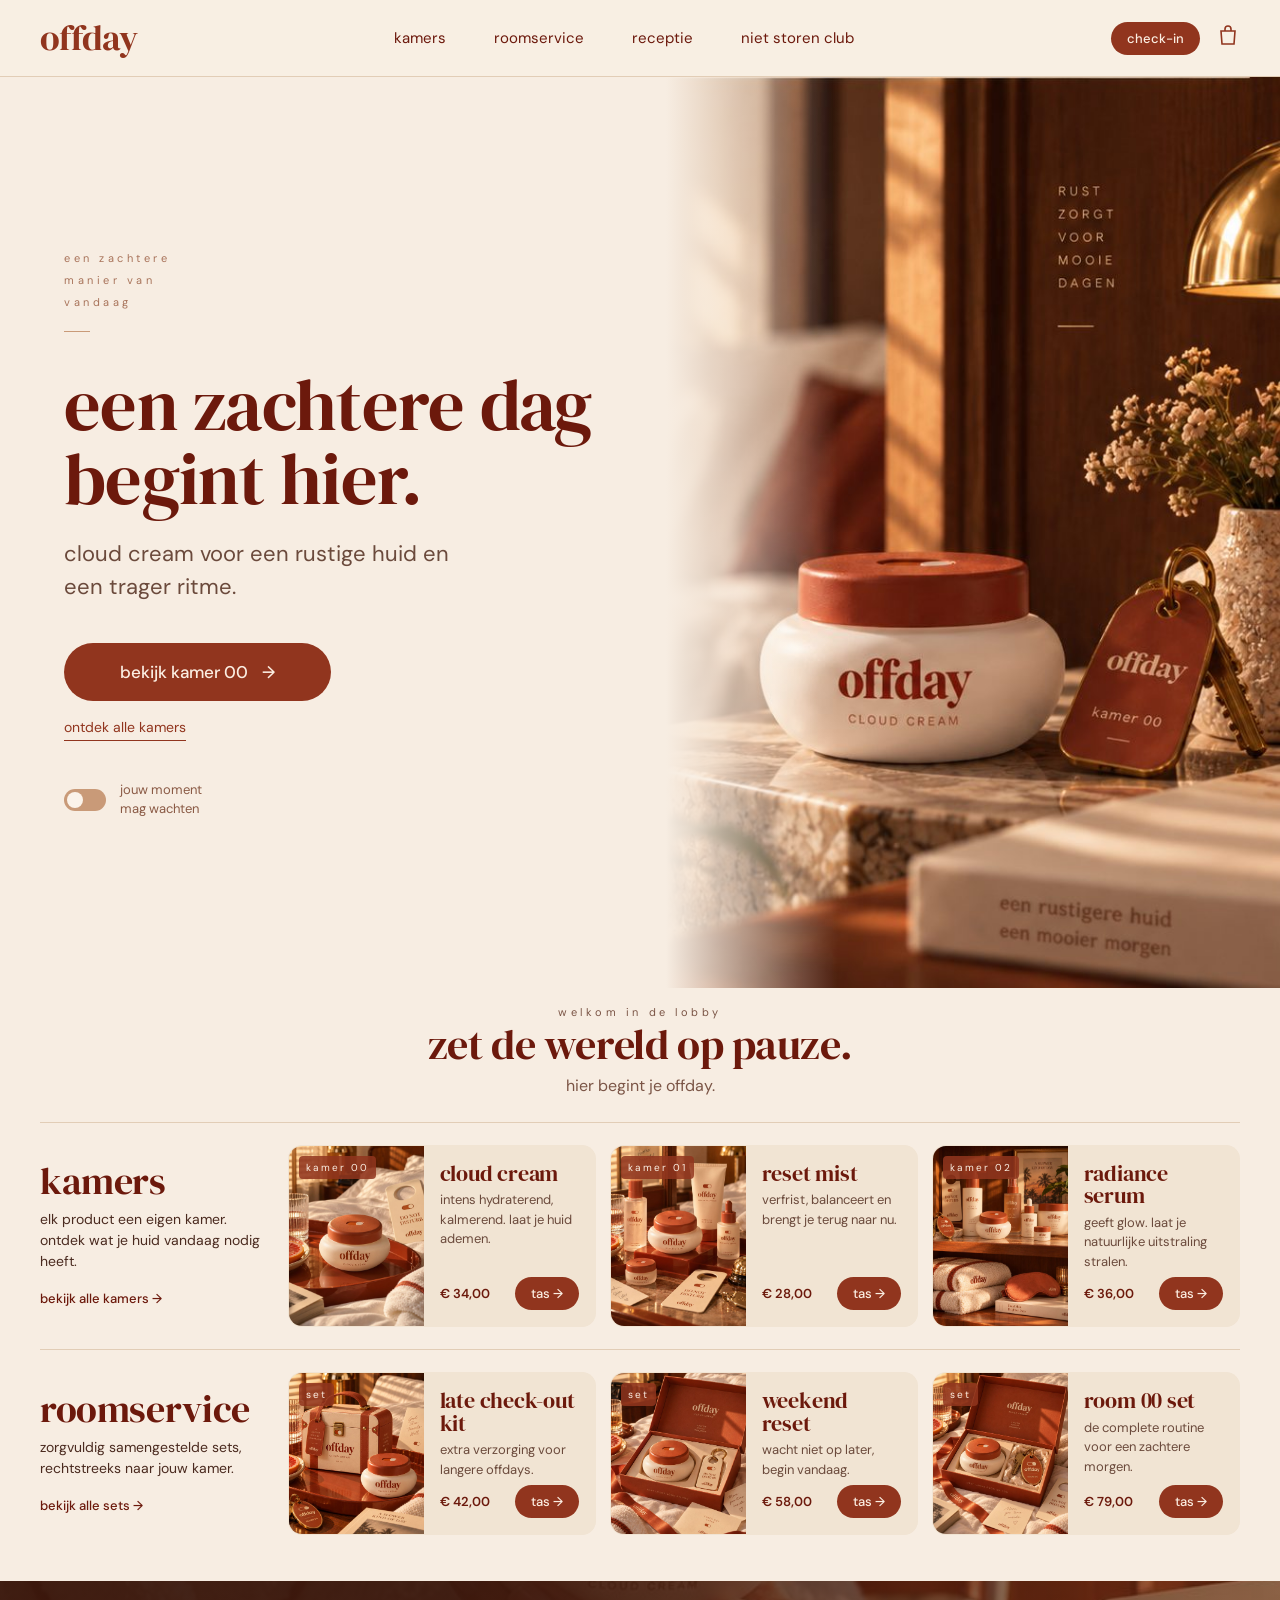
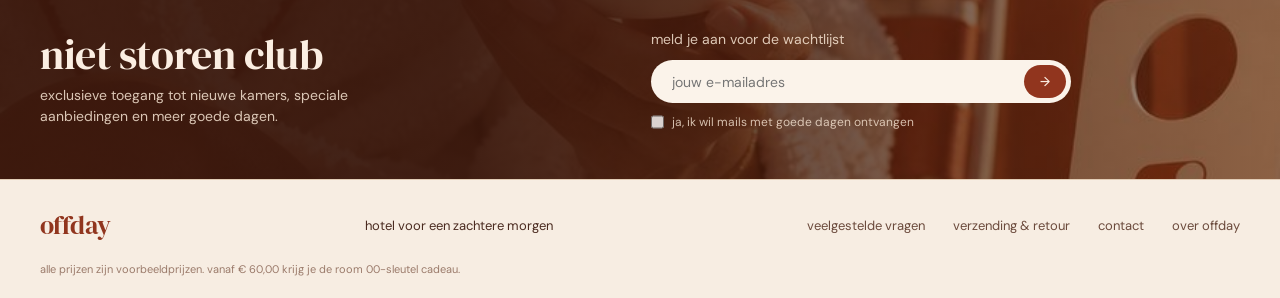
==== index.html @ 12647510 "offday site" ====
<!doctype html><html lang="nl"><head><meta charset="utf-8"><meta name="viewport" content="width=device-width,initial-scale=1"><link rel="preconnect" href="https://fonts.googleapis.com"><link href="https://fonts.googleapis.com/css2?family=DM+Sans:wght@400;500;600&family=DM+Serif+Display:ital@0;1&display=swap" rel="stylesheet"><link rel="stylesheet" href="style.css"><title>offday · zet de wereld op pauze</title><meta name="description" content="offday – verzorging voor een zachtere dag. cloud cream, kamer 00."></head><body>
<div id="hdr"></div>
<section class="hero">
 <div class="hero-txt">
  <p class="eyebrow">een zachtere manier van vandaag</p><span class="rule"></span>
  <h1>een zachtere dag begint hier.</h1>
  <p class="lead">cloud cream voor een rustige huid en een trager ritme.</p>
  <div class="cta"><a href="kamer-00.html" class="btn">bekijk kamer 00 <span>→</span></a><a href="#kamers" class="link">ontdek alle kamers</a></div>
  <div><button class="tgl" aria-pressed="false" aria-label="zet de wereld op pauze"><span class="sw"></span><span class="lbl" data-off="jouw moment<br>mag wachten" data-on="de wereld staat<br>op pauze">jouw moment<br>mag wachten</span></button></div>
 </div>
 <div class="hero-img"><picture><source media="(max-width:899px)" srcset="img/hero-mobiel.jpg"><img src="img/hero.jpg" alt="offday cloud cream met de room 00-sleutel op een marmeren nachtkastje"></picture></div>
</section>
<a href="check-in.html" class="keybar"><img src="img/sleutel.jpg" alt=""><span>vanaf <b data-drempel></b> ontvang je de room 00-sleutel</span>→</a>
<div class="lobby-intro"><p class="eyebrow">welkom in de lobby</p><h2>zet de wereld op pauze.</h2><p>hier begint je offday.</p></div>
<div class="wrap">
 <section class="row" id="kamers"><div class="row-head"><h2>kamers</h2><p>elk product een eigen kamer. ontdek wat je huid vandaag nodig heeft.</p><a href="kamer-00.html">bekijk alle kamers →</a></div>
 <div class="cards">
 <a class="card" href="kamer-00.html"><div class="ph"><img src="img/jar-dnd.jpg" alt="cloud cream"><span class="room">kamer 00</span></div><div class="bd"><h3>cloud cream</h3><p>intens hydraterend, kalmerend. laat je huid ademen.</p><div class="ft"><span class="price" data-price="cloud-cream"></span><button class="btn sm" data-add="cloud-cream">tas →</button></div></div></a>
 <a class="card" href="#"><div class="ph"><img src="img/lijn.jpg" alt="reset mist"><span class="room">kamer 01</span></div><div class="bd"><h3>reset mist</h3><p>verfrist, balanceert en brengt je terug naar nu.</p><div class="ft"><span class="price" data-price="reset-mist"></span><button class="btn sm" data-add="reset-mist">tas →</button></div></div></a>
 <a class="card" href="#"><div class="ph"><img src="img/plank.jpg" alt="radiance serum"><span class="room">kamer 02</span></div><div class="bd"><h3>radiance serum</h3><p>geeft glow. laat je natuurlijke uitstraling stralen.</p><div class="ft"><span class="price" data-price="radiance-serum"></span><button class="btn sm" data-add="radiance-serum">tas →</button></div></div></a>
 </div></section>
 <section class="row" id="roomservice"><div class="row-head"><h2>roomservice</h2><p>zorgvuldig samengestelde sets, rechtstreeks naar jouw kamer.</p><a href="#roomservice">bekijk alle sets →</a></div>
 <div class="cards">
 <a class="card" href="#"><div class="ph"><img src="img/koffer.jpg" alt="late check-out kit"><span class="room">set</span></div><div class="bd"><h3>late check-out kit</h3><p>extra verzorging voor langere offdays.</p><div class="ft"><span class="price" data-price="late-check-out"></span><button class="btn sm" data-add="late-check-out">tas →</button></div></div></a>
 <a class="card" href="#"><div class="ph"><img src="img/giftbox.jpg" alt="weekend reset"><span class="room">set</span></div><div class="bd"><h3>weekend reset</h3><p>wacht niet op later, begin vandaag.</p><div class="ft"><span class="price" data-price="weekend-reset"></span><button class="btn sm" data-add="weekend-reset">tas →</button></div></div></a>
 <a class="card" href="#"><div class="ph"><img src="img/box-sleutel.jpg" alt="room 00 set"><span class="room">set</span></div><div class="bd"><h3>room 00 set</h3><p>de complete routine voor een zachtere morgen.</p><div class="ft"><span class="price" data-price="room-00-set"></span><button class="btn sm" data-add="room-00-set">tas →</button></div></div></a>
 </div></section>
</div>
<section class="club" id="club"><div class="wrap"><div><h2>niet storen club</h2><p>exclusieve toegang tot nieuwe kamers, speciale aanbiedingen en meer goede dagen.</p></div>
<div><p style="margin:0 0 10px">meld je aan voor de wachtlijst</p><form><input type="email" required placeholder="jouw e-mailadres" aria-label="e-mailadres"><button class="btn sm">→</button></form><label><input type="checkbox"> ja, ik wil mails met goede dagen ontvangen</label></div></div></section>
<div id="ftr"></div><script src="app.js"></script></body></html>
---- style.css ----
:root{--brick:#91351e;--wine:#6c190c;--cream:#f7ede2;--card:#f1e4d3;--sand:#e8d6c0;--orange:#d9772e;--brown:#3d1c12;--text:#4a2a1f;--line:#e2cdb6}
*{box-sizing:border-box;margin:0;padding:0}
body{font-family:'DM Sans',sans-serif;background:var(--cream);color:var(--text);transition:background .8s,filter .8s;line-height:1.5}
body.is-off{background:#efdcc6;filter:sepia(.18) brightness(.94)}
a{color:inherit;text-decoration:none}img{display:block;max-width:100%}
h1,h2,h3,.serif{font-family:'DM Serif Display',serif;font-weight:400;color:var(--wine);letter-spacing:-.01em;line-height:1.02}
.wrap{max-width:1320px;margin:0 auto;padding:0 20px}
.btn{display:inline-flex;align-items:center;gap:14px;background:var(--brick);color:#fbeee2;border:0;border-radius:999px;padding:14px 28px;font:500 16px 'DM Sans';cursor:pointer;transition:background .2s}
.btn:hover{background:var(--wine)}.btn.sm{padding:8px 16px;font-size:13px}
.btn.ghost{background:transparent;color:var(--brick);border:1px solid var(--brick)}
.link{color:var(--brick);border-bottom:1px solid var(--brick);font-size:14px;padding-bottom:2px}
.eyebrow{font-size:11px;letter-spacing:.32em;text-transform:lowercase;color:#a8735a;line-height:2}
/* header */
.hdr{position:sticky;top:0;z-index:20;background:rgba(248,239,227,.96);border-bottom:1px solid var(--line);backdrop-filter:blur(6px)}
.hdr .wrap{display:flex;align-items:center;justify-content:space-between;height:64px}
.logo{font-family:'DM Serif Display';color:var(--brick);font-size:32px;letter-spacing:-.02em}
.nav{display:none;gap:48px;font-size:15px;color:var(--wine)}
.nav a:hover{color:var(--orange)}
.hdr-r{display:flex;align-items:center;gap:16px}
.ci{display:none}
.bag{position:relative;color:var(--brick)}.bag svg{width:24px;height:24px}
.badge{position:absolute;top:-8px;right:-10px;background:var(--brick);color:#fff;font-size:10px;border-radius:99px;min-width:17px;height:17px;display:grid;place-items:center}
.badge:empty{display:none}
.burger{background:none;border:0;color:var(--brick);cursor:pointer}.burger svg{width:26px}
.mnav{display:none;flex-direction:column;gap:14px;padding:16px 20px 22px;border-top:1px solid var(--line);font-size:18px;color:var(--wine)}
.mnav.open{display:flex}
/* toggle */
.tgl{display:inline-flex;align-items:center;gap:14px;background:none;border:0;cursor:pointer;font:13px/1.4 'DM Sans';color:#8a5a45;text-align:left}
.tgl .sw{width:42px;height:22px;border-radius:99px;background:#c99a78;position:relative;transition:background .4s;flex:none}
.tgl .sw:after{content:'';position:absolute;top:3px;left:3px;width:16px;height:16px;border-radius:50%;background:#fbf3ea;transition:left .4s}
.tgl[aria-pressed=true] .sw{background:var(--brick)}.tgl[aria-pressed=true] .sw:after{left:23px}
/* hero */
.hero{display:grid}
.hero-img{order:-1;margin:12px 20px 0;border-radius:18px;overflow:hidden;aspect-ratio:1/0.88}
.hero-img img{width:100%;height:100%;object-fit:cover}
.hero-txt{padding:28px 20px 32px;text-align:center}
.hero-txt .eyebrow,.hero-side,.hero-txt .rule{display:none}
.hero h1{font-size:44px;margin-bottom:14px}
.hero p.lead{font-size:18px;color:#6b4a3c;margin-bottom:24px}
.hero .cta{display:flex;flex-direction:column;align-items:center;gap:16px}
.hero .tgl{margin-top:22px}
.keybar{display:flex;align-items:center;gap:14px;margin:0 20px 28px;background:var(--card);border-radius:16px;padding:10px 18px 10px 10px;font-size:14px}
.keybar img{width:64px;height:64px;object-fit:cover;border-radius:10px}.keybar span{flex:1}
/* lobby */
.lobby-intro{text-align:center;padding:56px 20px 24px}.lobby-intro h2{font-size:42px}
.lobby-intro p{color:#7b5546;margin-top:8px}
.row{display:grid;gap:18px;padding:22px 0;border-top:1px solid var(--line)}
.row-head h2{font-size:38px}.row-head p{font-size:14px;margin:8px 0 14px;max-width:240px}
.row-head a{font-size:13px;color:var(--wine);font-weight:500}
.cards{display:grid;gap:14px}
.card{display:grid;grid-template-columns:44% 1fr;background:var(--card);border-radius:14px;overflow:hidden;border:1px solid transparent;transition:border .2s,transform .2s}
.card:hover{border-color:#e0b98f;transform:translateY(-2px)}
.card .ph{position:relative;min-height:150px}
.card .ph img{position:absolute;inset:0;width:100%;height:100%;object-fit:cover}
.card .room{position:absolute;top:10px;left:10px;color:#fbeee2;font-size:10px;letter-spacing:.2em;background:rgba(145,53,30,.85);padding:4px 7px;border-radius:4px}
.card .bd{padding:16px;display:flex;flex-direction:column;gap:6px}
.card h3{font-size:22px}.card p{font-size:13px;color:#6b4a3c;flex:1}
.card .ft{display:flex;justify-content:space-between;align-items:center;gap:8px;font-size:13px}
.price{font-weight:600;color:var(--wine)}
.club{position:relative;color:#f7e5d3;margin-top:24px;overflow:hidden}
.club:before{content:'';position:absolute;inset:0;background:linear-gradient(90deg,rgba(55,22,12,.94) 35%,rgba(55,22,12,.45)),url(img/lifestyle.jpg) right center/cover}
.club .wrap{position:relative;display:grid;gap:22px;padding-top:48px;padding-bottom:48px}
.club h2{color:#fbeee2;font-size:42px}.club p{font-size:14px;opacity:.85;margin-top:10px;max-width:340px}
.club form{display:flex;background:#fbf3ea;border-radius:99px;padding:5px;max-width:420px}
.club input[type=email]{flex:1;border:0;background:none;padding:0 16px;font:14px 'DM Sans';color:var(--text);outline:none;min-width:0}
.club label{display:flex;gap:8px;font-size:12px;margin-top:10px;opacity:.8}
.club .ok{font-size:14px;margin-top:10px;color:#ffd6a8}
/* footer */
.ftr{border-top:1px solid var(--line);padding:26px 0 20px;font-size:13px}
.ftr .wrap{display:flex;flex-wrap:wrap;gap:16px 30px;align-items:center;justify-content:space-between}
.ftr .logo{font-size:26px}.ftr nav{display:flex;flex-wrap:wrap;gap:12px 28px;color:#6b4a3c}
.note{width:100%;font-size:11px;color:#9b7b6b}
/* product */
.pdp{display:grid;gap:18px;padding-top:18px}
.gal{display:grid;gap:10px}
.gal-main{border-radius:14px;overflow:hidden;aspect-ratio:1/.9}.gal-main img{width:100%;height:100%;object-fit:cover}
.thumbs{display:grid;grid-template-columns:repeat(4,1fr);gap:8px}
.thumbs button{border:1px solid transparent;border-radius:10px;overflow:hidden;padding:0;cursor:pointer;aspect-ratio:1;background:none}
.thumbs button.on{border-color:var(--brick)}.thumbs img{width:100%;height:100%;object-fit:cover}
.buy h1{font-size:52px;margin:6px 0 10px}.buy .sub{font-size:18px;color:#5b3c30}
.stars{color:var(--brick);margin:14px 0;font-size:14px}.stars b{letter-spacing:3px;font-size:16px}
.buy .pr{display:flex;align-items:baseline;gap:30px;margin-bottom:18px}.buy .pr strong{font-size:28px;color:var(--wine);font-weight:600}
.buy .btn{width:100%;justify-content:center;margin-bottom:10px;font-size:18px;padding:16px}
.side{display:grid;gap:14px}
.keycard{background:var(--card);border-radius:14px;overflow:hidden}.keycard img{aspect-ratio:1.4;object-fit:cover;width:100%}
.keycard p{padding:10px 16px;font-size:13px}
.usps{list-style:none;background:var(--card);border-radius:14px;padding:14px 18px;display:grid;gap:10px;font-size:13px}
.usps li:before{content:'○';color:var(--brick);margin-right:10px}
.benefits{display:grid;gap:14px;padding:18px 0}
.ben{display:flex;align-items:center;gap:18px;background:var(--card);border-radius:14px;padding:18px}
.ben .ic{width:62px;height:62px;border-radius:50%;background:var(--brick);color:#fbeee2;display:grid;place-items:center;font-size:24px;flex:none}
.ben h3{font-size:22px}.ben p{font-size:13px}
.trio{display:grid;gap:14px;padding-bottom:28px}
.box{background:var(--card);border-radius:14px;padding:20px}
.box h2{font-size:28px;margin-bottom:12px}
.ingr{display:grid;grid-template-columns:repeat(3,1fr);gap:10px;text-align:center;font-size:12px}
.ingr div{background:#ead7c0;border-radius:10px;padding:12px 6px}
.ingr .dot{width:46px;height:46px;border-radius:50%;margin:0 auto 8px;background:radial-gradient(circle at 35% 30%,#fff,#e9c99f 60%,#c99063)}
.ingr b{font-family:'DM Serif Display';font-weight:400;color:var(--wine);font-size:15px;display:block}
.facts{display:grid;grid-template-columns:repeat(3,1fr);gap:8px;text-align:center;font-size:12px}
.facts b{display:block;font-family:'DM Serif Display';font-weight:400;color:var(--wine);font-size:17px}
.review{display:grid;grid-template-columns:1fr 1fr;gap:14px;padding:0;overflow:hidden}
.review blockquote{padding:20px;font-family:'DM Serif Display';font-style:italic;color:var(--wine);font-size:17px}
.review small{display:block;font:12px 'DM Sans';margin-top:12px;color:#8a6a5a}
.review img{height:100%;object-fit:cover}
/* cart */
.ci-hero{position:relative;text-align:center;color:#fbeee2;padding:60px 20px}
.ci-hero:before{content:'';position:absolute;inset:0;background:linear-gradient(rgba(61,28,18,.55),rgba(61,28,18,.55)),url(img/plank.jpg) center 40%/cover}
.ci-hero *{position:relative}.ci-hero h1{color:#fbeee2;font-size:56px}.ci-hero p{font-size:19px}
.cart{display:grid;gap:18px;padding:22px 20px 40px}
.panel{background:#fbf4ea;border:1px solid var(--line);border-radius:14px;padding:22px}
.panel h2{font-size:32px}
.line{display:grid;grid-template-columns:96px 1fr;gap:14px;background:var(--card);border-radius:12px;padding:10px;margin-top:12px;align-items:center}
.line img{width:96px;height:96px;object-fit:cover;border-radius:8px}
.line h3{font-size:20px}.line p{font-size:13px}
.line .ctl{display:flex;justify-content:space-between;align-items:center;margin-top:8px}
.qty{display:flex;align-items:center;gap:14px;border:1px solid #dcc3a8;border-radius:99px;padding:4px 8px;background:#fbf4ea}
.qty button{width:24px;height:24px;border-radius:50%;border:0;background:#ead7c0;color:var(--wine);cursor:pointer;font-size:15px}
.rm{background:none;border:0;color:var(--brick);text-decoration:underline;font-size:12px;cursor:pointer}
.gift{display:grid;grid-template-columns:1fr;background:linear-gradient(100deg,#f3e2cc,#ead2b4);border:1px solid #e0c09c;border-radius:14px;margin-top:16px;overflow:hidden}
.gift .t{padding:20px}.gift h3{font-size:24px}.gift p{font-size:14px;margin:4px 0 12px}
.bar{height:12px;background:#e3cdb2;border-radius:99px;overflow:hidden}.bar i{display:block;height:100%;background:var(--brick);width:0;transition:width .6s}
.bar-l{display:flex;justify-content:space-between;font-size:12px;margin-top:6px}
.gift img{display:none}
.ups{display:grid;gap:10px;margin-top:10px}
.up{display:grid;grid-template-columns:80px 1fr;gap:12px;align-items:center;background:var(--card);border-radius:10px;padding:8px}
.up img{width:80px;height:80px;object-fit:cover;border-radius:8px}.up h4{font-family:'DM Serif Display';font-weight:400;color:var(--wine);font-size:17px}
.sum div{display:flex;justify-content:space-between;font-size:15px;padding:3px 0}
.sum .tot{border-top:1px solid var(--line);margin-top:14px;padding-top:16px;font-family:'DM Serif Display';color:var(--wine);font-size:30px}
.code{display:flex;gap:8px;margin:16px 0}.code input{flex:1;border:1px solid var(--line);border-radius:8px;padding:12px;background:#fff;font:14px 'DM Sans';min-width:0}
.code button{border:0;background:#ead7c0;border-radius:8px;padding:0 18px;cursor:pointer;color:var(--wine);font:14px 'DM Sans'}
.ship{display:grid;gap:10px;margin:8px 0 18px}
.ship label{display:flex;gap:12px;align-items:center;border:1px solid var(--line);border-radius:10px;padding:12px;font-size:13px;background:var(--card);cursor:pointer}
.ship label span{flex:1}.ship b{color:var(--wine)}
.empty{padding:26px 0;text-align:center}
.small{font-size:13px;color:#7b5a4b;text-align:center;margin-top:10px}
@media(min-width:900px){
 .wrap{padding:0 40px}.nav,.ci{display:flex}.burger{display:none}
 .hdr .wrap{height:76px}.logo{font-size:36px}
 .hero{grid-template-columns:52% 48%;min-height:calc(100vh - 76px);max-height:860px;position:relative}
 .hero-img{order:0;margin:0;border-radius:0;aspect-ratio:auto;position:relative}
 .hero-img:before{content:'';position:absolute;inset:0 auto 0 0;width:28%;background:linear-gradient(90deg,var(--cream),transparent);z-index:1}
 body.is-off .hero-img:before{background:linear-gradient(90deg,#efdcc6,transparent)}
 .hero-txt{text-align:left;padding:80px 0 60px 64px;display:flex;flex-direction:column;justify-content:center}
 .hero-txt .eyebrow{display:block;max-width:150px}.hero-txt .rule{display:block;width:26px;height:1px;background:#c99a78;margin:22px 0 60px}
 .hero h1{font-size:76px;margin-bottom:22px}.hero p.lead{font-size:22px;max-width:420px;margin-bottom:40px}
 .hero .cta{align-items:flex-start}.hero .btn{padding:18px 56px;font-size:17px}
 .hero .tgl{margin-top:56px}
 .hero-side{display:block;position:absolute;right:120px;top:90px;color:#f5dcc4;z-index:2;max-width:70px}
 .hero-side .rule{display:block;width:26px;height:1px;background:#f5dcc4;margin-top:14px}
 .keybar{display:none}
 .row{grid-template-columns:230px 1fr;align-items:center}
 .cards{grid-template-columns:repeat(3,1fr)}
 .club .wrap{grid-template-columns:1fr 1fr;align-items:center}
 .pdp{grid-template-columns:1.25fr 92px 1.05fr .7fr;align-items:start}
 .gal{display:contents}.thumbs{grid-template-columns:1fr;grid-column:2;grid-row:1}.gal-main{grid-column:1;grid-row:1;aspect-ratio:1/.82}
 .benefits{grid-template-columns:repeat(3,1fr)}
 .trio{grid-template-columns:1.1fr 1fr 1.3fr}
 .cart{grid-template-columns:1.8fr 1fr;max-width:1320px;margin:0 auto;padding:28px 40px 50px;align-items:start}
 .line{grid-template-columns:130px 1fr 130px 90px}.line img{width:130px;height:90px}
 .line .ctl{display:contents}.line .lp{text-align:right;font-size:17px}
 .gift{grid-template-columns:1.6fr 1fr}.gift img{display:block;height:100%;object-fit:cover}
 .ups{grid-template-columns:repeat(3,1fr)}
 .side-sum{position:sticky;top:96px}
}
.trio{align-items:start}.gift{max-height:220px}.gift img{max-height:220px;width:100%}
.ingr .dot{width:40px;height:40px}
.hero-img picture{display:contents}
.line .ctl{grid-column:1/-1}
@media(min-width:900px){.hero-txt{padding:40px 0 40px 64px}.hero-txt .rule{margin:18px 0 36px}.hero h1{font-size:72px}.hero .tgl{margin-top:40px}.hero{min-height:calc(100vh - 76px)}}
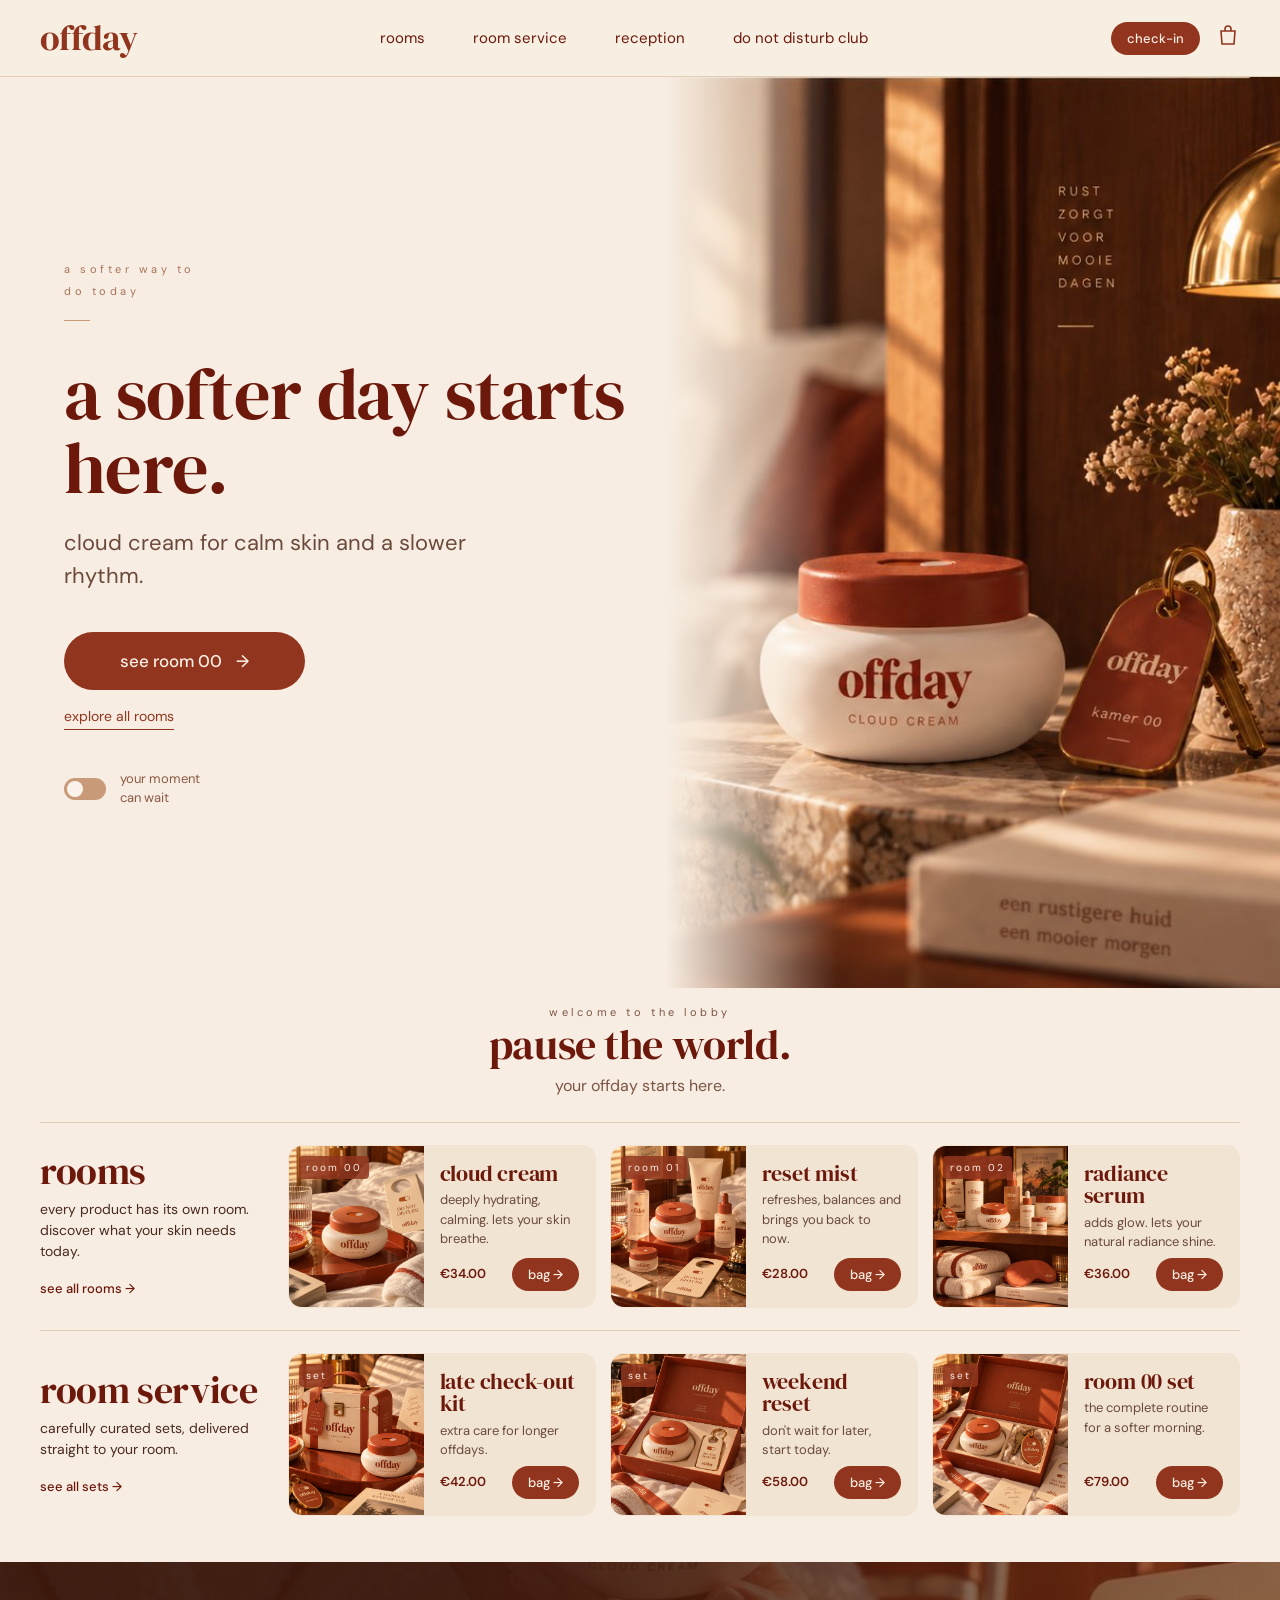
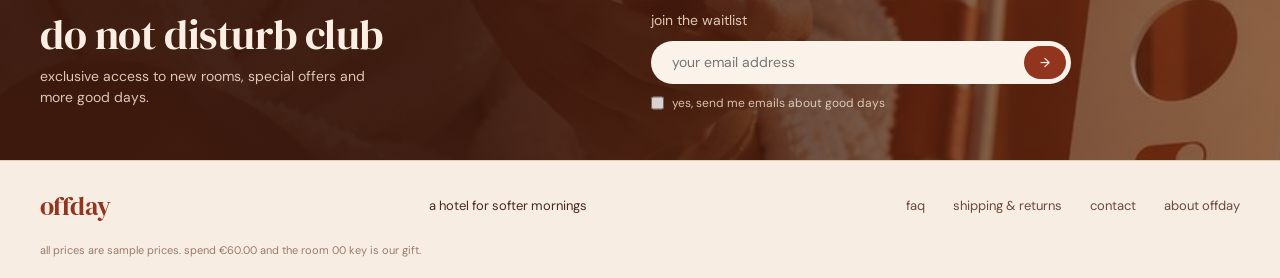
==== commit 19b211f2: "translate site to english; rename kamer-00 to room-00 with redirect" ====
--- a/index.html
+++ b/index.html
@@ -1,31 +1,31 @@
-<!doctype html><html lang="nl"><head><meta charset="utf-8"><meta name="viewport" content="width=device-width,initial-scale=1"><link rel="preconnect" href="https://fonts.googleapis.com"><link href="https://fonts.googleapis.com/css2?family=DM+Sans:wght@400;500;600&family=DM+Serif+Display:ital@0;1&display=swap" rel="stylesheet"><link rel="stylesheet" href="style.css"><title>offday · zet de wereld op pauze</title><meta name="description" content="offday – verzorging voor een zachtere dag. cloud cream, kamer 00."></head><body>
+<!doctype html><html lang="en"><head><meta charset="utf-8"><meta name="viewport" content="width=device-width,initial-scale=1"><link rel="preconnect" href="https://fonts.googleapis.com"><link href="https://fonts.googleapis.com/css2?family=DM+Sans:wght@400;500;600&family=DM+Serif+Display:ital@0;1&display=swap" rel="stylesheet"><link rel="stylesheet" href="style.css"><title>offday · pause the world</title><meta name="description" content="offday – skincare for a softer day. cloud cream, room 00."></head><body>
 <div id="hdr"></div>
 <section class="hero">
  <div class="hero-txt">
-  <p class="eyebrow">een zachtere manier van vandaag</p><span class="rule"></span>
-  <h1>een zachtere dag begint hier.</h1>
-  <p class="lead">cloud cream voor een rustige huid en een trager ritme.</p>
-  <div class="cta"><a href="kamer-00.html" class="btn">bekijk kamer 00 <span>→</span></a><a href="#kamers" class="link">ontdek alle kamers</a></div>
-  <div><button class="tgl" aria-pressed="false" aria-label="zet de wereld op pauze"><span class="sw"></span><span class="lbl" data-off="jouw moment<br>mag wachten" data-on="de wereld staat<br>op pauze">jouw moment<br>mag wachten</span></button></div>
+  <p class="eyebrow">a softer way to do today</p><span class="rule"></span>
+  <h1>a softer day starts here.</h1>
+  <p class="lead">cloud cream for calm skin and a slower rhythm.</p>
+  <div class="cta"><a href="room-00.html" class="btn">see room 00 <span>→</span></a><a href="#rooms" class="link">explore all rooms</a></div>
+  <div><button class="tgl" aria-pressed="false" aria-label="pause the world"><span class="sw"></span><span class="lbl" data-off="your moment<br>can wait" data-on="the world is<br>on pause">your moment<br>can wait</span></button></div>
  </div>
- <div class="hero-img"><picture><source media="(max-width:899px)" srcset="img/hero-mobiel.jpg"><img src="img/hero.jpg" alt="offday cloud cream met de room 00-sleutel op een marmeren nachtkastje"></picture></div>
+ <div class="hero-img"><picture><source media="(max-width:899px)" srcset="img/hero-mobiel.jpg"><img src="img/hero.jpg" alt="offday cloud cream with the room 00 key on a marble nightstand"></picture></div>
 </section>
-<a href="check-in.html" class="keybar"><img src="img/sleutel.jpg" alt=""><span>vanaf <b data-drempel></b> ontvang je de room 00-sleutel</span>→</a>
-<div class="lobby-intro"><p class="eyebrow">welkom in de lobby</p><h2>zet de wereld op pauze.</h2><p>hier begint je offday.</p></div>
+<a href="check-in.html" class="keybar"><img src="img/sleutel.jpg" alt=""><span>spend <b data-threshold></b> and receive the room 00 key</span>→</a>
+<div class="lobby-intro"><p class="eyebrow">welcome to the lobby</p><h2>pause the world.</h2><p>your offday starts here.</p></div>
 <div class="wrap">
- <section class="row" id="kamers"><div class="row-head"><h2>kamers</h2><p>elk product een eigen kamer. ontdek wat je huid vandaag nodig heeft.</p><a href="kamer-00.html">bekijk alle kamers →</a></div>
+ <section class="row" id="rooms"><div class="row-head"><h2>rooms</h2><p>every product has its own room. discover what your skin needs today.</p><a href="room-00.html">see all rooms →</a></div>
  <div class="cards">
- <a class="card" href="kamer-00.html"><div class="ph"><img src="img/jar-dnd.jpg" alt="cloud cream"><span class="room">kamer 00</span></div><div class="bd"><h3>cloud cream</h3><p>intens hydraterend, kalmerend. laat je huid ademen.</p><div class="ft"><span class="price" data-price="cloud-cream"></span><button class="btn sm" data-add="cloud-cream">tas →</button></div></div></a>
- <a class="card" href="#"><div class="ph"><img src="img/lijn.jpg" alt="reset mist"><span class="room">kamer 01</span></div><div class="bd"><h3>reset mist</h3><p>verfrist, balanceert en brengt je terug naar nu.</p><div class="ft"><span class="price" data-price="reset-mist"></span><button class="btn sm" data-add="reset-mist">tas →</button></div></div></a>
- <a class="card" href="#"><div class="ph"><img src="img/plank.jpg" alt="radiance serum"><span class="room">kamer 02</span></div><div class="bd"><h3>radiance serum</h3><p>geeft glow. laat je natuurlijke uitstraling stralen.</p><div class="ft"><span class="price" data-price="radiance-serum"></span><button class="btn sm" data-add="radiance-serum">tas →</button></div></div></a>
+ <a class="card" href="room-00.html"><div class="ph"><img src="img/jar-dnd.jpg" alt="cloud cream"><span class="room">room 00</span></div><div class="bd"><h3>cloud cream</h3><p>deeply hydrating, calming. lets your skin breathe.</p><div class="ft"><span class="price" data-price="cloud-cream"></span><button class="btn sm" data-add="cloud-cream">bag →</button></div></div></a>
+ <a class="card" href="#"><div class="ph"><img src="img/lijn.jpg" alt="reset mist"><span class="room">room 01</span></div><div class="bd"><h3>reset mist</h3><p>refreshes, balances and brings you back to now.</p><div class="ft"><span class="price" data-price="reset-mist"></span><button class="btn sm" data-add="reset-mist">bag →</button></div></div></a>
+ <a class="card" href="#"><div class="ph"><img src="img/plank.jpg" alt="radiance serum"><span class="room">room 02</span></div><div class="bd"><h3>radiance serum</h3><p>adds glow. lets your natural radiance shine.</p><div class="ft"><span class="price" data-price="radiance-serum"></span><button class="btn sm" data-add="radiance-serum">bag →</button></div></div></a>
  </div></section>
- <section class="row" id="roomservice"><div class="row-head"><h2>roomservice</h2><p>zorgvuldig samengestelde sets, rechtstreeks naar jouw kamer.</p><a href="#roomservice">bekijk alle sets →</a></div>
+ <section class="row" id="roomservice"><div class="row-head"><h2>room service</h2><p>carefully curated sets, delivered straight to your room.</p><a href="#roomservice">see all sets →</a></div>
  <div class="cards">
- <a class="card" href="#"><div class="ph"><img src="img/koffer.jpg" alt="late check-out kit"><span class="room">set</span></div><div class="bd"><h3>late check-out kit</h3><p>extra verzorging voor langere offdays.</p><div class="ft"><span class="price" data-price="late-check-out"></span><button class="btn sm" data-add="late-check-out">tas →</button></div></div></a>
- <a class="card" href="#"><div class="ph"><img src="img/giftbox.jpg" alt="weekend reset"><span class="room">set</span></div><div class="bd"><h3>weekend reset</h3><p>wacht niet op later, begin vandaag.</p><div class="ft"><span class="price" data-price="weekend-reset"></span><button class="btn sm" data-add="weekend-reset">tas →</button></div></div></a>
- <a class="card" href="#"><div class="ph"><img src="img/box-sleutel.jpg" alt="room 00 set"><span class="room">set</span></div><div class="bd"><h3>room 00 set</h3><p>de complete routine voor een zachtere morgen.</p><div class="ft"><span class="price" data-price="room-00-set"></span><button class="btn sm" data-add="room-00-set">tas →</button></div></div></a>
+ <a class="card" href="#"><div class="ph"><img src="img/koffer.jpg" alt="late check-out kit"><span class="room">set</span></div><div class="bd"><h3>late check-out kit</h3><p>extra care for longer offdays.</p><div class="ft"><span class="price" data-price="late-check-out"></span><button class="btn sm" data-add="late-check-out">bag →</button></div></div></a>
+ <a class="card" href="#"><div class="ph"><img src="img/giftbox.jpg" alt="weekend reset"><span class="room">set</span></div><div class="bd"><h3>weekend reset</h3><p>don't wait for later, start today.</p><div class="ft"><span class="price" data-price="weekend-reset"></span><button class="btn sm" data-add="weekend-reset">bag →</button></div></div></a>
+ <a class="card" href="#"><div class="ph"><img src="img/box-sleutel.jpg" alt="room 00 set"><span class="room">set</span></div><div class="bd"><h3>room 00 set</h3><p>the complete routine for a softer morning.</p><div class="ft"><span class="price" data-price="room-00-set"></span><button class="btn sm" data-add="room-00-set">bag →</button></div></div></a>
  </div></section>
 </div>
-<section class="club" id="club"><div class="wrap"><div><h2>niet storen club</h2><p>exclusieve toegang tot nieuwe kamers, speciale aanbiedingen en meer goede dagen.</p></div>
-<div><p style="margin:0 0 10px">meld je aan voor de wachtlijst</p><form><input type="email" required placeholder="jouw e-mailadres" aria-label="e-mailadres"><button class="btn sm">→</button></form><label><input type="checkbox"> ja, ik wil mails met goede dagen ontvangen</label></div></div></section>
+<section class="club" id="club"><div class="wrap"><div><h2>do not disturb club</h2><p>exclusive access to new rooms, special offers and more good days.</p></div>
+<div><p style="margin:0 0 10px">join the waitlist</p><form><input type="email" required placeholder="your email address" aria-label="email address"><button class="btn sm">→</button></form><label><input type="checkbox"> yes, send me emails about good days</label></div></div></section>
 <div id="ftr"></div><script src="app.js"></script></body></html>
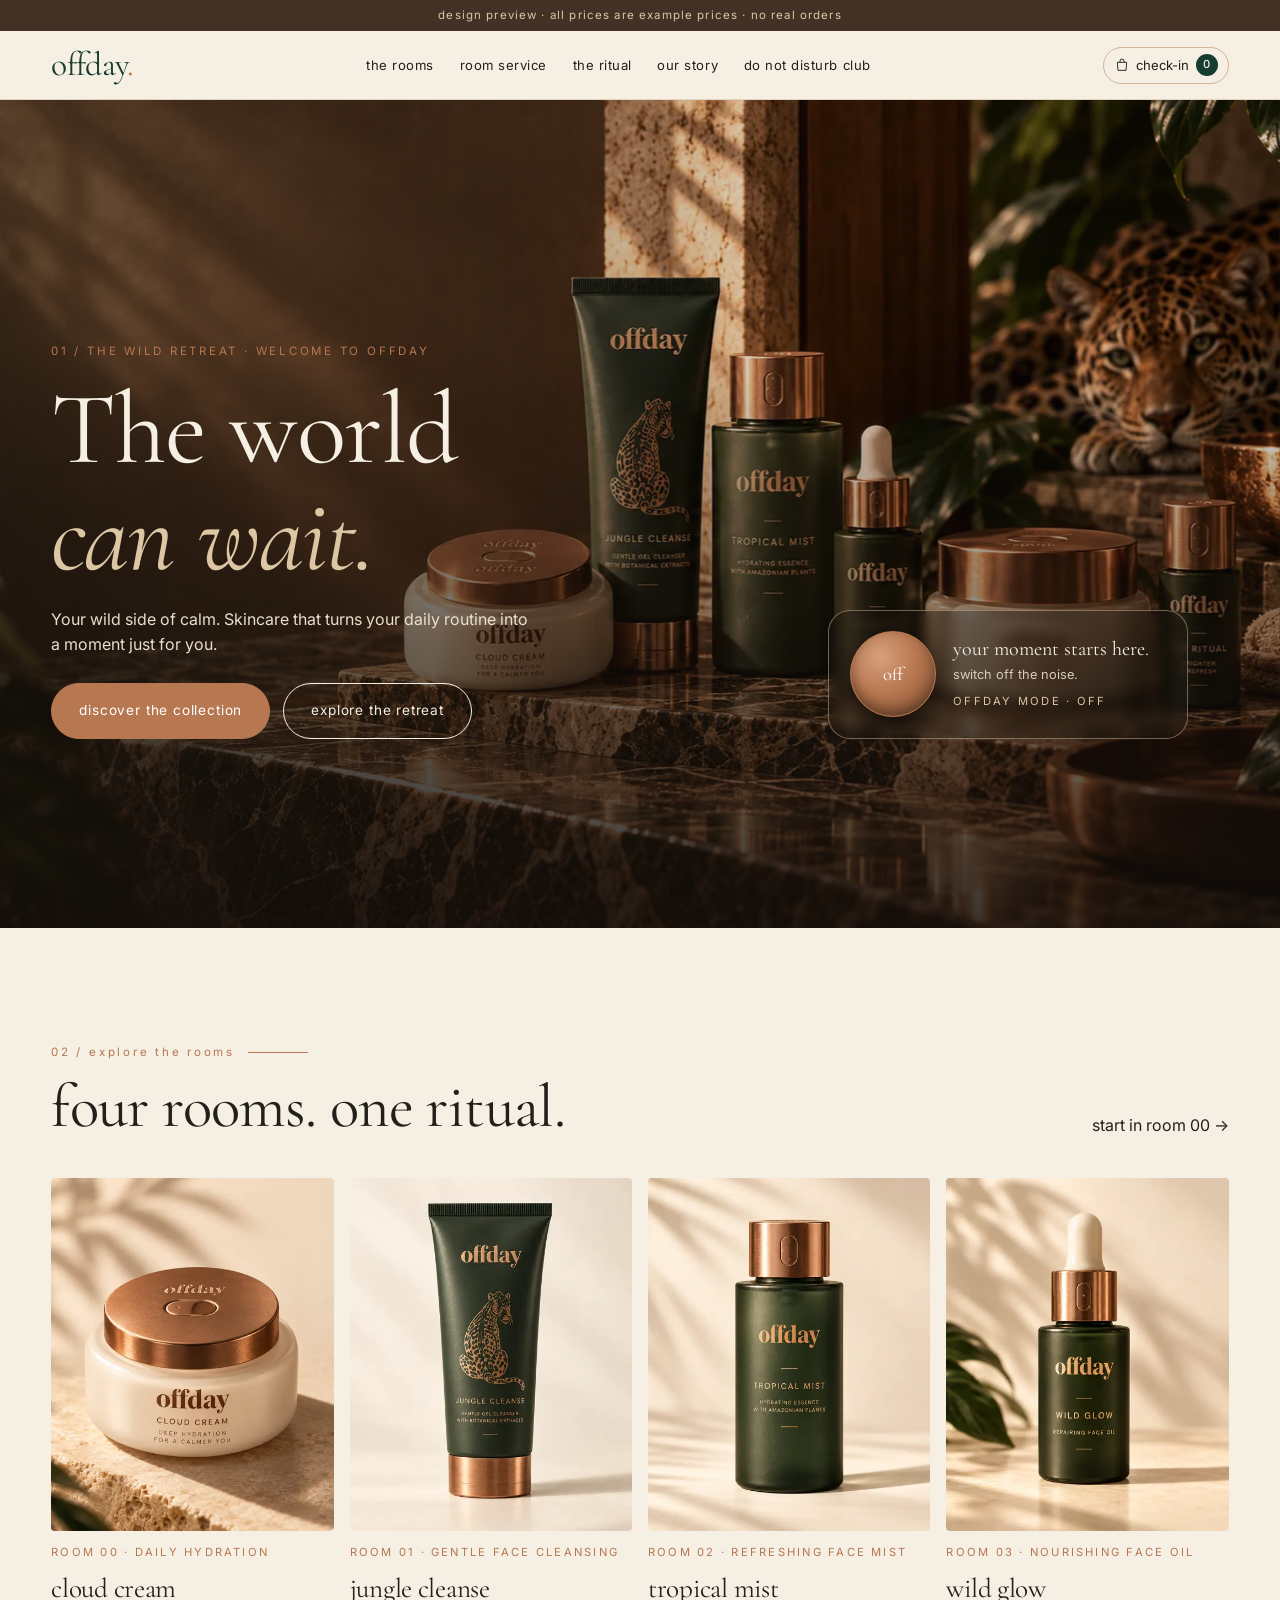
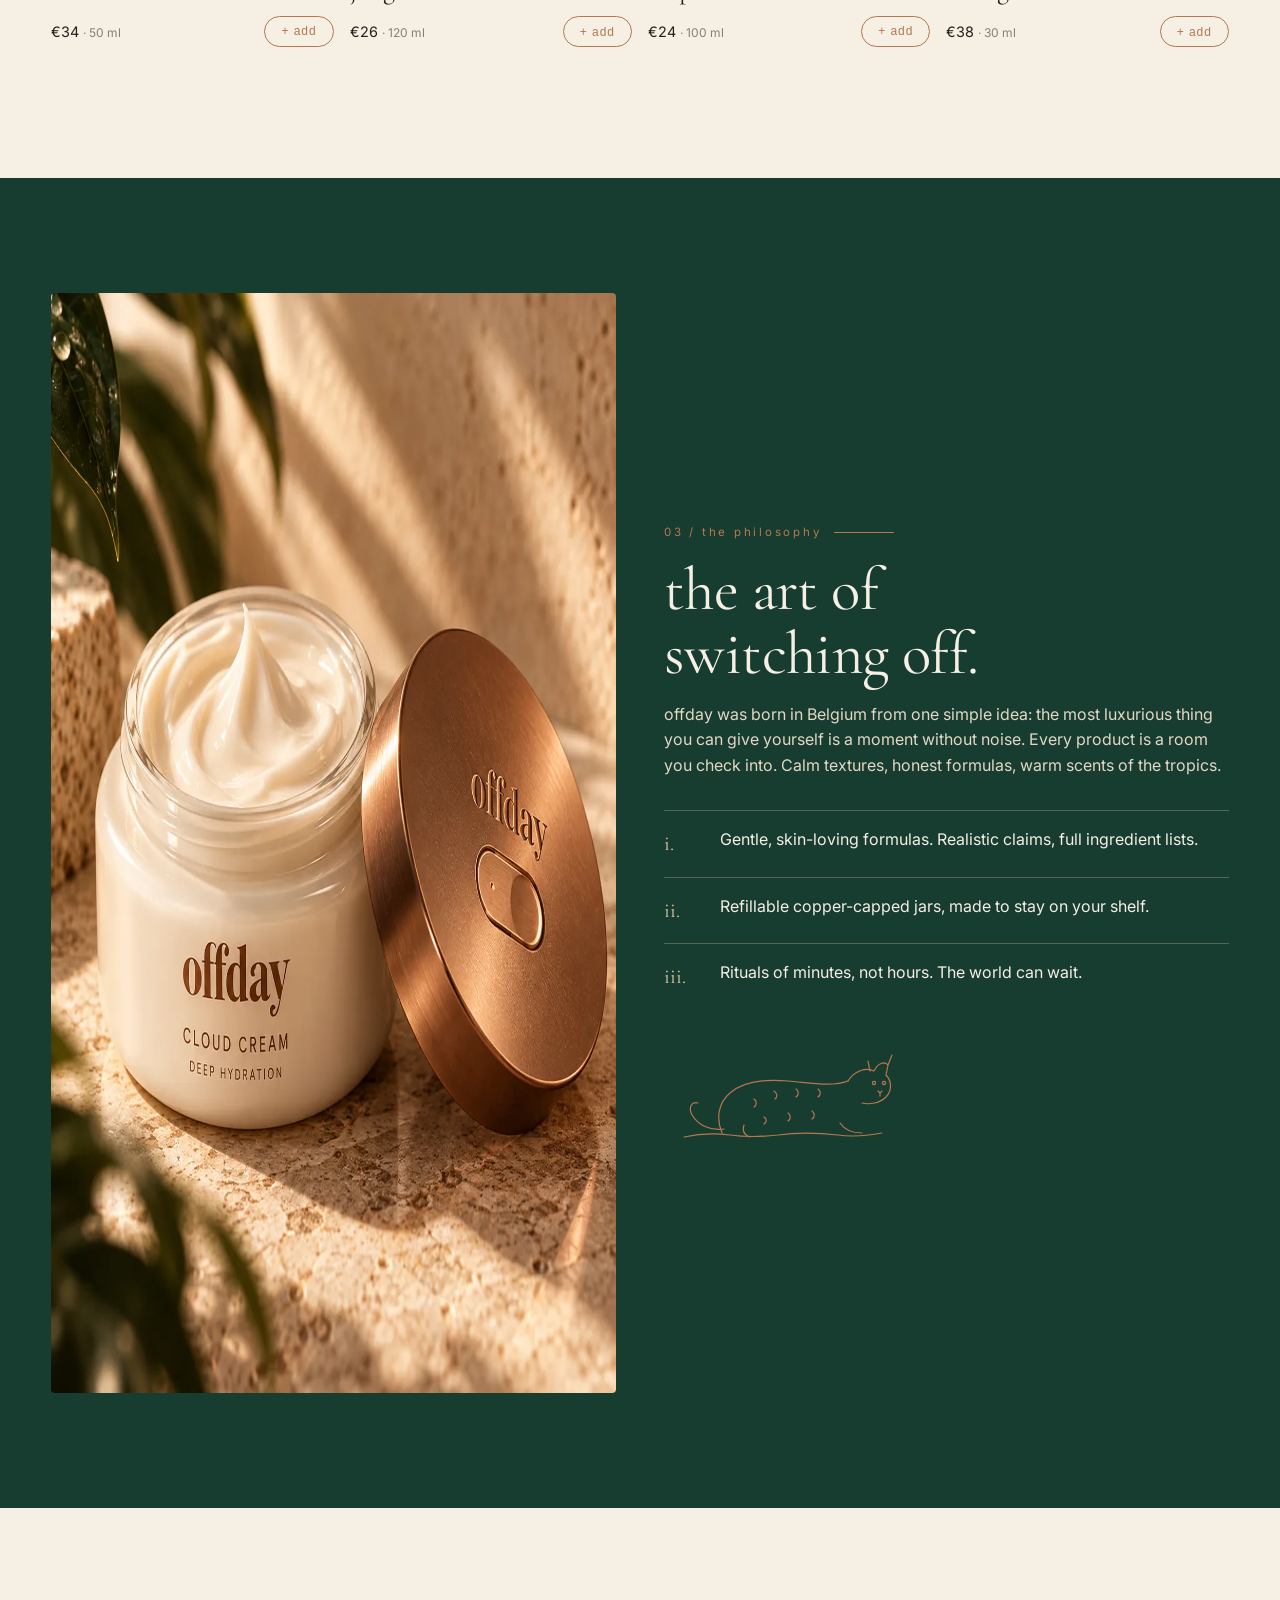
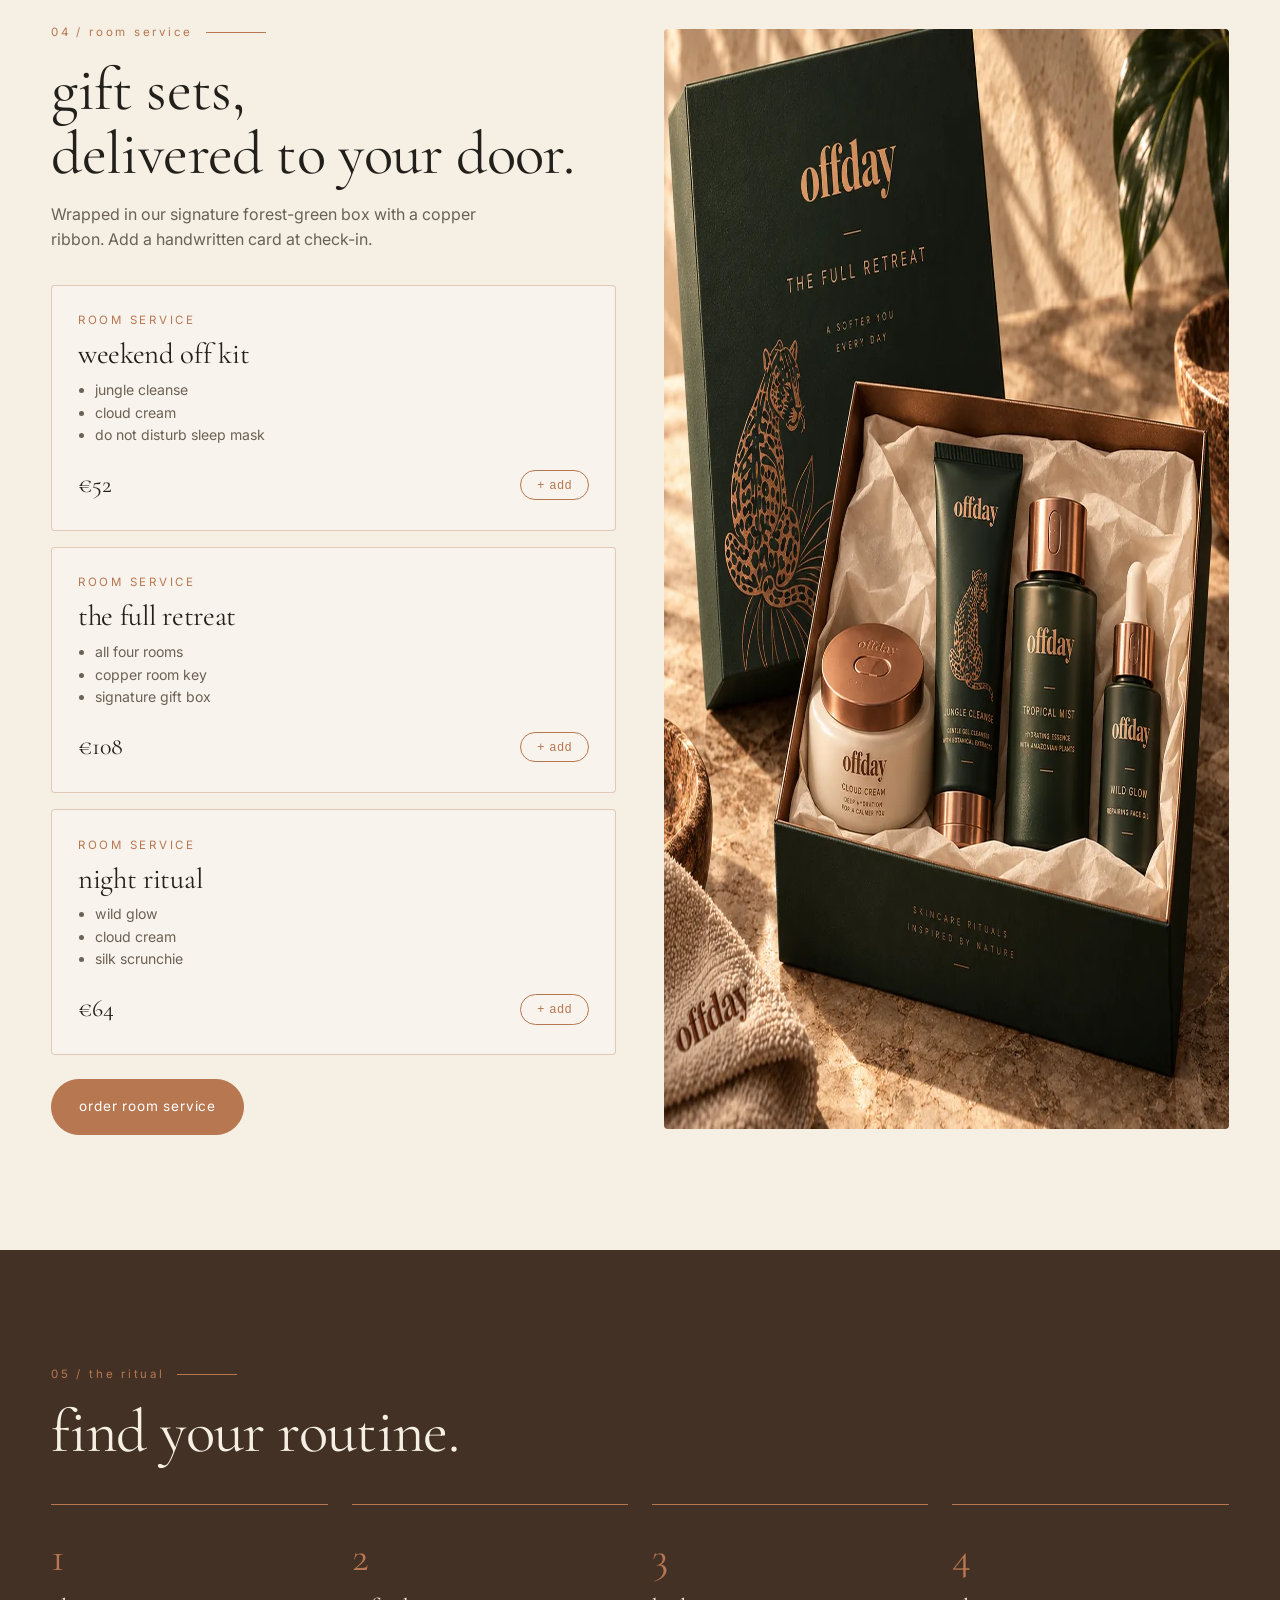
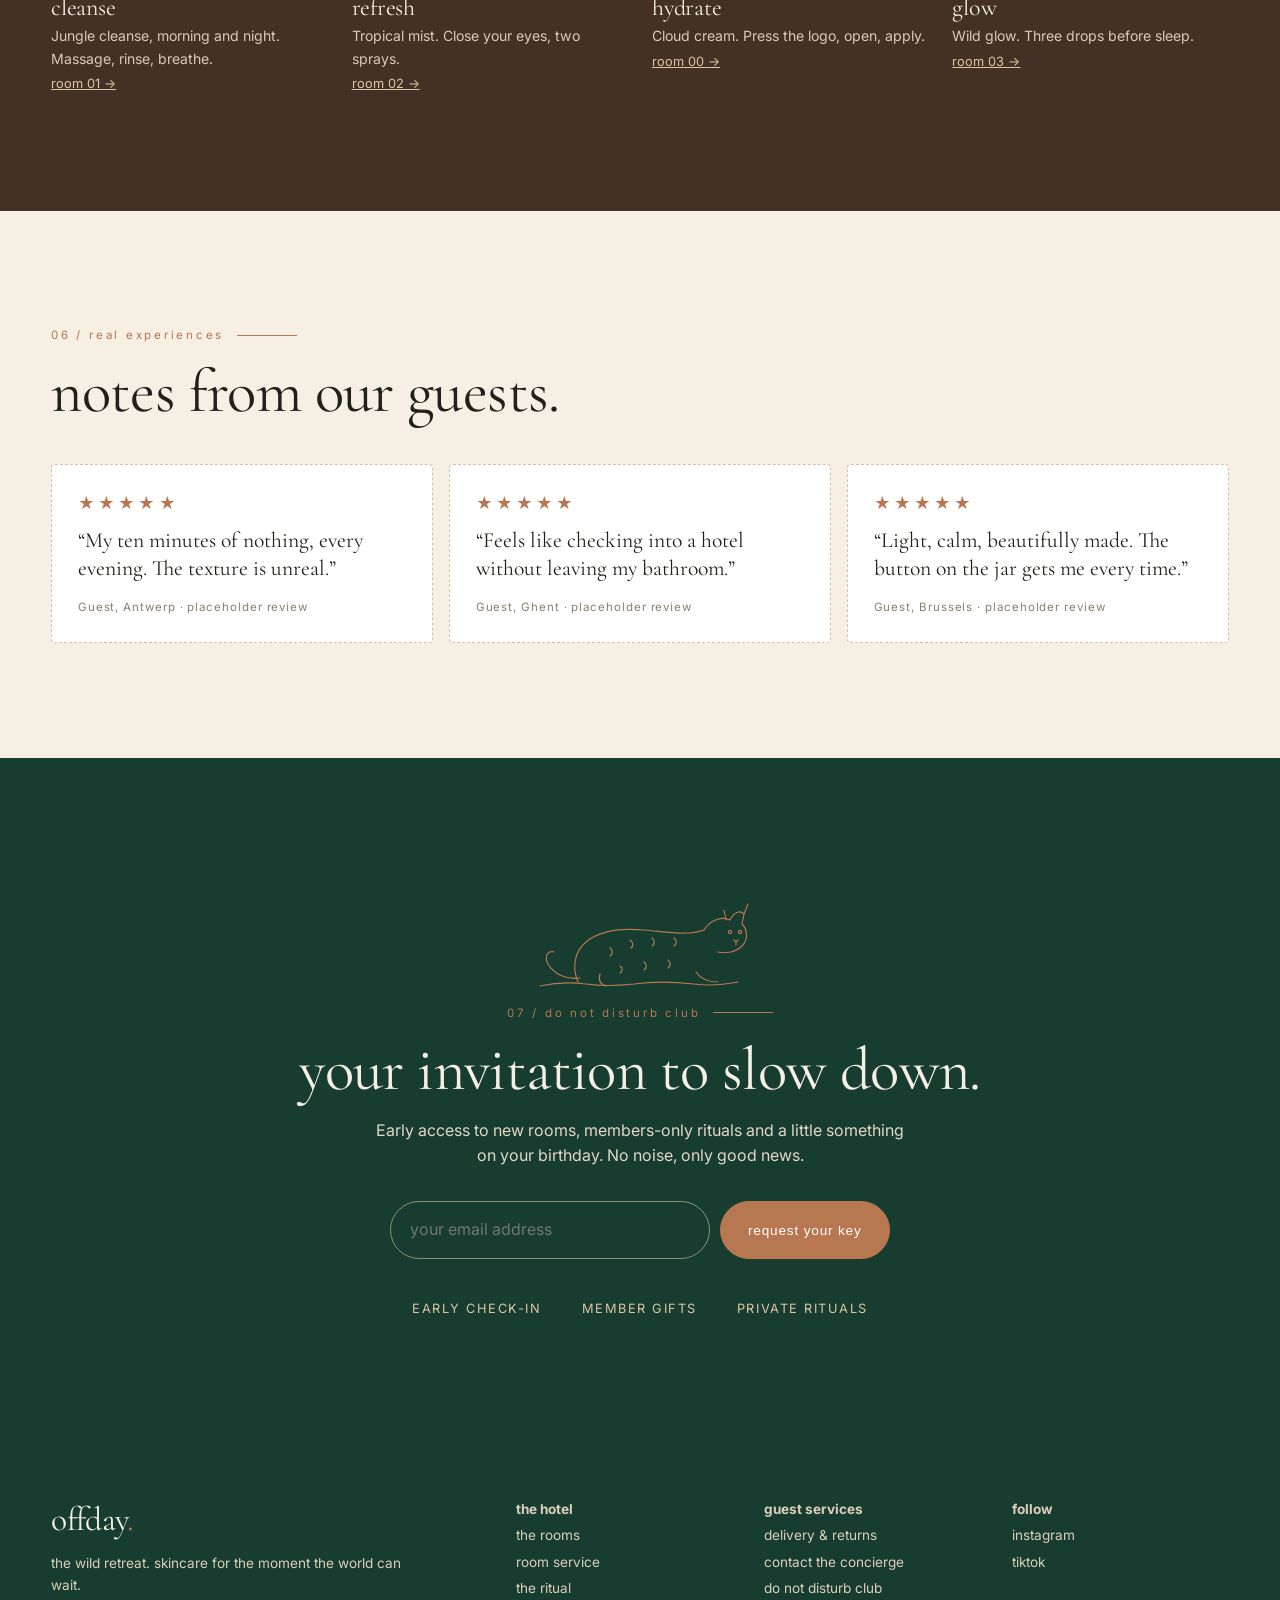
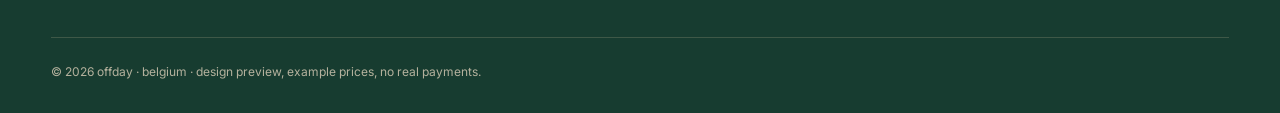
==== commit 3e353bb4: "OFFDAY The Wild Retreat site; previous site moved to /v1/" ====
--- a/index.html
+++ b/index.html
@@ -1,31 +1,39 @@
-<!doctype html><html lang="en"><head><meta charset="utf-8"><meta name="viewport" content="width=device-width,initial-scale=1"><link rel="preconnect" href="https://fonts.googleapis.com"><link href="https://fonts.googleapis.com/css2?family=DM+Sans:wght@400;500;600&family=DM+Serif+Display:ital@0;1&display=swap" rel="stylesheet"><link rel="stylesheet" href="style.css"><title>offday · pause the world</title><meta name="description" content="offday – skincare for a softer day. cloud cream, room 00."></head><body>
-<div id="hdr"></div>
-<section class="hero">
- <div class="hero-txt">
-  <p class="eyebrow">a softer way to do today</p><span class="rule"></span>
-  <h1>a softer day starts here.</h1>
-  <p class="lead">cloud cream for calm skin and a slower rhythm.</p>
-  <div class="cta"><a href="room-00.html" class="btn">see room 00 <span>→</span></a><a href="#rooms" class="link">explore all rooms</a></div>
-  <div><button class="tgl" aria-pressed="false" aria-label="pause the world"><span class="sw"></span><span class="lbl" data-off="your moment<br>can wait" data-on="the world is<br>on pause">your moment<br>can wait</span></button></div>
- </div>
- <div class="hero-img"><picture><source media="(max-width:899px)" srcset="img/hero-mobiel.jpg"><img src="img/hero.jpg" alt="offday cloud cream with the room 00 key on a marble nightstand"></picture></div>
-</section>
-<a href="check-in.html" class="keybar"><img src="img/sleutel.jpg" alt=""><span>spend <b data-threshold></b> and receive the room 00 key</span>→</a>
-<div class="lobby-intro"><p class="eyebrow">welcome to the lobby</p><h2>pause the world.</h2><p>your offday starts here.</p></div>
-<div class="wrap">
- <section class="row" id="rooms"><div class="row-head"><h2>rooms</h2><p>every product has its own room. discover what your skin needs today.</p><a href="room-00.html">see all rooms →</a></div>
- <div class="cards">
- <a class="card" href="room-00.html"><div class="ph"><img src="img/jar-dnd.jpg" alt="cloud cream"><span class="room">room 00</span></div><div class="bd"><h3>cloud cream</h3><p>deeply hydrating, calming. lets your skin breathe.</p><div class="ft"><span class="price" data-price="cloud-cream"></span><button class="btn sm" data-add="cloud-cream">bag →</button></div></div></a>
- <a class="card" href="#"><div class="ph"><img src="img/lijn.jpg" alt="reset mist"><span class="room">room 01</span></div><div class="bd"><h3>reset mist</h3><p>refreshes, balances and brings you back to now.</p><div class="ft"><span class="price" data-price="reset-mist"></span><button class="btn sm" data-add="reset-mist">bag →</button></div></div></a>
- <a class="card" href="#"><div class="ph"><img src="img/plank.jpg" alt="radiance serum"><span class="room">room 02</span></div><div class="bd"><h3>radiance serum</h3><p>adds glow. lets your natural radiance shine.</p><div class="ft"><span class="price" data-price="radiance-serum"></span><button class="btn sm" data-add="radiance-serum">bag →</button></div></div></a>
- </div></section>
- <section class="row" id="roomservice"><div class="row-head"><h2>room service</h2><p>carefully curated sets, delivered straight to your room.</p><a href="#roomservice">see all sets →</a></div>
- <div class="cards">
- <a class="card" href="#"><div class="ph"><img src="img/koffer.jpg" alt="late check-out kit"><span class="room">set</span></div><div class="bd"><h3>late check-out kit</h3><p>extra care for longer offdays.</p><div class="ft"><span class="price" data-price="late-check-out"></span><button class="btn sm" data-add="late-check-out">bag →</button></div></div></a>
- <a class="card" href="#"><div class="ph"><img src="img/giftbox.jpg" alt="weekend reset"><span class="room">set</span></div><div class="bd"><h3>weekend reset</h3><p>don't wait for later, start today.</p><div class="ft"><span class="price" data-price="weekend-reset"></span><button class="btn sm" data-add="weekend-reset">bag →</button></div></div></a>
- <a class="card" href="#"><div class="ph"><img src="img/box-sleutel.jpg" alt="room 00 set"><span class="room">set</span></div><div class="bd"><h3>room 00 set</h3><p>the complete routine for a softer morning.</p><div class="ft"><span class="price" data-price="room-00-set"></span><button class="btn sm" data-add="room-00-set">bag →</button></div></div></a>
- </div></section>
-</div>
-<section class="club" id="club"><div class="wrap"><div><h2>do not disturb club</h2><p>exclusive access to new rooms, special offers and more good days.</p></div>
-<div><p style="margin:0 0 10px">join the waitlist</p><form><input type="email" required placeholder="your email address" aria-label="email address"><button class="btn sm">→</button></form><label><input type="checkbox"> yes, send me emails about good days</label></div></div></section>
-<div id="ftr"></div><script src="app.js"></script></body></html>
+<!doctype html><html lang="en"><head><meta charset="utf-8"><meta name="viewport" content="width=device-width,initial-scale=1">
+<title>offday · the wild retreat</title><meta name="description" content="offday skincare. The world can wait."><meta name="theme-color" content="#173C30">
+<link rel="preconnect" href="https://fonts.googleapis.com"><link rel="preconnect" href="https://fonts.gstatic.com" crossorigin>
+<link href="https://fonts.googleapis.com/css2?family=Cormorant+Garamond:ital,wght@0,400;0,500;1,400&family=Inter:wght@300;400;500&display=swap" rel="stylesheet">
+<link rel="stylesheet" href="style.css"><script src="app.js" defer></script></head><body class="">
+<a class="skip" href="#main">skip to content</a>
+<div class="demo">design preview · all prices are example prices · no real orders</div>
+<header class="hdr"><div class="wrap"><a class="logo" href="index.html" aria-label="offday home">offday<i>.</i></a>
+<nav class="nav" aria-label="main"><a href="index.html#rooms">the rooms</a><a href="room-service.html">room service</a><a href="index.html#ritual">the ritual</a><a href="index.html#story">our story</a><a href="index.html#club">do not disturb club</a></nav>
+<div class="hdr-r"><a class="bag" href="check-in.html" aria-label="check-in, your bag"><svg width="16" height="16" viewBox="0 0 24 24" fill="none" stroke="currentColor" stroke-width="1.4" aria-hidden="true"><path d="M5 8h14l-1 12H6L5 8z"/><path d="M9 8V6a3 3 0 016 0v2"/></svg><span>check-in</span><b data-count>0</b></a>
+<button class="burger" aria-label="menu" aria-expanded="false"><span></span><span></span></button></div></div>
+<nav class="mnav" aria-label="mobile"><a href="index.html#rooms">the rooms</a><a href="room-service.html">room service</a><a href="index.html#ritual">the ritual</a><a href="index.html#story">our story</a><a href="index.html#club">do not disturb club</a><a href="check-in.html">check-in</a></nav></header>
+<main id="main"><section class="hero"><img src="img/hero.webp" alt="offday products on a marble ledge in a warm tropical retreat, a jaguar resting among the plants" fetchpriority="high" width="1920" height="1080">
+<div class="wrap"><div><span class="eyebrow">01 / the wild retreat · welcome to offday</span><h1 style="margin:.8rem 0 1rem">The world<br><em>can wait.</em></h1>
+<p class="lead">Your wild side of calm. Skincare that turns your daily routine into a moment just for you.</p>
+<div class="ctas" style="margin-top:1.6rem"><a class="btn" href="#rooms">discover the collection</a><a class="btn ghost" href="#story">explore the retreat</a></div></div>
+<div class="offbox"><button class="offbtn" data-offbtn aria-pressed="false" aria-label="toggle offday mode">off</button><div><p>your moment starts here.</p><span class="sub">switch off the noise.</span><small data-offlabel>OFFDAY MODE · OFF</small></div></div></div></section>
+<section class="s" id="rooms"><div class="wrap"><div class="shead"><div><span class="num">02 / explore the rooms</span><h2 style="margin-top:.8rem">four rooms. one ritual.</h2></div><a class="link" style="position:relative;text-decoration:none" href="room-00.html">start in room 00 →</a></div><div class="rooms"><article class="card rv"><a class="ph" href="room-00.html"><img src="img/cloud-cream-sm.webp" alt="offday cloud cream, 50 ml" loading="lazy" width="640" height="640"></a>
+<span class="rn">room 00 · daily hydration</span><h3><a href="room-00.html">cloud cream</a></h3><div class="meta"><span>€34 <small style="color:#8b7f70">· 50 ml</small></span><button class="add" data-add="cloud-cream" aria-label="add cloud cream to bag">+ add</button></div></article><article class="card rv"><a class="ph" href="room-01.html"><img src="img/jungle-cleanse-sm.webp" alt="offday jungle cleanse, 120 ml" loading="lazy" width="640" height="640"></a>
+<span class="rn">room 01 · gentle face cleansing</span><h3><a href="room-01.html">jungle cleanse</a></h3><div class="meta"><span>€26 <small style="color:#8b7f70">· 120 ml</small></span><button class="add" data-add="jungle-cleanse" aria-label="add jungle cleanse to bag">+ add</button></div></article><article class="card rv"><a class="ph" href="room-02.html"><img src="img/tropical-mist-sm.webp" alt="offday tropical mist, 100 ml" loading="lazy" width="640" height="640"></a>
+<span class="rn">room 02 · refreshing face mist</span><h3><a href="room-02.html">tropical mist</a></h3><div class="meta"><span>€24 <small style="color:#8b7f70">· 100 ml</small></span><button class="add" data-add="tropical-mist" aria-label="add tropical mist to bag">+ add</button></div></article><article class="card rv"><a class="ph" href="room-03.html"><img src="img/wild-glow-sm.webp" alt="offday wild glow, 30 ml" loading="lazy" width="640" height="640"></a>
+<span class="rn">room 03 · nourishing face oil</span><h3><a href="room-03.html">wild glow</a></h3><div class="meta"><span>€38 <small style="color:#8b7f70">· 30 ml</small></span><button class="add" data-add="wild-glow" aria-label="add wild glow to bag">+ add</button></div></article></div></div></section>
+<section class="s dark" id="story"><div class="wrap split"><img class="rv" src="img/texture.webp" alt="close-up of whipped cloud cream texture" loading="lazy" width="1100" height="1100">
+<div class="rv"><span class="num">03 / the philosophy</span><h2 style="margin:1rem 0">the art of<br>switching off.</h2><p>offday was born in Belgium from one simple idea: the most luxurious thing you can give yourself is a moment without noise. Every product is a room you check into. Calm textures, honest formulas, warm scents of the tropics.</p>
+<div class="pill-list"><div><b>i.</b><span>Gentle, skin-loving formulas. Realistic claims, full ingredient lists.</span></div><div><b>ii.</b><span>Refillable copper-capped jars, made to stay on your shelf.</span></div><div><b>iii.</b><span>Rituals of minutes, not hours. The world can wait.</span></div></div>
+<div style="margin-top:2rem"><svg class="cat" viewBox="0 0 240 130" aria-hidden="true"><path d="M20 112c18-4 30-4 46-2 14 2 30 2 48 0 22-3 42-2 60 0 14 2 28 1 44-2"/><path d="M58 108c-6-14-4-30 8-40 14-12 36-14 58-12 24 2 44 6 60 0"/><path d="M184 56c6-10 18-14 26-10 4-8 10-10 14-6l-2 10c6 6 6 16 0 22-6 6-16 8-24 6"/><path d="M224 40l4-10M206 46l-2-10"/><circle cx="210" cy="58" r="1.6"/><circle cx="220" cy="58" r="1.6"/><path d="M214 66l2 2 2-2M216 68v3"/><path d="M60 104c-14 2-26-4-32-14-4-8 0-14 6-12"/><path d="M90 74c3 2 3 6 0 8M110 66c3 2 4 6 1 8M132 64c3 2 3 6 0 8M154 64c3 2 3 6 0 8M100 92c3 2 3 5 0 7M124 88c3 2 3 6 0 8M148 86c3 2 3 6 0 8"/><path d="M176 98c4 6 12 10 22 10M80 100c-2 6 0 10 6 12"/></svg></div></div></div></section>
+<section class="s"><div class="wrap split"><div class="rv"><span class="num">04 / room service</span><h2 style="margin:1rem 0">gift sets,<br>delivered to your door.</h2><p style="color:#6b6155;max-width:30rem">Wrapped in our signature forest-green box with a copper ribbon. Add a handwritten card at check-in.</p><div class="bundles" style="margin-top:2rem;grid-template-columns:1fr"><article class="bundle rv"><span class="eyebrow">room service</span><h3>weekend off kit</h3><ul><li>jungle cleanse</li><li>cloud cream</li><li>do not disturb sleep mask</li></ul><div style="flex:1"></div><div class="meta" style="display:flex;justify-content:space-between;align-items:center"><span class="price">€52</span><button class="add" data-add="weekend-off">+ add</button></div></article><article class="bundle rv"><span class="eyebrow">room service</span><h3>the full retreat</h3><ul><li>all four rooms</li><li>copper room key</li><li>signature gift box</li></ul><div style="flex:1"></div><div class="meta" style="display:flex;justify-content:space-between;align-items:center"><span class="price">€108</span><button class="add" data-add="full-retreat">+ add</button></div></article><article class="bundle rv"><span class="eyebrow">room service</span><h3>night ritual</h3><ul><li>wild glow</li><li>cloud cream</li><li>silk scrunchie</li></ul><div style="flex:1"></div><div class="meta" style="display:flex;justify-content:space-between;align-items:center"><span class="price">€64</span><button class="add" data-add="night-ritual">+ add</button></div></article></div><a class="btn" style="margin-top:1.5rem" href="room-service.html">order room service</a></div>
+<img class="rv" src="img/giftbox.webp" alt="offday gift box in forest green with copper details" loading="lazy" width="1100" height="1100"></div></section>
+<section class="s walnut" id="ritual"><div class="wrap"><span class="num">05 / the ritual</span><h2 style="margin:1rem 0 2.5rem">find your routine.</h2>
+<div class="steps"><div class="step rv"><span>1</span><h3>cleanse</h3><p style="color:#d8cbb6">Jungle cleanse, morning and night. Massage, rinse, breathe.</p><a href="room-01.html" style="font-size:.8rem;color:var(--champ)">room 01 →</a></div><div class="step rv"><span>2</span><h3>refresh</h3><p style="color:#d8cbb6">Tropical mist. Close your eyes, two sprays.</p><a href="room-02.html" style="font-size:.8rem;color:var(--champ)">room 02 →</a></div><div class="step rv"><span>3</span><h3>hydrate</h3><p style="color:#d8cbb6">Cloud cream. Press the logo, open, apply.</p><a href="room-00.html" style="font-size:.8rem;color:var(--champ)">room 00 →</a></div><div class="step rv"><span>4</span><h3>glow</h3><p style="color:#d8cbb6">Wild glow. Three drops before sleep.</p><a href="room-03.html" style="font-size:.8rem;color:var(--champ)">room 03 →</a></div></div></div></section>
+<section class="s"><div class="wrap"><span class="num">06 / real experiences</span><h2 style="margin:1rem 0 2.5rem">notes from our guests.</h2><div class="reviews"><figure class="review rv"><div class="stars" aria-label="5 out of 5">★★★★★</div><q>My ten minutes of nothing, every evening. The texture is unreal.</q><figcaption class="ph-note">Guest, Antwerp · placeholder review</figcaption></figure><figure class="review rv"><div class="stars" aria-label="5 out of 5">★★★★★</div><q>Feels like checking into a hotel without leaving my bathroom.</q><figcaption class="ph-note">Guest, Ghent · placeholder review</figcaption></figure><figure class="review rv"><div class="stars" aria-label="5 out of 5">★★★★★</div><q>Light, calm, beautifully made. The button on the jar gets me every time.</q><figcaption class="ph-note">Guest, Brussels · placeholder review</figcaption></figure></div></div></section><section class="s dark club" id="club"><div class="wrap"><div style="display:flex;justify-content:center"><svg class="cat" viewBox="0 0 240 130" aria-hidden="true"><path d="M20 112c18-4 30-4 46-2 14 2 30 2 48 0 22-3 42-2 60 0 14 2 28 1 44-2"/><path d="M58 108c-6-14-4-30 8-40 14-12 36-14 58-12 24 2 44 6 60 0"/><path d="M184 56c6-10 18-14 26-10 4-8 10-10 14-6l-2 10c6 6 6 16 0 22-6 6-16 8-24 6"/><path d="M224 40l4-10M206 46l-2-10"/><circle cx="210" cy="58" r="1.6"/><circle cx="220" cy="58" r="1.6"/><path d="M214 66l2 2 2-2M216 68v3"/><path d="M60 104c-14 2-26-4-32-14-4-8 0-14 6-12"/><path d="M90 74c3 2 3 6 0 8M110 66c3 2 4 6 1 8M132 64c3 2 3 6 0 8M154 64c3 2 3 6 0 8M100 92c3 2 3 5 0 7M124 88c3 2 3 6 0 8M148 86c3 2 3 6 0 8"/><path d="M176 98c4 6 12 10 22 10M80 100c-2 6 0 10 6 12"/></svg></div><span class="num" style="justify-content:center">07 / do not disturb club</span><h2>your invitation to slow down.</h2><p style="max-width:34rem;margin:auto">Early access to new rooms, members-only rituals and a little something on your birthday. No noise, only good news.</p>
+<form data-club><label for="em" class="skip">email</label><input id="em" type="email" required placeholder="your email address"><button class="btn">request your key</button></form>
+<div class="perks"><span>early check-in</span><span>member gifts</span><span>private rituals</span></div></div></section></main>
+<footer><div class="wrap"><div><a class="logo" href="index.html">offday<i>.</i></a><p style="margin-top:1rem;max-width:22rem">the wild retreat. skincare for the moment the world can wait.</p></div>
+<div><b>the hotel</b><a href="index.html#rooms">the rooms</a><a href="room-service.html">room service</a><a href="index.html#ritual">the ritual</a></div>
+<div><b>guest services</b><a href="#">delivery & returns</a><a href="#">contact the concierge</a><a href="index.html#club">do not disturb club</a></div>
+<div><b>follow</b><a href="#">instagram</a><a href="#">tiktok</a></div>
+<div class="legal">© 2026 offday · belgium · design preview, example prices, no real payments.</div></div></footer>
+</body></html>
--- a/style.css
+++ b/style.css
@@ -1,170 +1,184 @@
-:root{--brick:#91351e;--wine:#6c190c;--cream:#f7ede2;--card:#f1e4d3;--sand:#e8d6c0;--orange:#d9772e;--brown:#3d1c12;--text:#4a2a1f;--line:#e2cdb6}
-*{box-sizing:border-box;margin:0;padding:0}
-body{font-family:'DM Sans',sans-serif;background:var(--cream);color:var(--text);transition:background .8s,filter .8s;line-height:1.5}
-body.is-off{background:#efdcc6;filter:sepia(.18) brightness(.94)}
-a{color:inherit;text-decoration:none}img{display:block;max-width:100%}
-h1,h2,h3,.serif{font-family:'DM Serif Display',serif;font-weight:400;color:var(--wine);letter-spacing:-.01em;line-height:1.02}
-.wrap{max-width:1320px;margin:0 auto;padding:0 20px}
-.btn{display:inline-flex;align-items:center;gap:14px;background:var(--brick);color:#fbeee2;border:0;border-radius:999px;padding:14px 28px;font:500 16px 'DM Sans';cursor:pointer;transition:background .2s}
-.btn:hover{background:var(--wine)}.btn.sm{padding:8px 16px;font-size:13px}
-.btn.ghost{background:transparent;color:var(--brick);border:1px solid var(--brick)}
-.link{color:var(--brick);border-bottom:1px solid var(--brick);font-size:14px;padding-bottom:2px}
-.eyebrow{font-size:11px;letter-spacing:.32em;text-transform:lowercase;color:#a8735a;line-height:2}
+:root{--green:#173C30;--copper:#B77750;--ivory:#F5EFE4;--walnut:#443126;--champ:#DCC6A3;--ink:#22201b;--bg:var(--ivory);--t:.5s;--serif:"Cormorant Garamond",Georgia,serif;--sans:"Inter",system-ui,-apple-system,Segoe UI,sans-serif}
+*{box-sizing:border-box;margin:0}
+html{scroll-behavior:smooth}
+body{font-family:var(--sans);background:var(--bg);color:var(--ink);font-size:16px;line-height:1.6;transition:background 1.2s,color 1.2s;-webkit-font-smoothing:antialiased}
+body.is-off{--bg:#e9dcc7;--t:1.2s;background:#e9dcc7}
+body.is-off .dark-on-off{background:#2a1d15}
+img{max-width:100%;display:block}
+a{color:inherit}
+:focus-visible{outline:2px solid var(--copper);outline-offset:3px}
+.wrap{width:min(1240px,92vw);margin:auto}
+.serif{font-family:var(--serif);font-weight:400}
+.eyebrow{font-size:.72rem;letter-spacing:.24em;text-transform:uppercase;color:var(--copper)}
+h1,h2,h3{font-family:var(--serif);font-weight:400;line-height:1.05;letter-spacing:-.01em}
+h2{font-size:clamp(2.2rem,5vw,3.8rem)}
+.skip{position:absolute;left:-999px}.skip:focus{left:1rem;top:1rem;background:#fff;padding:.5rem;z-index:99}
 /* header */
-.hdr{position:sticky;top:0;z-index:20;background:rgba(248,239,227,.96);border-bottom:1px solid var(--line);backdrop-filter:blur(6px)}
-.hdr .wrap{display:flex;align-items:center;justify-content:space-between;height:64px}
-.logo{font-family:'DM Serif Display';color:var(--brick);font-size:32px;letter-spacing:-.02em}
-.nav{display:none;gap:48px;font-size:15px;color:var(--wine)}
-.nav a:hover{color:var(--orange)}
-.hdr-r{display:flex;align-items:center;gap:16px}
-.ci{display:none}
-.bag{position:relative;color:var(--brick)}.bag svg{width:24px;height:24px}
-.badge{position:absolute;top:-8px;right:-10px;background:var(--brick);color:#fff;font-size:10px;border-radius:99px;min-width:17px;height:17px;display:grid;place-items:center}
-.badge:empty{display:none}
-.burger{background:none;border:0;color:var(--brick);cursor:pointer}.burger svg{width:26px}
-.mnav{display:none;flex-direction:column;gap:14px;padding:16px 20px 22px;border-top:1px solid var(--line);font-size:18px;color:var(--wine)}
+.hdr{position:sticky;top:0;z-index:50;background:color-mix(in srgb,var(--bg) 88%,transparent);backdrop-filter:blur(10px);border-bottom:1px solid rgba(183,119,80,.25);transition:background 1.2s}
+.hdr .wrap{display:flex;align-items:center;justify-content:space-between;height:68px;gap:1rem}
+.logo{font-family:var(--serif);font-size:2.1rem;text-decoration:none;color:var(--green);letter-spacing:-.02em;line-height:1}
+.logo i{color:var(--copper);font-style:normal}
+.nav{display:none;gap:1.6rem;font-size:.82rem;letter-spacing:.04em}
+.nav a{text-decoration:none;position:relative;padding:.3rem 0}
+.nav a::after,.link::after{content:"";position:absolute;left:0;bottom:0;height:1px;width:100%;background:var(--copper);transform:scaleX(0);transform-origin:left;transition:transform var(--t)}
+.nav a:hover::after,.link:hover::after{transform:scaleX(1)}
+.hdr-r{display:flex;align-items:center;gap:.6rem}
+.bag{display:flex;align-items:center;gap:.4rem;text-decoration:none;font-size:.82rem;padding:.4rem .6rem;border:1px solid rgba(183,119,80,.5);border-radius:99px}
+.bag b{background:var(--green);color:var(--ivory);border-radius:99px;min-width:1.4rem;height:1.4rem;display:grid;place-items:center;font-size:.7rem;font-weight:500}
+.burger{background:none;border:0;width:40px;height:40px;cursor:pointer;display:grid;place-content:center;gap:6px}
+.burger span{display:block;width:22px;height:1px;background:var(--ink)}
+.mnav{display:none;flex-direction:column;padding:1rem 4vw 1.6rem;gap:.9rem;font-family:var(--serif);font-size:1.6rem;border-top:1px solid rgba(183,119,80,.25)}
+.mnav a{text-decoration:none}
 .mnav.open{display:flex}
-/* toggle */
-.tgl{display:inline-flex;align-items:center;gap:14px;background:none;border:0;cursor:pointer;font:13px/1.4 'DM Sans';color:#8a5a45;text-align:left}
-.tgl .sw{width:42px;height:22px;border-radius:99px;background:#c99a78;position:relative;transition:background .4s;flex:none}
-.tgl .sw:after{content:'';position:absolute;top:3px;left:3px;width:16px;height:16px;border-radius:50%;background:#fbf3ea;transition:left .4s}
-.tgl[aria-pressed=true] .sw{background:var(--brick)}.tgl[aria-pressed=true] .sw:after{left:23px}
+@media(min-width:1000px){.nav{display:flex}.burger,.mnav{display:none!important}}
+/* buttons */
+.btn{display:inline-flex;align-items:center;justify-content:center;gap:.6rem;padding:1rem 1.7rem;border-radius:99px;background:var(--copper);color:#fff;text-decoration:none;font-size:.85rem;letter-spacing:.06em;border:1px solid var(--copper);cursor:pointer;transition:background var(--t),color var(--t),transform var(--t)}
+.btn:hover{background:var(--walnut);border-color:var(--walnut)}
+.btn.ghost{background:transparent;color:inherit;border-color:currentColor}
+.btn.ghost:hover{background:rgba(255,255,255,.12)}
+.add{background:none;border:1px solid var(--copper);color:var(--copper);border-radius:99px;padding:.45rem 1rem;font-size:.75rem;letter-spacing:.08em;cursor:pointer;transition:all var(--t)}
+.add:hover,.add.done{background:var(--copper);color:#fff}
 /* hero */
-.hero{display:grid}
-.hero-img{order:-1;margin:12px 20px 0;border-radius:18px;overflow:hidden;aspect-ratio:1/0.88}
-.hero-img img{width:100%;height:100%;object-fit:cover}
-.hero-txt{padding:28px 20px 32px;text-align:center}
-.hero-txt .eyebrow,.hero-side,.hero-txt .rule{display:none}
-.hero h1{font-size:44px;margin-bottom:14px}
-.hero p.lead{font-size:18px;color:#6b4a3c;margin-bottom:24px}
-.hero .cta{display:flex;flex-direction:column;align-items:center;gap:16px}
-.hero .tgl{margin-top:22px}
-.keybar{display:flex;align-items:center;gap:14px;margin:0 20px 28px;background:var(--card);border-radius:16px;padding:10px 18px 10px 10px;font-size:14px}
-.keybar img{width:64px;height:64px;object-fit:cover;border-radius:10px}.keybar span{flex:1}
-/* lobby */
-.lobby-intro{text-align:center;padding:56px 20px 24px}.lobby-intro h2{font-size:42px}
-.lobby-intro p{color:#7b5546;margin-top:8px}
-.row{display:grid;gap:18px;padding:22px 0;border-top:1px solid var(--line)}
-.row-head h2{font-size:38px}.row-head p{font-size:14px;margin:8px 0 14px;max-width:240px}
-.row-head a{font-size:13px;color:var(--wine);font-weight:500}
-.cards{display:grid;gap:14px}
-.card{display:grid;grid-template-columns:44% 1fr;background:var(--card);border-radius:14px;overflow:hidden;border:1px solid transparent;transition:border .2s,transform .2s}
-.card:hover{border-color:#e0b98f;transform:translateY(-2px)}
-.card .ph{position:relative;min-height:150px}
-.card .ph img{position:absolute;inset:0;width:100%;height:100%;object-fit:cover}
-.card .room{position:absolute;top:10px;left:10px;color:#fbeee2;font-size:10px;letter-spacing:.2em;background:rgba(145,53,30,.85);padding:4px 7px;border-radius:4px}
-.card .bd{padding:16px;display:flex;flex-direction:column;gap:6px}
-.card h3{font-size:22px}.card p{font-size:13px;color:#6b4a3c;flex:1}
-.card .ft{display:flex;justify-content:space-between;align-items:center;gap:8px;font-size:13px}
-.price{font-weight:600;color:var(--wine)}
-.club{position:relative;color:#f7e5d3;margin-top:24px;overflow:hidden}
-.club:before{content:'';position:absolute;inset:0;background:linear-gradient(90deg,rgba(55,22,12,.94) 35%,rgba(55,22,12,.45)),url(img/lifestyle.jpg) right center/cover}
-.club .wrap{position:relative;display:grid;gap:22px;padding-top:48px;padding-bottom:48px}
-.club h2{color:#fbeee2;font-size:42px}.club p{font-size:14px;opacity:.85;margin-top:10px;max-width:340px}
-.club form{display:flex;background:#fbf3ea;border-radius:99px;padding:5px;max-width:420px}
-.club input[type=email]{flex:1;border:0;background:none;padding:0 16px;font:14px 'DM Sans';color:var(--text);outline:none;min-width:0}
-.club label{display:flex;gap:8px;font-size:12px;margin-top:10px;opacity:.8}
-.club .ok{font-size:14px;margin-top:10px;color:#ffd6a8}
+.hero{position:relative;min-height:min(92vh,860px);display:flex;align-items:flex-end;color:var(--ivory);overflow:hidden;background:var(--walnut)}
+.hero>img{position:absolute;inset:0;width:100%;height:100%;object-fit:cover;object-position:62% 50%;animation:zoom 22s ease-out both}
+.hero::before{content:"";position:absolute;inset:0;background:linear-gradient(180deg,rgba(20,14,10,.15) 30%,rgba(20,14,10,.85)),linear-gradient(90deg,rgba(23,22,15,.55),transparent 60%);z-index:1}
+@keyframes zoom{from{transform:scale(1.08)}to{transform:scale(1)}}
+.hero .wrap{position:relative;z-index:2;padding:6rem 0 3rem;display:grid;gap:2rem}
+.hero h1{font-size:clamp(3rem,9vw,6.4rem)}
+.hero h1 em{color:var(--champ)}
+.hero p.lead{max-width:30rem;color:#eadfcd}
+.ctas{display:flex;flex-wrap:wrap;gap:.8rem}
+@media(min-width:900px){.hero{align-items:center}.hero .wrap{grid-template-columns:1.3fr .7fr;align-items:end}}
+/* OFFDAY button */
+.offbox{border:1px solid rgba(220,198,163,.45);border-radius:22px;padding:1.3rem;display:flex;gap:1.1rem;align-items:center;background:rgba(23,22,15,.35);backdrop-filter:blur(6px);max-width:360px}
+.offbtn{flex:none;width:86px;height:86px;border-radius:50%;border:1px solid var(--copper);background:radial-gradient(circle at 35% 30%,#d6a07c,var(--copper) 45%,#7d4c30);box-shadow:inset 0 -6px 12px rgba(0,0,0,.35),0 6px 18px rgba(0,0,0,.35);cursor:pointer;display:grid;place-items:center;transition:transform .3s,box-shadow .3s;color:#fff;font-family:var(--serif);font-size:1.15rem}
+.offbtn:active,.offbtn[aria-pressed=true]{transform:translateY(2px) scale(.97);box-shadow:inset 0 6px 14px rgba(0,0,0,.45),0 2px 6px rgba(0,0,0,.3)}
+.offbtn[aria-pressed=true]{background:radial-gradient(circle at 35% 30%,#5e7d6d,var(--green) 55%,#0c2219)}
+.offbox small{display:block;font-size:.7rem;letter-spacing:.2em;color:var(--champ);margin-top:.4rem}
+.offbox p{font-family:var(--serif);font-size:1.25rem;line-height:1.2}
+.offbox .sub{font-family:var(--sans);font-size:.8rem;color:#d9ccb6}
+/* sections */
+section.s{padding:clamp(4rem,9vw,7.5rem) 0}
+.shead{display:flex;flex-wrap:wrap;justify-content:space-between;align-items:end;gap:1rem;margin-bottom:2.5rem}
+.num{font-size:.72rem;letter-spacing:.24em;color:var(--copper);display:flex;align-items:center;gap:.8rem}
+.num::after{content:"";width:60px;height:1px;background:var(--copper);transform-origin:left;transform:scaleX(0);transition:transform 1.4s ease}
+.in .num::after{transform:scaleX(1)}
+.rooms{display:grid;grid-auto-flow:column;grid-auto-columns:78%;gap:1rem;overflow-x:auto;scroll-snap-type:x mandatory;padding-bottom:1rem;scrollbar-width:thin}
+.card{scroll-snap-align:start;display:flex;flex-direction:column;gap:.8rem}
+.card .ph{background:#ece3d4;border-radius:4px;overflow:hidden;aspect-ratio:4/5}
+.card .ph img{width:100%;height:100%;object-fit:cover;transition:transform 1.2s ease}
+.card:hover .ph img{transform:scale(1.04)}
+.card .rn{font-size:.7rem;letter-spacing:.2em;color:var(--copper);text-transform:uppercase}
+.card h3{font-size:1.7rem}
+.card h3 a{text-decoration:none}
+.card .meta{display:flex;justify-content:space-between;align-items:center;font-size:.9rem}
+.card .desc{font-size:.85rem;color:#6b6155}
+@media(min-width:800px){.rooms{grid-auto-flow:row;grid-template-columns:repeat(4,1fr);overflow:visible}}
+.dark{background:var(--green);color:var(--ivory);transition:background 1.2s}
+.walnut{background:var(--walnut);color:var(--ivory)}
+body.is-off .dark{background:#10291f}
+.split{display:grid;gap:3rem;align-items:center}
+@media(min-width:900px){.split{grid-template-columns:1fr 1fr}}
+.split img{border-radius:4px}
+.dark p,.walnut p{color:#e3d8c6}
+.pill-list{display:grid;gap:1rem;margin-top:2rem}
+.pill-list div{border-top:1px solid rgba(220,198,163,.3);padding-top:1rem;display:grid;grid-template-columns:3rem 1fr;gap:.5rem}
+.pill-list b{font-family:var(--serif);font-weight:400;color:var(--champ);font-size:1.3rem}
+.bundles{display:grid;gap:1rem}
+@media(min-width:800px){.bundles{grid-template-columns:repeat(3,1fr)}}
+.bundle{border:1px solid rgba(183,119,80,.35);padding:1.6rem;border-radius:4px;display:flex;flex-direction:column;gap:.6rem;background:rgba(255,255,255,.35);transition:transform var(--t),box-shadow var(--t)}
+.bundle:hover{transform:translateY(-3px);box-shadow:0 18px 40px -24px rgba(68,49,38,.5)}
+.bundle h3{font-size:1.8rem}
+.bundle .price{font-family:var(--serif);font-size:1.5rem}
+.bundle ul{padding-left:1.1rem;font-size:.88rem;color:#6b6155}
+.walnut .bundle{background:rgba(255,255,255,.04)}.walnut .bundle ul{color:#d8cbb6}
+.steps{display:grid;gap:1.5rem;counter-reset:s}
+@media(min-width:800px){.steps{grid-template-columns:repeat(4,1fr)}}
+.step{border-top:1px solid var(--copper);padding-top:1.2rem}
+.step span{font-family:var(--serif);font-size:2.6rem;color:var(--copper)}
+.step h3{font-size:1.5rem;margin:.3rem 0}
+.step p{font-size:.88rem;color:#6b6155}
+.reviews{display:grid;gap:1rem}
+@media(min-width:800px){.reviews{grid-template-columns:repeat(3,1fr)}}
+.review{background:#fff;border-radius:4px;padding:1.6rem;border:1px dashed rgba(183,119,80,.5)}
+.review q{font-family:var(--serif);font-size:1.35rem;line-height:1.3;display:block;margin:.6rem 0 1rem}
+.stars{color:var(--copper);letter-spacing:.2em}
+.ph-note{font-size:.72rem;color:#8b7f70;letter-spacing:.08em}
+.club{text-align:center}
+.club h2{margin:1rem 0}
+.club form{display:flex;flex-wrap:wrap;gap:.6rem;justify-content:center;margin-top:2rem}
+.club input,.field input,.field select,.field textarea{font:inherit;padding:.95rem 1.2rem;border-radius:99px;border:1px solid rgba(220,198,163,.6);background:transparent;color:inherit;min-width:min(320px,100%)}
+.field input,.field select,.field textarea{border-color:rgba(68,49,38,.3);border-radius:8px;width:100%;background:#fff}
+.perks{display:flex;flex-wrap:wrap;justify-content:center;gap:1.5rem 2.5rem;margin-top:2.5rem;font-size:.8rem;letter-spacing:.12em;color:var(--champ);text-transform:uppercase}
+/* cat svg */
+.cat{width:100%;max-width:240px;color:var(--copper)}
+.cat path,.cat circle{fill:none;stroke:currentColor;stroke-width:1.2;stroke-linecap:round;stroke-linejoin:round;stroke-dasharray:900;stroke-dashoffset:900;transition:stroke-dashoffset 3.5s ease}
+.in .cat path,.in .cat circle,.cat.drawn path,.cat.drawn circle{stroke-dashoffset:0}
 /* footer */
-.ftr{border-top:1px solid var(--line);padding:26px 0 20px;font-size:13px}
-.ftr .wrap{display:flex;flex-wrap:wrap;gap:16px 30px;align-items:center;justify-content:space-between}
-.ftr .logo{font-size:26px}.ftr nav{display:flex;flex-wrap:wrap;gap:12px 28px;color:#6b4a3c}
-.note{width:100%;font-size:11px;color:#9b7b6b}
-/* product */
-.pdp{display:grid;gap:18px;padding-top:18px}
-.gal{display:grid;gap:10px}
-.gal-main{border-radius:14px;overflow:hidden;aspect-ratio:1/.9}.gal-main img{width:100%;height:100%;object-fit:cover}
-.thumbs{display:grid;grid-template-columns:repeat(4,1fr);gap:8px}
-.thumbs button{border:1px solid transparent;border-radius:10px;overflow:hidden;padding:0;cursor:pointer;aspect-ratio:1;background:none}
-.thumbs button.on{border-color:var(--brick)}.thumbs img{width:100%;height:100%;object-fit:cover}
-.buy h1{font-size:52px;margin:6px 0 10px}.buy .sub{font-size:18px;color:#5b3c30}
-.stars{color:var(--brick);margin:14px 0;font-size:14px}.stars b{letter-spacing:3px;font-size:16px}
-.buy .pr{display:flex;align-items:baseline;gap:30px;margin-bottom:18px}.buy .pr strong{font-size:28px;color:var(--wine);font-weight:600}
-.buy .btn{width:100%;justify-content:center;margin-bottom:10px;font-size:18px;padding:16px}
-.side{display:grid;gap:14px}
-.keycard{background:var(--card);border-radius:14px;overflow:hidden}.keycard img{aspect-ratio:1.4;object-fit:cover;width:100%}
-.keycard p{padding:10px 16px;font-size:13px}
-.usps{list-style:none;background:var(--card);border-radius:14px;padding:14px 18px;display:grid;gap:10px;font-size:13px}
-.usps li:before{content:'○';color:var(--brick);margin-right:10px}
-.benefits{display:grid;gap:14px;padding:18px 0}
-.ben{display:flex;align-items:center;gap:18px;background:var(--card);border-radius:14px;padding:18px}
-.ben .ic{width:62px;height:62px;border-radius:50%;background:var(--brick);color:#fbeee2;display:grid;place-items:center;font-size:24px;flex:none}
-.ben h3{font-size:22px}.ben p{font-size:13px}
-.trio{display:grid;gap:14px;padding-bottom:28px}
-.box{background:var(--card);border-radius:14px;padding:20px}
-.box h2{font-size:28px;margin-bottom:12px}
-.ingr{display:grid;grid-template-columns:repeat(3,1fr);gap:10px;text-align:center;font-size:12px}
-.ingr div{background:#ead7c0;border-radius:10px;padding:12px 6px}
-.ingr .dot{width:46px;height:46px;border-radius:50%;margin:0 auto 8px;background:radial-gradient(circle at 35% 30%,#fff,#e9c99f 60%,#c99063)}
-.ingr b{font-family:'DM Serif Display';font-weight:400;color:var(--wine);font-size:15px;display:block}
-.facts{display:grid;grid-template-columns:repeat(3,1fr);gap:8px;text-align:center;font-size:12px}
-.facts b{display:block;font-family:'DM Serif Display';font-weight:400;color:var(--wine);font-size:17px}
-.review{display:grid;grid-template-columns:1fr 1fr;gap:14px;padding:0;overflow:hidden}
-.review blockquote{padding:20px;font-family:'DM Serif Display';font-style:italic;color:var(--wine);font-size:17px}
-.review small{display:block;font:12px 'DM Sans';margin-top:12px;color:#8a6a5a}
-.review img{height:100%;object-fit:cover}
-/* cart */
-.ci-hero{position:relative;text-align:center;color:#fbeee2;padding:60px 20px}
-.ci-hero:before{content:'';position:absolute;inset:0;background:linear-gradient(rgba(61,28,18,.55),rgba(61,28,18,.55)),url(img/plank.jpg) center 40%/cover}
-.ci-hero *{position:relative}.ci-hero h1{color:#fbeee2;font-size:56px}.ci-hero p{font-size:19px}
-.cart{display:grid;gap:18px;padding:22px 20px 40px}
-.panel{background:#fbf4ea;border:1px solid var(--line);border-radius:14px;padding:22px}
-.panel h2{font-size:32px}
-.line{display:grid;grid-template-columns:96px 1fr;gap:14px;background:var(--card);border-radius:12px;padding:10px;margin-top:12px;align-items:center}
-.line img{width:96px;height:96px;object-fit:cover;border-radius:8px}
-.line h3{font-size:20px}.line p{font-size:13px}
-.line .ctl{display:flex;justify-content:space-between;align-items:center;margin-top:8px}
-.qty{display:flex;align-items:center;gap:14px;border:1px solid #dcc3a8;border-radius:99px;padding:4px 8px;background:#fbf4ea}
-.qty button{width:24px;height:24px;border-radius:50%;border:0;background:#ead7c0;color:var(--wine);cursor:pointer;font-size:15px}
-.rm{background:none;border:0;color:var(--brick);text-decoration:underline;font-size:12px;cursor:pointer}
-.gift{display:grid;grid-template-columns:1fr;background:linear-gradient(100deg,#f3e2cc,#ead2b4);border:1px solid #e0c09c;border-radius:14px;margin-top:16px;overflow:hidden}
-.gift .t{padding:20px}.gift h3{font-size:24px}.gift p{font-size:14px;margin:4px 0 12px}
-.bar{height:12px;background:#e3cdb2;border-radius:99px;overflow:hidden}.bar i{display:block;height:100%;background:var(--brick);width:0;transition:width .6s}
-.bar-l{display:flex;justify-content:space-between;font-size:12px;margin-top:6px}
-.gift img{display:none}
-.ups{display:grid;gap:10px;margin-top:10px}
-.up{display:grid;grid-template-columns:80px 1fr;gap:12px;align-items:center;background:var(--card);border-radius:10px;padding:8px}
-.up img{width:80px;height:80px;object-fit:cover;border-radius:8px}.up h4{font-family:'DM Serif Display';font-weight:400;color:var(--wine);font-size:17px}
-.sum div{display:flex;justify-content:space-between;font-size:15px;padding:3px 0}
-.sum .tot{border-top:1px solid var(--line);margin-top:14px;padding-top:16px;font-family:'DM Serif Display';color:var(--wine);font-size:30px}
-.code{display:flex;gap:8px;margin:16px 0}.code input{flex:1;border:1px solid var(--line);border-radius:8px;padding:12px;background:#fff;font:14px 'DM Sans';min-width:0}
-.code button{border:0;background:#ead7c0;border-radius:8px;padding:0 18px;cursor:pointer;color:var(--wine);font:14px 'DM Sans'}
-.ship{display:grid;gap:10px;margin:8px 0 18px}
-.ship label{display:flex;gap:12px;align-items:center;border:1px solid var(--line);border-radius:10px;padding:12px;font-size:13px;background:var(--card);cursor:pointer}
-.ship label span{flex:1}.ship b{color:var(--wine)}
-.empty{padding:26px 0;text-align:center}
-.small{font-size:13px;color:#7b5a4b;text-align:center;margin-top:10px}
-@media(min-width:900px){
- .wrap{padding:0 40px}.nav,.ci{display:flex}.burger{display:none}
- .hdr .wrap{height:76px}.logo{font-size:36px}
- .hero{grid-template-columns:52% 48%;min-height:calc(100vh - 76px);max-height:860px;position:relative}
- .hero-img{order:0;margin:0;border-radius:0;aspect-ratio:auto;position:relative}
- .hero-img:before{content:'';position:absolute;inset:0 auto 0 0;width:28%;background:linear-gradient(90deg,var(--cream),transparent);z-index:1}
- body.is-off .hero-img:before{background:linear-gradient(90deg,#efdcc6,transparent)}
- .hero-txt{text-align:left;padding:80px 0 60px 64px;display:flex;flex-direction:column;justify-content:center}
- .hero-txt .eyebrow{display:block;max-width:150px}.hero-txt .rule{display:block;width:26px;height:1px;background:#c99a78;margin:22px 0 60px}
- .hero h1{font-size:76px;margin-bottom:22px}.hero p.lead{font-size:22px;max-width:420px;margin-bottom:40px}
- .hero .cta{align-items:flex-start}.hero .btn{padding:18px 56px;font-size:17px}
- .hero .tgl{margin-top:56px}
- .hero-side{display:block;position:absolute;right:120px;top:90px;color:#f5dcc4;z-index:2;max-width:70px}
- .hero-side .rule{display:block;width:26px;height:1px;background:#f5dcc4;margin-top:14px}
- .keybar{display:none}
- .row{grid-template-columns:230px 1fr;align-items:center}
- .cards{grid-template-columns:repeat(3,1fr)}
- .club .wrap{grid-template-columns:1fr 1fr;align-items:center}
- .pdp{grid-template-columns:1.25fr 92px 1.05fr .7fr;align-items:start}
- .gal{display:contents}.thumbs{grid-template-columns:1fr;grid-column:2;grid-row:1}.gal-main{grid-column:1;grid-row:1;aspect-ratio:1/.82}
- .benefits{grid-template-columns:repeat(3,1fr)}
- .trio{grid-template-columns:1.1fr 1fr 1.3fr}
- .cart{grid-template-columns:1.8fr 1fr;max-width:1320px;margin:0 auto;padding:28px 40px 50px;align-items:start}
- .line{grid-template-columns:130px 1fr 130px 90px}.line img{width:130px;height:90px}
- .line .ctl{display:contents}.line .lp{text-align:right;font-size:17px}
- .gift{grid-template-columns:1.6fr 1fr}.gift img{display:block;height:100%;object-fit:cover}
- .ups{grid-template-columns:repeat(3,1fr)}
- .side-sum{position:sticky;top:96px}
-}
-.trio{align-items:start}.gift{max-height:220px}.gift img{max-height:220px;width:100%}
-.ingr .dot{width:40px;height:40px}
-.hero-img picture{display:contents}
-.line .ctl{grid-column:1/-1}
-@media(min-width:900px){.hero-txt{padding:40px 0 40px 64px}.hero-txt .rule{margin:18px 0 36px}.hero h1{font-size:72px}.hero .tgl{margin-top:40px}.hero{min-height:calc(100vh - 76px)}}
+footer{background:var(--green);color:#dccfb9;padding:4rem 0 2rem;font-size:.85rem}
+footer .wrap{display:grid;gap:2rem}
+@media(min-width:800px){footer .wrap{grid-template-columns:2fr 1fr 1fr 1fr}}
+footer .logo{color:var(--ivory)}
+footer a{text-decoration:none;display:block;margin:.3rem 0}
+footer .legal{grid-column:1/-1;border-top:1px solid rgba(220,198,163,.25);padding-top:1.5rem;font-size:.75rem;opacity:.8}
+/* reveal */
+.rv{opacity:0;transform:translateY(18px);transition:opacity var(--t) ease,transform var(--t) ease;transition-duration:calc(var(--t)*2)}
+.rv.in{opacity:1;transform:none}
+@media(prefers-reduced-motion:reduce){*{animation:none!important;transition:none!important}.rv{opacity:1;transform:none}.cat path,.cat circle{stroke-dashoffset:0}}
+/* product page */
+.pdp{display:grid;gap:2.5rem;padding:2rem 0 4rem}
+@media(min-width:960px){.pdp{grid-template-columns:1.15fr .85fr;gap:4rem}.buy{position:sticky;top:90px;align-self:start}}
+.gal-main{background:#ece3d4;border-radius:4px;overflow:hidden;aspect-ratio:1}
+.gal-main img{width:100%;height:100%;object-fit:cover}
+.thumbs{display:flex;gap:.6rem;margin-top:.6rem}
+.thumbs button{border:1px solid transparent;padding:0;width:80px;aspect-ratio:1;border-radius:4px;overflow:hidden;cursor:pointer;background:#ece3d4}
+.thumbs button[aria-current=true]{border-color:var(--copper)}
+.thumbs img{width:100%;height:100%;object-fit:cover}
+.buy h1{font-size:clamp(2.6rem,6vw,4rem);margin:.4rem 0}
+.buy .price{font-family:var(--serif);font-size:2rem;display:flex;align-items:baseline;gap:.8rem}
+.buy .price small{font-family:var(--sans);font-size:.75rem;color:#8b7f70}
+.benefits{list-style:none;padding:0;margin:1.4rem 0;display:grid;gap:.5rem;font-size:.92rem}
+.benefits li::before{content:"";display:inline-block;width:18px;height:1px;background:var(--copper);vertical-align:middle;margin-right:.7rem}
+.qty{display:flex;align-items:center;border:1px solid rgba(68,49,38,.3);border-radius:99px}
+.qty button{background:none;border:0;width:40px;height:48px;font-size:1.1rem;cursor:pointer}
+.qty span{min-width:1.5rem;text-align:center}
+.buyrow{display:flex;gap:.7rem;margin:1rem 0}
+.buyrow .btn{flex:1}
+.mini{font-size:.8rem;color:#6b6155;display:grid;gap:.3rem;margin-top:1rem}
+details{border-top:1px solid rgba(68,49,38,.18);padding:1.1rem 0}
+details summary{cursor:pointer;font-family:var(--serif);font-size:1.4rem;list-style:none;display:flex;justify-content:space-between}
+details summary::after{content:"+";color:var(--copper)}
+details[open] summary::after{content:"–"}
+details p,details ul{margin-top:.7rem;font-size:.92rem;color:#5a5046}
+.sticky-add{position:fixed;left:0;right:0;bottom:0;z-index:40;background:var(--bg);border-top:1px solid rgba(183,119,80,.35);padding:.7rem 4vw;display:flex;align-items:center;justify-content:space-between;gap:1rem;transform:translateY(110%);transition:transform .4s}
+.sticky-add.show{transform:none}
+@media(min-width:960px){.sticky-add{display:none}}
+/* jar */
+.jarstage{background:radial-gradient(circle at 50% 60%,#efe5d3,#e0d2bb);border-radius:4px;padding:2rem 1rem;text-align:center;margin-top:1rem}
+.jar{width:min(260px,70%);cursor:pointer;overflow:visible}
+.jar .lid{transition:transform 1.1s cubic-bezier(.6,.05,.2,1);transform-origin:50% 100%;transform-box:fill-box}
+.jar.open .lid{transform:translate(70px,-70px) rotate(18deg)}
+.jar .cream{opacity:0;transform:translateY(8px);transition:all .9s .5s;transform-box:fill-box}
+.jar.open .cream{opacity:1;transform:none}
+.jar .press{transition:transform .2s;transform-box:fill-box;transform-origin:center}
+.jar:active .press{transform:scale(.92)}
+/* cart page */
+.co{display:grid;gap:2rem;padding:2rem 0 5rem}
+@media(min-width:960px){.co{grid-template-columns:1.2fr .8fr}}
+.line{display:grid;grid-template-columns:72px 1fr auto;gap:1rem;align-items:center;padding:1rem 0;border-bottom:1px solid rgba(68,49,38,.15)}
+.line img{border-radius:4px;aspect-ratio:1;object-fit:cover}
+.line h4{font-family:var(--serif);font-weight:400;font-size:1.3rem}
+.summary{background:#fff;border-radius:8px;padding:1.6rem;border:1px solid rgba(183,119,80,.3);align-self:start}
+.row{display:flex;justify-content:space-between;margin:.4rem 0;font-size:.92rem}
+.row.total{font-family:var(--serif);font-size:1.6rem;border-top:1px solid rgba(68,49,38,.15);padding-top:.8rem;margin-top:.8rem}
+.gift{margin:1rem 0;font-size:.85rem}
+.bar{height:3px;background:#eadfcd;border-radius:3px;overflow:hidden;margin-top:.5rem}
+.bar i{display:block;height:100%;background:var(--copper);transition:width .8s}
+.field{display:grid;gap:.3rem;font-size:.8rem;margin-bottom:.8rem}
+.grid2{display:grid;grid-template-columns:1fr 1fr;gap:.8rem}
+.pay{display:flex;gap:.5rem;flex-wrap:wrap;margin:.6rem 0 1rem}
+.pay label{border:1px solid rgba(68,49,38,.3);border-radius:8px;padding:.6rem .9rem;font-size:.85rem;cursor:pointer}
+.pay input{accent-color:var(--copper)}
+.toast{position:fixed;left:50%;bottom:90px;transform:translate(-50%,30px);opacity:0;background:var(--green);color:var(--ivory);padding:.8rem 1.4rem;border-radius:99px;font-size:.85rem;transition:all .4s;z-index:60;pointer-events:none}
+.toast.show{opacity:1;transform:translate(-50%,0)}
+.demo{background:var(--walnut);color:var(--champ);font-size:.72rem;text-align:center;padding:.4rem;letter-spacing:.1em}
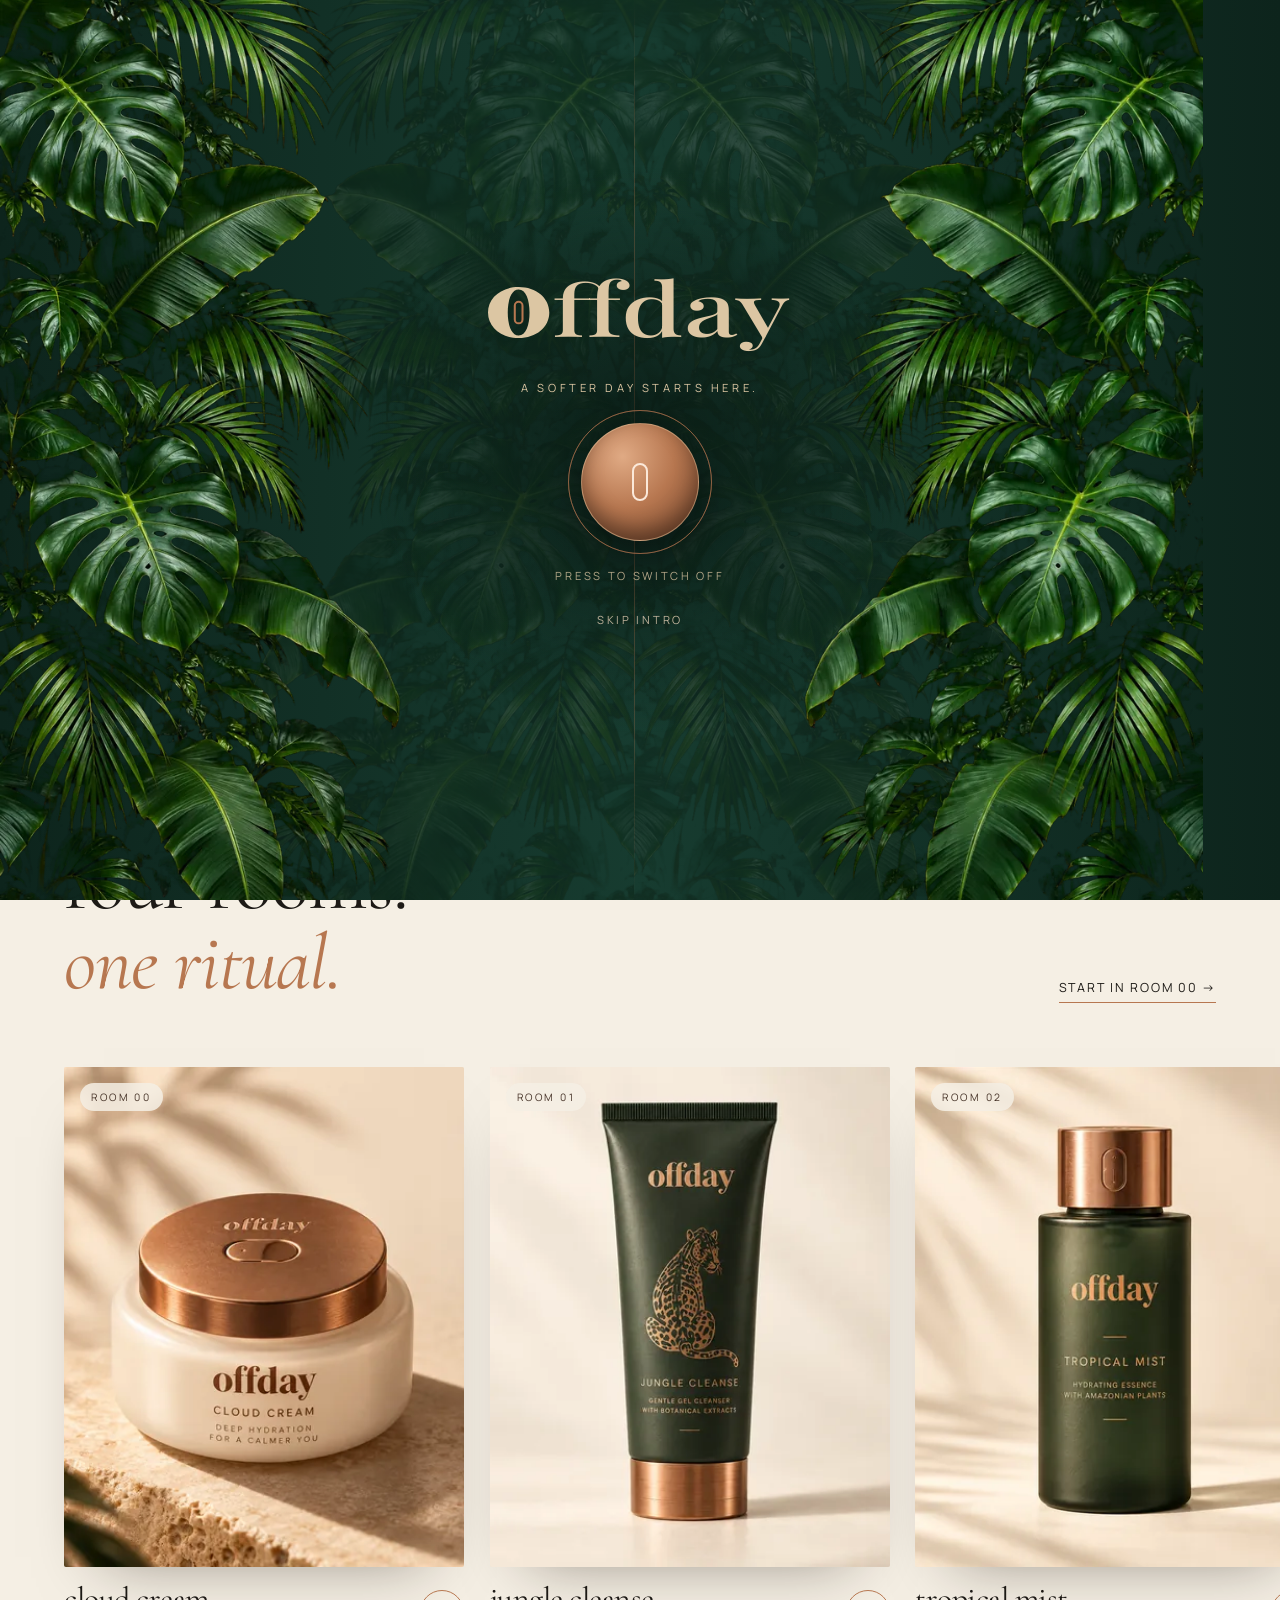
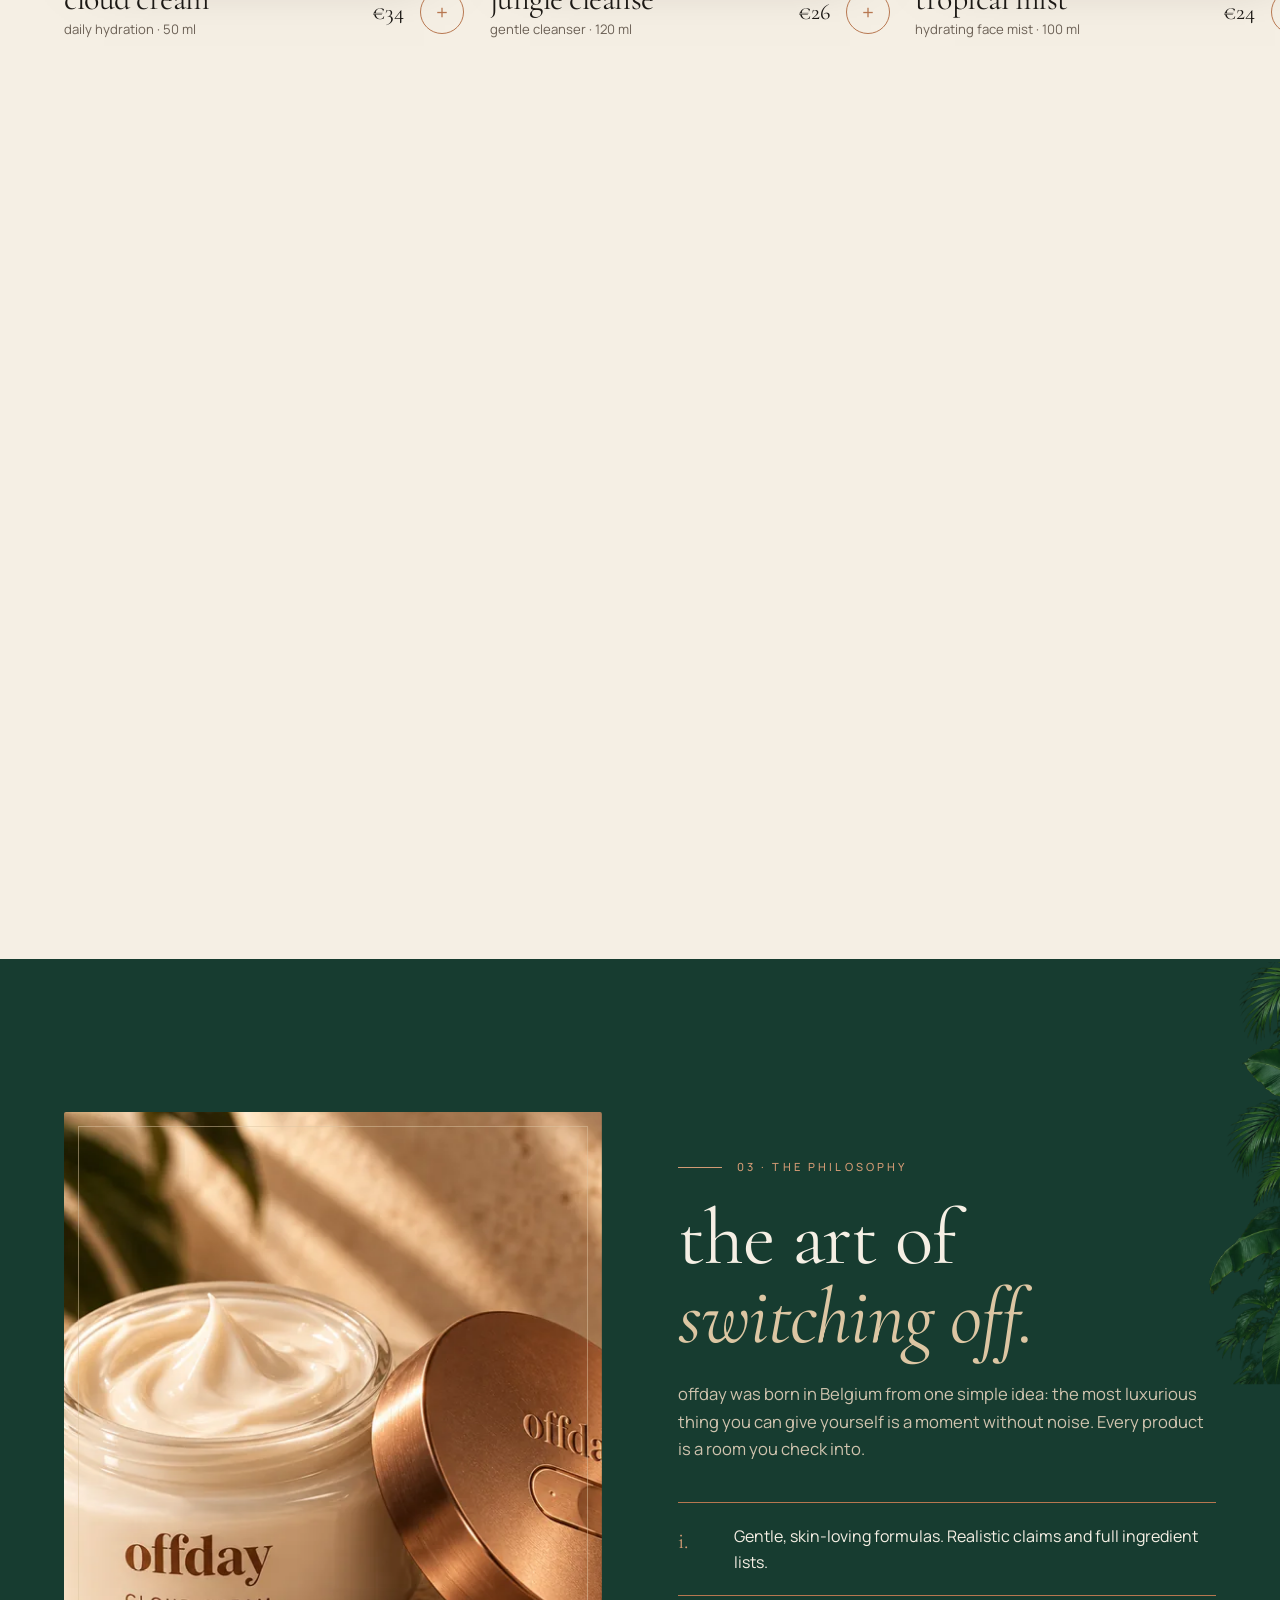
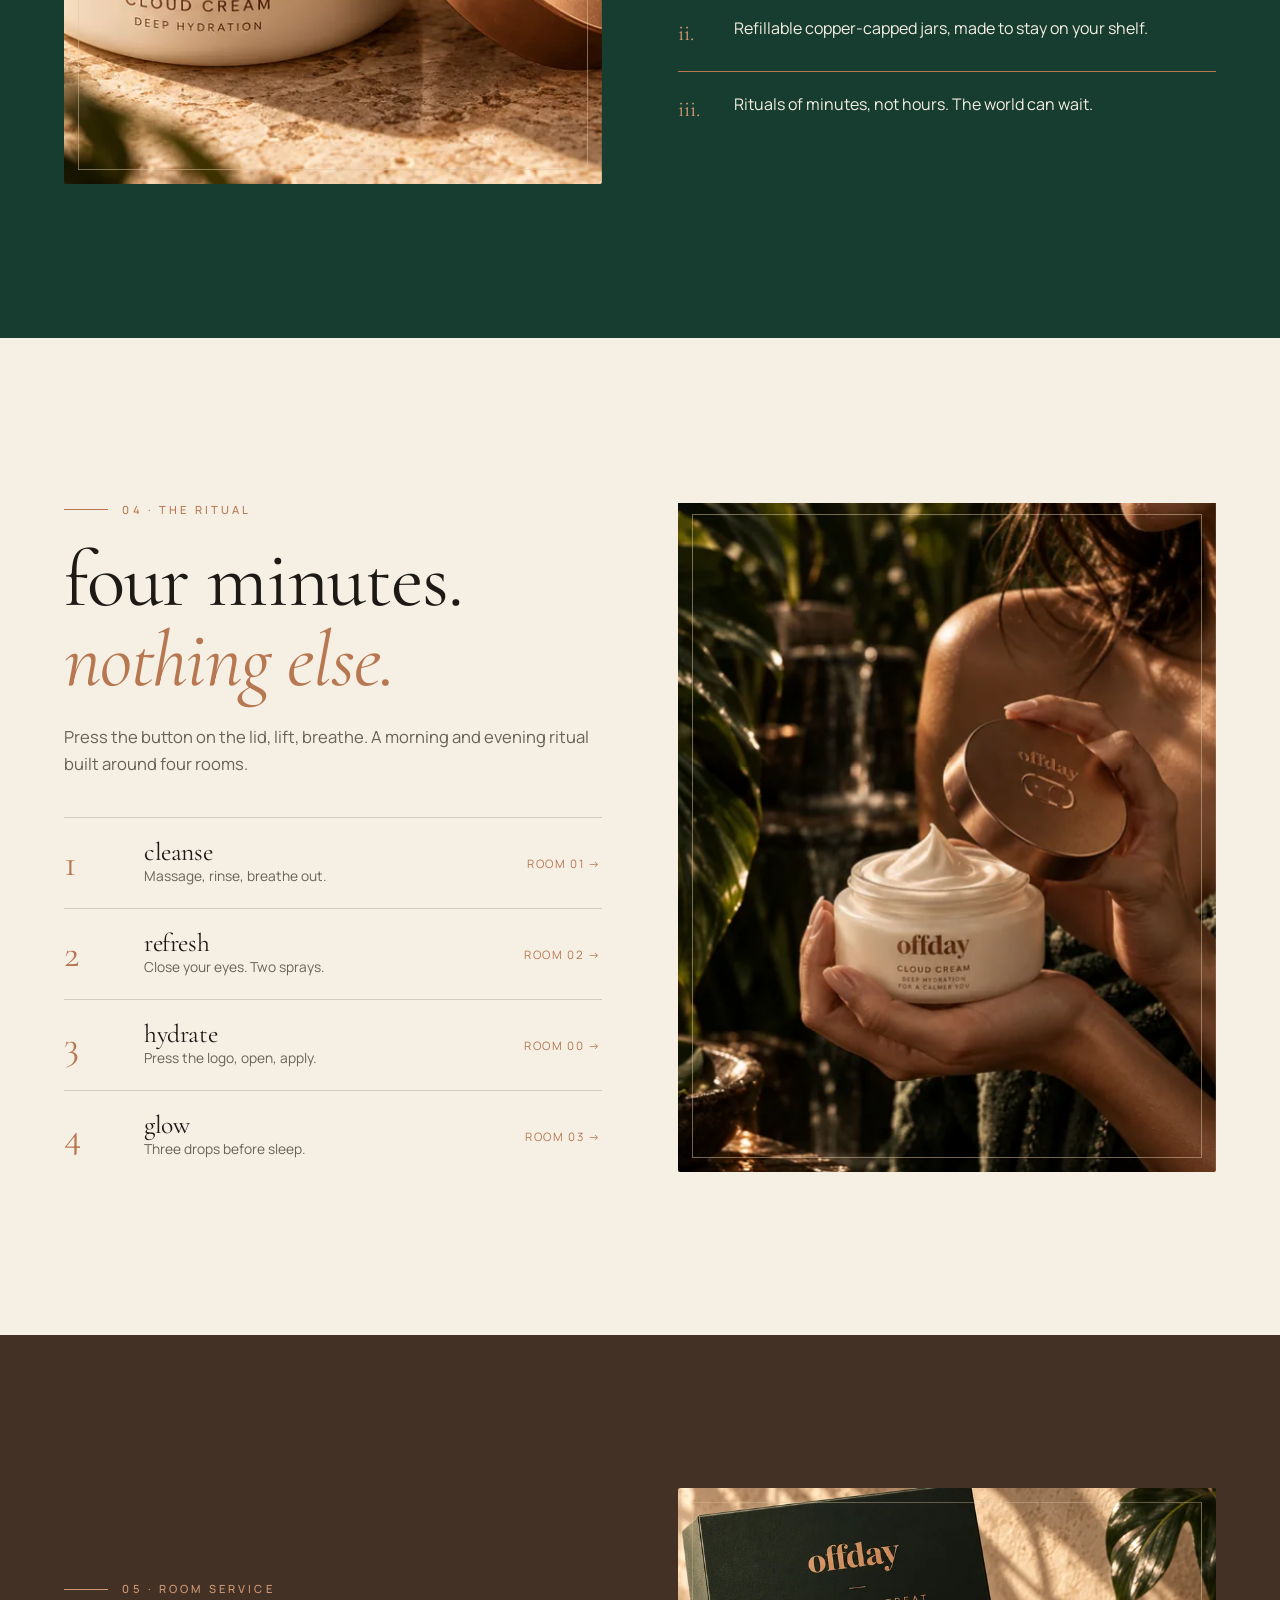
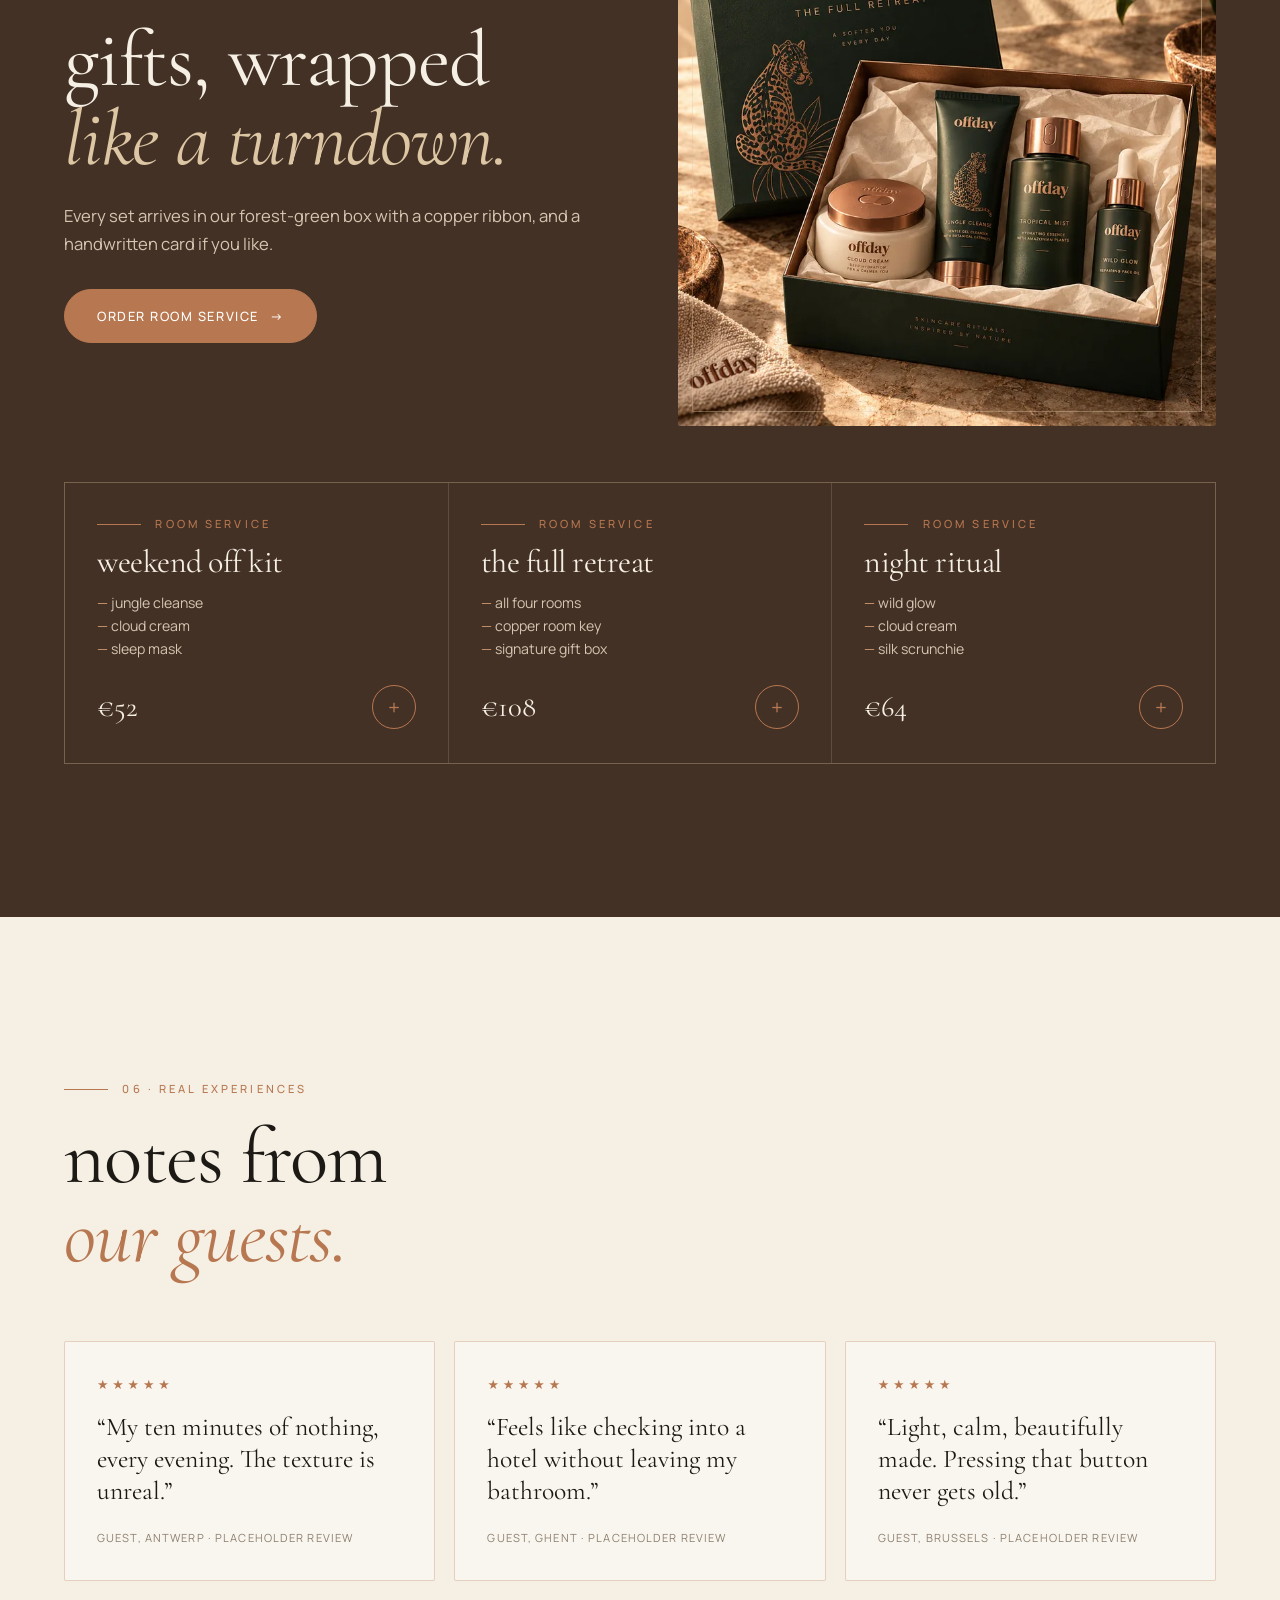
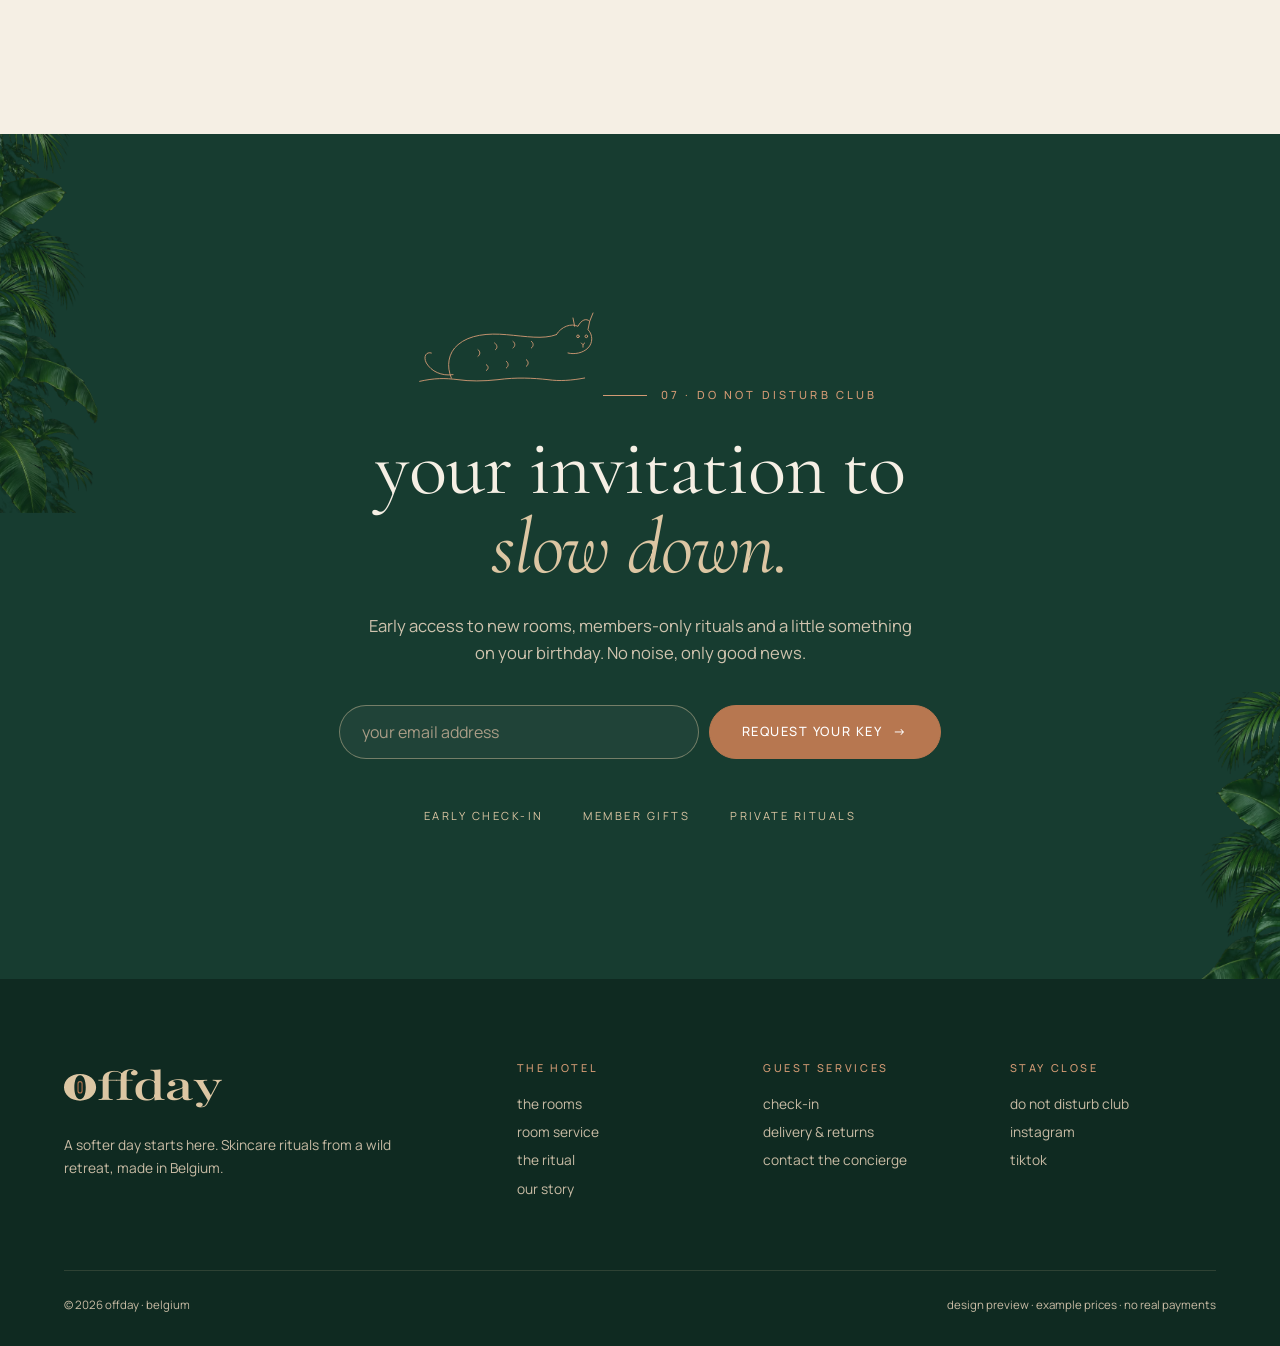
==== commit a5705982: "OFFDAY v3: jungle doors intro, premium rebuild; wild retreat moved to /v2/" ====
--- a/index.html
+++ b/index.html
@@ -1,39 +1,40 @@
-<!doctype html><html lang="en"><head><meta charset="utf-8"><meta name="viewport" content="width=device-width,initial-scale=1">
-<title>offday · the wild retreat</title><meta name="description" content="offday skincare. The world can wait."><meta name="theme-color" content="#173C30">
+<!doctype html><html lang="en"><head><meta charset="utf-8"><meta name="viewport" content="width=device-width,initial-scale=1,viewport-fit=cover">
+<title>offday · a softer day starts here</title><meta name="description" content="offday skincare. A softer day starts here."><meta name="theme-color" content="#173C30">
 <link rel="preconnect" href="https://fonts.googleapis.com"><link rel="preconnect" href="https://fonts.gstatic.com" crossorigin>
-<link href="https://fonts.googleapis.com/css2?family=Cormorant+Garamond:ital,wght@0,400;0,500;1,400&family=Inter:wght@300;400;500&display=swap" rel="stylesheet">
-<link rel="stylesheet" href="style.css"><script src="app.js" defer></script></head><body class="">
-<a class="skip" href="#main">skip to content</a>
-<div class="demo">design preview · all prices are example prices · no real orders</div>
-<header class="hdr"><div class="wrap"><a class="logo" href="index.html" aria-label="offday home">offday<i>.</i></a>
-<nav class="nav" aria-label="main"><a href="index.html#rooms">the rooms</a><a href="room-service.html">room service</a><a href="index.html#ritual">the ritual</a><a href="index.html#story">our story</a><a href="index.html#club">do not disturb club</a></nav>
-<div class="hdr-r"><a class="bag" href="check-in.html" aria-label="check-in, your bag"><svg width="16" height="16" viewBox="0 0 24 24" fill="none" stroke="currentColor" stroke-width="1.4" aria-hidden="true"><path d="M5 8h14l-1 12H6L5 8z"/><path d="M9 8V6a3 3 0 016 0v2"/></svg><span>check-in</span><b data-count>0</b></a>
-<button class="burger" aria-label="menu" aria-expanded="false"><span></span><span></span></button></div></div>
-<nav class="mnav" aria-label="mobile"><a href="index.html#rooms">the rooms</a><a href="room-service.html">room service</a><a href="index.html#ritual">the ritual</a><a href="index.html#story">our story</a><a href="index.html#club">do not disturb club</a><a href="check-in.html">check-in</a></nav></header>
-<main id="main"><section class="hero"><img src="img/hero.webp" alt="offday products on a marble ledge in a warm tropical retreat, a jaguar resting among the plants" fetchpriority="high" width="1920" height="1080">
-<div class="wrap"><div><span class="eyebrow">01 / the wild retreat · welcome to offday</span><h1 style="margin:.8rem 0 1rem">The world<br><em>can wait.</em></h1>
-<p class="lead">Your wild side of calm. Skincare that turns your daily routine into a moment just for you.</p>
-<div class="ctas" style="margin-top:1.6rem"><a class="btn" href="#rooms">discover the collection</a><a class="btn ghost" href="#story">explore the retreat</a></div></div>
-<div class="offbox"><button class="offbtn" data-offbtn aria-pressed="false" aria-label="toggle offday mode">off</button><div><p>your moment starts here.</p><span class="sub">switch off the noise.</span><small data-offlabel>OFFDAY MODE · OFF</small></div></div></div></section>
-<section class="s" id="rooms"><div class="wrap"><div class="shead"><div><span class="num">02 / explore the rooms</span><h2 style="margin-top:.8rem">four rooms. one ritual.</h2></div><a class="link" style="position:relative;text-decoration:none" href="room-00.html">start in room 00 →</a></div><div class="rooms"><article class="card rv"><a class="ph" href="room-00.html"><img src="img/cloud-cream-sm.webp" alt="offday cloud cream, 50 ml" loading="lazy" width="640" height="640"></a>
-<span class="rn">room 00 · daily hydration</span><h3><a href="room-00.html">cloud cream</a></h3><div class="meta"><span>€34 <small style="color:#8b7f70">· 50 ml</small></span><button class="add" data-add="cloud-cream" aria-label="add cloud cream to bag">+ add</button></div></article><article class="card rv"><a class="ph" href="room-01.html"><img src="img/jungle-cleanse-sm.webp" alt="offday jungle cleanse, 120 ml" loading="lazy" width="640" height="640"></a>
-<span class="rn">room 01 · gentle face cleansing</span><h3><a href="room-01.html">jungle cleanse</a></h3><div class="meta"><span>€26 <small style="color:#8b7f70">· 120 ml</small></span><button class="add" data-add="jungle-cleanse" aria-label="add jungle cleanse to bag">+ add</button></div></article><article class="card rv"><a class="ph" href="room-02.html"><img src="img/tropical-mist-sm.webp" alt="offday tropical mist, 100 ml" loading="lazy" width="640" height="640"></a>
-<span class="rn">room 02 · refreshing face mist</span><h3><a href="room-02.html">tropical mist</a></h3><div class="meta"><span>€24 <small style="color:#8b7f70">· 100 ml</small></span><button class="add" data-add="tropical-mist" aria-label="add tropical mist to bag">+ add</button></div></article><article class="card rv"><a class="ph" href="room-03.html"><img src="img/wild-glow-sm.webp" alt="offday wild glow, 30 ml" loading="lazy" width="640" height="640"></a>
-<span class="rn">room 03 · nourishing face oil</span><h3><a href="room-03.html">wild glow</a></h3><div class="meta"><span>€38 <small style="color:#8b7f70">· 30 ml</small></span><button class="add" data-add="wild-glow" aria-label="add wild glow to bag">+ add</button></div></article></div></div></section>
-<section class="s dark" id="story"><div class="wrap split"><img class="rv" src="img/texture.webp" alt="close-up of whipped cloud cream texture" loading="lazy" width="1100" height="1100">
-<div class="rv"><span class="num">03 / the philosophy</span><h2 style="margin:1rem 0">the art of<br>switching off.</h2><p>offday was born in Belgium from one simple idea: the most luxurious thing you can give yourself is a moment without noise. Every product is a room you check into. Calm textures, honest formulas, warm scents of the tropics.</p>
-<div class="pill-list"><div><b>i.</b><span>Gentle, skin-loving formulas. Realistic claims, full ingredient lists.</span></div><div><b>ii.</b><span>Refillable copper-capped jars, made to stay on your shelf.</span></div><div><b>iii.</b><span>Rituals of minutes, not hours. The world can wait.</span></div></div>
-<div style="margin-top:2rem"><svg class="cat" viewBox="0 0 240 130" aria-hidden="true"><path d="M20 112c18-4 30-4 46-2 14 2 30 2 48 0 22-3 42-2 60 0 14 2 28 1 44-2"/><path d="M58 108c-6-14-4-30 8-40 14-12 36-14 58-12 24 2 44 6 60 0"/><path d="M184 56c6-10 18-14 26-10 4-8 10-10 14-6l-2 10c6 6 6 16 0 22-6 6-16 8-24 6"/><path d="M224 40l4-10M206 46l-2-10"/><circle cx="210" cy="58" r="1.6"/><circle cx="220" cy="58" r="1.6"/><path d="M214 66l2 2 2-2M216 68v3"/><path d="M60 104c-14 2-26-4-32-14-4-8 0-14 6-12"/><path d="M90 74c3 2 3 6 0 8M110 66c3 2 4 6 1 8M132 64c3 2 3 6 0 8M154 64c3 2 3 6 0 8M100 92c3 2 3 5 0 7M124 88c3 2 3 6 0 8M148 86c3 2 3 6 0 8"/><path d="M176 98c4 6 12 10 22 10M80 100c-2 6 0 10 6 12"/></svg></div></div></div></section>
-<section class="s"><div class="wrap split"><div class="rv"><span class="num">04 / room service</span><h2 style="margin:1rem 0">gift sets,<br>delivered to your door.</h2><p style="color:#6b6155;max-width:30rem">Wrapped in our signature forest-green box with a copper ribbon. Add a handwritten card at check-in.</p><div class="bundles" style="margin-top:2rem;grid-template-columns:1fr"><article class="bundle rv"><span class="eyebrow">room service</span><h3>weekend off kit</h3><ul><li>jungle cleanse</li><li>cloud cream</li><li>do not disturb sleep mask</li></ul><div style="flex:1"></div><div class="meta" style="display:flex;justify-content:space-between;align-items:center"><span class="price">€52</span><button class="add" data-add="weekend-off">+ add</button></div></article><article class="bundle rv"><span class="eyebrow">room service</span><h3>the full retreat</h3><ul><li>all four rooms</li><li>copper room key</li><li>signature gift box</li></ul><div style="flex:1"></div><div class="meta" style="display:flex;justify-content:space-between;align-items:center"><span class="price">€108</span><button class="add" data-add="full-retreat">+ add</button></div></article><article class="bundle rv"><span class="eyebrow">room service</span><h3>night ritual</h3><ul><li>wild glow</li><li>cloud cream</li><li>silk scrunchie</li></ul><div style="flex:1"></div><div class="meta" style="display:flex;justify-content:space-between;align-items:center"><span class="price">€64</span><button class="add" data-add="night-ritual">+ add</button></div></article></div><a class="btn" style="margin-top:1.5rem" href="room-service.html">order room service</a></div>
-<img class="rv" src="img/giftbox.webp" alt="offday gift box in forest green with copper details" loading="lazy" width="1100" height="1100"></div></section>
-<section class="s walnut" id="ritual"><div class="wrap"><span class="num">05 / the ritual</span><h2 style="margin:1rem 0 2.5rem">find your routine.</h2>
-<div class="steps"><div class="step rv"><span>1</span><h3>cleanse</h3><p style="color:#d8cbb6">Jungle cleanse, morning and night. Massage, rinse, breathe.</p><a href="room-01.html" style="font-size:.8rem;color:var(--champ)">room 01 →</a></div><div class="step rv"><span>2</span><h3>refresh</h3><p style="color:#d8cbb6">Tropical mist. Close your eyes, two sprays.</p><a href="room-02.html" style="font-size:.8rem;color:var(--champ)">room 02 →</a></div><div class="step rv"><span>3</span><h3>hydrate</h3><p style="color:#d8cbb6">Cloud cream. Press the logo, open, apply.</p><a href="room-00.html" style="font-size:.8rem;color:var(--champ)">room 00 →</a></div><div class="step rv"><span>4</span><h3>glow</h3><p style="color:#d8cbb6">Wild glow. Three drops before sleep.</p><a href="room-03.html" style="font-size:.8rem;color:var(--champ)">room 03 →</a></div></div></div></section>
-<section class="s"><div class="wrap"><span class="num">06 / real experiences</span><h2 style="margin:1rem 0 2.5rem">notes from our guests.</h2><div class="reviews"><figure class="review rv"><div class="stars" aria-label="5 out of 5">★★★★★</div><q>My ten minutes of nothing, every evening. The texture is unreal.</q><figcaption class="ph-note">Guest, Antwerp · placeholder review</figcaption></figure><figure class="review rv"><div class="stars" aria-label="5 out of 5">★★★★★</div><q>Feels like checking into a hotel without leaving my bathroom.</q><figcaption class="ph-note">Guest, Ghent · placeholder review</figcaption></figure><figure class="review rv"><div class="stars" aria-label="5 out of 5">★★★★★</div><q>Light, calm, beautifully made. The button on the jar gets me every time.</q><figcaption class="ph-note">Guest, Brussels · placeholder review</figcaption></figure></div></div></section><section class="s dark club" id="club"><div class="wrap"><div style="display:flex;justify-content:center"><svg class="cat" viewBox="0 0 240 130" aria-hidden="true"><path d="M20 112c18-4 30-4 46-2 14 2 30 2 48 0 22-3 42-2 60 0 14 2 28 1 44-2"/><path d="M58 108c-6-14-4-30 8-40 14-12 36-14 58-12 24 2 44 6 60 0"/><path d="M184 56c6-10 18-14 26-10 4-8 10-10 14-6l-2 10c6 6 6 16 0 22-6 6-16 8-24 6"/><path d="M224 40l4-10M206 46l-2-10"/><circle cx="210" cy="58" r="1.6"/><circle cx="220" cy="58" r="1.6"/><path d="M214 66l2 2 2-2M216 68v3"/><path d="M60 104c-14 2-26-4-32-14-4-8 0-14 6-12"/><path d="M90 74c3 2 3 6 0 8M110 66c3 2 4 6 1 8M132 64c3 2 3 6 0 8M154 64c3 2 3 6 0 8M100 92c3 2 3 5 0 7M124 88c3 2 3 6 0 8M148 86c3 2 3 6 0 8"/><path d="M176 98c4 6 12 10 22 10M80 100c-2 6 0 10 6 12"/></svg></div><span class="num" style="justify-content:center">07 / do not disturb club</span><h2>your invitation to slow down.</h2><p style="max-width:34rem;margin:auto">Early access to new rooms, members-only rituals and a little something on your birthday. No noise, only good news.</p>
-<form data-club><label for="em" class="skip">email</label><input id="em" type="email" required placeholder="your email address"><button class="btn">request your key</button></form>
-<div class="perks"><span>early check-in</span><span>member gifts</span><span>private rituals</span></div></div></section></main>
-<footer><div class="wrap"><div><a class="logo" href="index.html">offday<i>.</i></a><p style="margin-top:1rem;max-width:22rem">the wild retreat. skincare for the moment the world can wait.</p></div>
-<div><b>the hotel</b><a href="index.html#rooms">the rooms</a><a href="room-service.html">room service</a><a href="index.html#ritual">the ritual</a></div>
-<div><b>guest services</b><a href="#">delivery & returns</a><a href="#">contact the concierge</a><a href="index.html#club">do not disturb club</a></div>
-<div><b>follow</b><a href="#">instagram</a><a href="#">tiktok</a></div>
-<div class="legal">© 2026 offday · belgium · design preview, example prices, no real payments.</div></div></footer>
+<link href="https://fonts.googleapis.com/css2?family=Cormorant+Garamond:ital,wght@0,400;0,500;1,400&family=Manrope:wght@400;500;600&family=Playfair+Display:wght@500&display=swap" rel="stylesheet">
+<link rel="stylesheet" href="style.css"><link rel="preload" as="image" href="img2/leaves-left.webp"><link rel="preload" as="image" href="img2/leaves-right.webp"><script src="app.js" defer></script></head><body>
+<a class="skip" href="#main">skip to content</a><div class="doors" role="dialog" aria-label="welcome to offday"><div class="door l"><img class="b" src="img2/leaves-right.webp" alt=""><img src="img2/leaves-left.webp" alt=""></div><div class="door r"><img class="b" src="img2/leaves-left.webp" alt=""><img src="img2/leaves-right.webp" alt=""></div>
+<div class="doors-c"><span class="logo"><svg viewBox="0 0 268 74" role="img" aria-label="offday"><path fill="currentColor" fill-rule="evenodd" d="M27 15c15.5 0 27 9.6 27 22.5S42.5 60 27 60 0 50.4 0 37.5 11.5 15 27 15zm0 2.2c-6.4 0-9.6 9.3-9.6 20.3s3.2 20.3 9.6 20.3 9.6-9.3 9.6-20.3S33.4 17.2 27 17.2z"/><rect x="23.6" y="28" width="6.8" height="19" rx="3.4" fill="none" stroke="#B77750" stroke-width="1.8"/><text x="56" y="59" font-family="Playfair Display,Didot,Georgia,serif" font-size="66" font-weight="500" fill="currentColor" textLength="210" lengthAdjust="spacingAndGlyphs">ffday</text></svg></span><p>a softer day starts here.</p><button class="bigoff" data-open aria-label="press to enter offday"><i></i></button><p style="letter-spacing:.24em;opacity:.8">press to switch off</p><button class="skipintro" data-open>skip intro</button></div></div>
+<header class="hdr"><div class="wrap"><a class="logo" href="index.html" aria-label="offday home"><svg viewBox="0 0 268 74" role="img" aria-label="offday"><path fill="currentColor" fill-rule="evenodd" d="M27 15c15.5 0 27 9.6 27 22.5S42.5 60 27 60 0 50.4 0 37.5 11.5 15 27 15zm0 2.2c-6.4 0-9.6 9.3-9.6 20.3s3.2 20.3 9.6 20.3 9.6-9.3 9.6-20.3S33.4 17.2 27 17.2z"/><rect x="23.6" y="28" width="6.8" height="19" rx="3.4" fill="none" stroke="#B77750" stroke-width="1.8"/><text x="56" y="59" font-family="Playfair Display,Didot,Georgia,serif" font-size="66" font-weight="500" fill="currentColor" textLength="210" lengthAdjust="spacingAndGlyphs">ffday</text></svg></a><nav class="nav" aria-label="main"><a href="index.html#rooms">the rooms</a><a href="room-service.html">room service</a><a href="index.html#ritual">the ritual</a><a href="index.html#story">our story</a><a href="index.html#club">do not disturb club</a></nav>
+<div class="hdr-r"><button class="navoff" data-mode aria-pressed="false" aria-label="offday mode: switch off the noise" title="offday mode"><i></i></button><button class="bagbtn" aria-label="open your bag"><span>bag</span><b data-count>0</b></button><button class="burger" aria-label="menu" aria-expanded="false"><span></span><span></span></button></div></div></header>
+<nav class="mnav" aria-label="mobile"><a href="index.html#rooms">the rooms</a><a href="room-service.html">room service</a><a href="index.html#ritual">the ritual</a><a href="index.html#story">our story</a><a href="index.html#club">do not disturb club</a><a href="check-in.html">check-in</a><small>a softer day starts here.</small></nav>
+<main id="main"><section class="hero"><div class="media"><img class="" src="img2/hero-1440.webp" srcset="img2/hero-960.webp 960w, img2/hero-1440.webp 1440w, img2/hero-1916.webp 1916w" sizes="100vw" alt="offday products on dark marble in a dusk jungle retreat, a jaguar resting by a waterfall" style="object-position:68% 62%" fetchpriority=high width="1916" height="821"></div>
+<img class="lv l" data-par="-.25" src="img2/leaves-left.webp" alt=""><img class="lv r" data-par=".18" src="img2/leaves-right.webp" alt="">
+<div class="wrap"><span class="kick in" style="color:var(--ch)">01 · welcome to offday</span><h1><span class="ln"><span>A softer day</span></span><span class="ln"><span><em>starts here.</em></span></span></h1>
+<div class="hero-meta"><div><p class="sub">Your wild side of calm.</p><p class="lede">Skincare rituals from a wild retreat. Four rooms, one moment just for you.</p><div class="ctas"><a class="btn" href="#rooms">discover the collection <span class="arr">→</span></a><a class="btn ghost" href="#story">explore the retreat</a></div></div>
+<button class="modecard" data-mode aria-pressed="false"><span class="bigoff" aria-hidden="true"><i></i></span><span><b>switch off the noise.</b><small data-modelabel>OFFDAY MODE · OFF</small></span></button></div></div><span class="scrollcue" aria-hidden="true"></span></section>
+<div class="trust"><div class="wrap"><span>free delivery in belgium from €50</span><span>30-day returns</span><span>cruelty-free (to be certified)</span><span>secret room key from €60</span><span>example prices · preview</span></div></div>
+<section class="hs pin" id="rooms"><div class="pinbox" style="padding:clamp(5rem,10vw,0) 0 3rem"><div class="wrap shead" style="width:auto;margin-inline:5vw"><div><span class="kick">02 · explore the rooms</span><h2>four rooms.<br><em>one ritual.</em></h2></div><a class="tlink" href="room-00.html">start in room 00 →</a></div><div class="track"><article class="card rv" style="--d:0"><a class="ph" href="room-00.html" aria-label="cloud cream, room 00"><span class="tag">room 00</span><img class="" src="img2/cloud-cream-800.webp" srcset="img2/cloud-cream-480.webp 480w, img2/cloud-cream-800.webp 800w, img2/cloud-cream-1254.webp 1254w" sizes="(min-width:1000px) 400px, 78vw" alt="offday cloud cream 50 ml" style="object-position:50% 50%" loading=lazy decoding=async ><img class="alt" src="img2/lifestyle-900.webp" srcset="img2/lifestyle-600.webp 600w, img2/lifestyle-900.webp 900w, img2/lifestyle-1122.webp 1122w" sizes="(min-width:1000px) 400px, 78vw" alt="" style="object-position:55% 45%" loading=lazy decoding=async ></a>
+<div class="row"><div><h3><a href="room-00.html">cloud cream</a></h3><span class="meta">daily hydration · 50 ml</span></div><div style="display:flex;align-items:center;gap:1rem"><span class="price">€34</span><button class="qadd" data-add="cloud-cream" aria-label="quick add cloud cream to bag">+</button></div></div></article><article class="card rv" style="--d:1"><a class="ph" href="room-01.html" aria-label="jungle cleanse, room 01"><span class="tag">room 01</span><img class="" src="img2/jungle-cleanse-800.webp" srcset="img2/jungle-cleanse-480.webp 480w, img2/jungle-cleanse-800.webp 800w, img2/jungle-cleanse-1254.webp 1254w" sizes="(min-width:1000px) 400px, 78vw" alt="offday jungle cleanse 120 ml" style="object-position:50% 50%" loading=lazy decoding=async ><img class="alt" src="img2/shelf-800.webp" srcset="img2/shelf-480.webp 480w, img2/shelf-800.webp 800w, img2/shelf-1672.webp 1672w" sizes="(min-width:1000px) 400px, 78vw" alt="" style="object-position:40% 60%" loading=lazy decoding=async ></a>
+<div class="row"><div><h3><a href="room-01.html">jungle cleanse</a></h3><span class="meta">gentle cleanser · 120 ml</span></div><div style="display:flex;align-items:center;gap:1rem"><span class="price">€26</span><button class="qadd" data-add="jungle-cleanse" aria-label="quick add jungle cleanse to bag">+</button></div></div></article><article class="card rv" style="--d:2"><a class="ph" href="room-02.html" aria-label="tropical mist, room 02"><span class="tag">room 02</span><img class="" src="img2/tropical-mist-800.webp" srcset="img2/tropical-mist-480.webp 480w, img2/tropical-mist-800.webp 800w, img2/tropical-mist-1254.webp 1254w" sizes="(min-width:1000px) 400px, 78vw" alt="offday tropical mist 100 ml" style="object-position:50% 50%" loading=lazy decoding=async ><img class="alt" src="img2/shelf-800.webp" srcset="img2/shelf-480.webp 480w, img2/shelf-800.webp 800w, img2/shelf-1672.webp 1672w" sizes="(min-width:1000px) 400px, 78vw" alt="" style="object-position:40% 60%" loading=lazy decoding=async ></a>
+<div class="row"><div><h3><a href="room-02.html">tropical mist</a></h3><span class="meta">hydrating face mist · 100 ml</span></div><div style="display:flex;align-items:center;gap:1rem"><span class="price">€24</span><button class="qadd" data-add="tropical-mist" aria-label="quick add tropical mist to bag">+</button></div></div></article><article class="card rv" style="--d:3"><a class="ph" href="room-03.html" aria-label="wild glow, room 03"><span class="tag">room 03</span><img class="" src="img2/wild-glow-800.webp" srcset="img2/wild-glow-480.webp 480w, img2/wild-glow-800.webp 800w, img2/wild-glow-1254.webp 1254w" sizes="(min-width:1000px) 400px, 78vw" alt="offday wild glow 30 ml" style="object-position:50% 50%" loading=lazy decoding=async ><img class="alt" src="img2/shelf-800.webp" srcset="img2/shelf-480.webp 480w, img2/shelf-800.webp 800w, img2/shelf-1672.webp 1672w" sizes="(min-width:1000px) 400px, 78vw" alt="" style="object-position:40% 60%" loading=lazy decoding=async ></a>
+<div class="row"><div><h3><a href="room-03.html">wild glow</a></h3><span class="meta">nourishing face oil · 30 ml</span></div><div style="display:flex;align-items:center;gap:1rem"><span class="price">€38</span><button class="qadd" data-add="wild-glow" aria-label="quick add wild glow to bag">+</button></div></div></article><div class="card" style="flex-basis:min(78vw,400px);justify-content:center"><div class="ph" style="display:grid;place-items:center;background:var(--g);color:var(--ch);text-align:center;padding:2rem"><div><p class="disp" style="font-size:2.2rem;line-height:1.1">stay longer with<br>room service</p><a class="btn" style="margin-top:1.5rem" href="room-service.html">gift sets →</a></div></div></div></div><div class="progress"><i></i></div></div></section>
+<section class="s dark" id="story" style="overflow:hidden"><img class="leafdeco" data-par="-.15" src="img2/leaves-right.webp" alt="" style="right:-8%;top:-15%"><div class="wrap split"><div class="frame a45 rv"><img class="par" src="img2/texture-800.webp" srcset="img2/texture-480.webp 480w, img2/texture-800.webp 800w, img2/texture-1254.webp 1254w" sizes="(min-width:960px) 45vw, 90vw" alt="close-up of whipped cloud cream" style="object-position:50% 50%" loading=lazy decoding=async data-par="-.06"></div>
+<div class="rv" style="--d:1"><span class="kick">03 · the philosophy</span><h2 style="margin:1.4rem 0">the art of<br><em>switching off.</em></h2><p class="lede">offday was born in Belgium from one simple idea: the most luxurious thing you can give yourself is a moment without noise. Every product is a room you check into.</p>
+<div class="principles"><div><b>i.</b><span>Gentle, skin-loving formulas. Realistic claims and full ingredient lists.</span></div><div><b>ii.</b><span>Refillable copper-capped jars, made to stay on your shelf.</span></div><div><b>iii.</b><span>Rituals of minutes, not hours. The world can wait.</span></div></div></div></div></section>
+<section class="s" id="ritual"><div class="wrap split rev"><div class="frame a45 rv"><img class="par" src="img2/lifestyle-900.webp" srcset="img2/lifestyle-600.webp 600w, img2/lifestyle-900.webp 900w, img2/lifestyle-1122.webp 1122w" sizes="(min-width:960px) 45vw, 90vw" alt="hands holding an open jar of offday cloud cream with the copper lid lifted" style="object-position:55% 45%" loading=lazy decoding=async data-par="-.05"></div>
+<div class="rv" style="--d:1"><span class="kick">04 · the ritual</span><h2 style="margin:1.4rem 0">four minutes.<br><em>nothing else.</em></h2><p class="lede">Press the button on the lid, lift, breathe. A morning and evening ritual built around four rooms.</p>
+<div class="steps"><div class="step"><span>1</span><div><h3>cleanse</h3><p>Massage, rinse, breathe out.</p></div><a href="room-01.html">room 01 →</a></div><div class="step"><span>2</span><div><h3>refresh</h3><p>Close your eyes. Two sprays.</p></div><a href="room-02.html">room 02 →</a></div><div class="step"><span>3</span><div><h3>hydrate</h3><p>Press the logo, open, apply.</p></div><a href="room-00.html">room 00 →</a></div><div class="step"><span>4</span><div><h3>glow</h3><p>Three drops before sleep.</p></div><a href="room-03.html">room 03 →</a></div></div></div></div></section>
+<section class="s walnut"><div class="wrap"><div class="split" style="margin-bottom:3.5rem"><div class="rv"><span class="kick" style="color:var(--cu2)">05 · room service</span><h2 style="margin:1.4rem 0">gifts, wrapped<br><em style="color:var(--ch)">like a turndown.</em></h2><p class="lede" style="color:#d4c6b0">Every set arrives in our forest-green box with a copper ribbon, and a handwritten card if you like.</p><a class="btn" style="margin-top:2rem" href="room-service.html">order room service <span class="arr">→</span></a></div>
+<div class="frame a11 rv" style="--d:1"><img class="" src="img2/giftbox-800.webp" srcset="img2/giftbox-480.webp 480w, img2/giftbox-800.webp 800w, img2/giftbox-1254.webp 1254w" sizes="(min-width:960px) 45vw, 90vw" alt="offday gift box in forest green with copper details" style="object-position:50% 55%" loading=lazy decoding=async ></div></div><div class="bundles"><article class="bundle rv" style="--d:0"><span class="kick">room service</span><h3>weekend off kit</h3><ul><li>jungle cleanse</li><li>cloud cream</li><li>sleep mask</li></ul><div class="foot"><span class="price">€52</span><button class="qadd" data-add="weekend-off" aria-label="add weekend off kit to bag">+</button></div></article><article class="bundle rv" style="--d:1"><span class="kick">room service</span><h3>the full retreat</h3><ul><li>all four rooms</li><li>copper room key</li><li>signature gift box</li></ul><div class="foot"><span class="price">€108</span><button class="qadd" data-add="full-retreat" aria-label="add the full retreat to bag">+</button></div></article><article class="bundle rv" style="--d:2"><span class="kick">room service</span><h3>night ritual</h3><ul><li>wild glow</li><li>cloud cream</li><li>silk scrunchie</li></ul><div class="foot"><span class="price">€64</span><button class="qadd" data-add="night-ritual" aria-label="add night ritual to bag">+</button></div></article></div></div></section>
+<section class="s"><div class="wrap"><div class="shead"><div><span class="kick">06 · real experiences</span><h2>notes from<br><em>our guests.</em></h2></div></div><div class="reviews"><figure class="review rv" style="--d:0"><div class="stars" aria-label="5 out of 5">★★★★★</div><q>My ten minutes of nothing, every evening. The texture is unreal.</q><figcaption class="ph-note">guest, antwerp · placeholder review</figcaption></figure><figure class="review rv" style="--d:1"><div class="stars" aria-label="5 out of 5">★★★★★</div><q>Feels like checking into a hotel without leaving my bathroom.</q><figcaption class="ph-note">guest, ghent · placeholder review</figcaption></figure><figure class="review rv" style="--d:2"><div class="stars" aria-label="5 out of 5">★★★★★</div><q>Light, calm, beautifully made. Pressing that button never gets old.</q><figcaption class="ph-note">guest, brussels · placeholder review</figcaption></figure></div></div></section><section class="s dark club" id="club"><img class="leafdeco" data-par="-.12" src="img2/leaves-left.webp" alt="" style="left:-6%;top:-10%"><img class="leafdeco" data-par=".1" src="img2/leaves-right.webp" alt="" style="right:-6%;bottom:-20%"><div class="wrap" style="position:relative"><svg class="cat" viewBox="0 0 240 130" aria-hidden="true"><path d="M20 112c18-4 30-4 46-2 14 2 30 2 48 0 22-3 42-2 60 0 14 2 28 1 44-2"/><path d="M58 108c-6-14-4-30 8-40 14-12 36-14 58-12 24 2 44 6 60 0"/><path d="M184 56c6-10 18-14 26-10 4-8 10-10 14-6l-2 10c6 6 6 16 0 22-6 6-16 8-24 6"/><path d="M224 40l4-10M206 46l-2-10"/><circle cx="210" cy="58" r="1.6"/><circle cx="220" cy="58" r="1.6"/><path d="M214 66l2 2 2-2M216 68v3"/><path d="M60 104c-14 2-26-4-32-14-4-8 0-14 6-12"/><path d="M90 74c3 2 3 6 0 8M110 66c3 2 4 6 1 8M132 64c3 2 3 6 0 8M154 64c3 2 3 6 0 8M100 92c3 2 3 5 0 7M124 88c3 2 3 6 0 8M148 86c3 2 3 6 0 8"/></svg><span class="kick" style="margin-top:2rem">07 · do not disturb club</span><h2>your invitation to <em>slow down.</em></h2><p class="lede" style="margin:auto">Early access to new rooms, members-only rituals and a little something on your birthday. No noise, only good news.</p>
+<form data-club><label for="em" class="sr">email address</label><input id="em" type="email" required placeholder="your email address" autocomplete="email"><button class="btn">request your key <span class="arr">→</span></button></form><div class="perks"><span>early check-in</span><span>member gifts</span><span>private rituals</span></div></div></section></main>
+<footer><div class="wrap"><div class="grid"><div><a class="logo" href="index.html"><svg viewBox="0 0 268 74" role="img" aria-label="offday"><path fill="currentColor" fill-rule="evenodd" d="M27 15c15.5 0 27 9.6 27 22.5S42.5 60 27 60 0 50.4 0 37.5 11.5 15 27 15zm0 2.2c-6.4 0-9.6 9.3-9.6 20.3s3.2 20.3 9.6 20.3 9.6-9.3 9.6-20.3S33.4 17.2 27 17.2z"/><rect x="23.6" y="28" width="6.8" height="19" rx="3.4" fill="none" stroke="#B77750" stroke-width="1.8"/><text x="56" y="59" font-family="Playfair Display,Didot,Georgia,serif" font-size="66" font-weight="500" fill="currentColor" textLength="210" lengthAdjust="spacingAndGlyphs">ffday</text></svg></a><p style="margin-top:1.2rem;max-width:22rem">A softer day starts here. Skincare rituals from a wild retreat, made in Belgium.</p></div>
+<div><h4>the hotel</h4><a href="index.html#rooms">the rooms</a><a href="room-service.html">room service</a><a href="index.html#ritual">the ritual</a><a href="index.html#story">our story</a></div>
+<div><h4>guest services</h4><a href="check-in.html">check-in</a><a href="#">delivery & returns</a><a href="#">contact the concierge</a></div>
+<div><h4>stay close</h4><a href="index.html#club">do not disturb club</a><a href="#">instagram</a><a href="#">tiktok</a></div></div>
+<div class="legal"><span>© 2026 offday · belgium</span><span>design preview · example prices · no real payments</span></div></div></footer>
+<div class="scrim"></div><aside class="drawer" aria-hidden="true" aria-label="your bag"><header><h2>your stay</h2><button class="xbtn" aria-label="close bag">✕</button></header>
+<div class="gift"><span data-gift></span><div class="bar"><i data-bar></i></div></div><div class="lines" data-lines></div>
+<footer><div class="rowp"><span>subtotal</span><span data-sub></span></div><div class="rowp"><span>delivery (BE)</span><span data-ship></span></div><div class="tot"><span>total</span><span data-total></span></div><a class="btn" style="width:100%" href="check-in.html">check-in <span class="arr">→</span></a><p class="ph-note" style="text-align:center;margin-top:.8rem">example prices · demo checkout</p></footer></aside>
 </body></html>
--- a/style.css
+++ b/style.css
@@ -1,184 +1,302 @@
-:root{--green:#173C30;--copper:#B77750;--ivory:#F5EFE4;--walnut:#443126;--champ:#DCC6A3;--ink:#22201b;--bg:var(--ivory);--t:.5s;--serif:"Cormorant Garamond",Georgia,serif;--sans:"Inter",system-ui,-apple-system,Segoe UI,sans-serif}
-*{box-sizing:border-box;margin:0}
-html{scroll-behavior:smooth}
-body{font-family:var(--sans);background:var(--bg);color:var(--ink);font-size:16px;line-height:1.6;transition:background 1.2s,color 1.2s;-webkit-font-smoothing:antialiased}
-body.is-off{--bg:#e9dcc7;--t:1.2s;background:#e9dcc7}
-body.is-off .dark-on-off{background:#2a1d15}
-img{max-width:100%;display:block}
-a{color:inherit}
-:focus-visible{outline:2px solid var(--copper);outline-offset:3px}
-.wrap{width:min(1240px,92vw);margin:auto}
-.serif{font-family:var(--serif);font-weight:400}
-.eyebrow{font-size:.72rem;letter-spacing:.24em;text-transform:uppercase;color:var(--copper)}
-h1,h2,h3{font-family:var(--serif);font-weight:400;line-height:1.05;letter-spacing:-.01em}
-h2{font-size:clamp(2.2rem,5vw,3.8rem)}
-.skip{position:absolute;left:-999px}.skip:focus{left:1rem;top:1rem;background:#fff;padding:.5rem;z-index:99}
+@view-transition{navigation:auto}
+:root{--g:#173C30;--g2:#0f2a21;--cu:#B77750;--cu2:#d29a74;--iv:#F5EFE4;--w:#443126;--ch:#DCC6A3;--ink:#1d1a16;--mut:#6c6156;--bg:var(--iv);--sp:1;--disp:"Cormorant Garamond",Georgia,serif;--sans:"Manrope",system-ui,sans-serif;--ease:cubic-bezier(.22,.8,.2,1)}
+*{box-sizing:border-box;margin:0;padding:0}
+html{scroll-behavior:smooth;-webkit-text-size-adjust:100%}
+body{font-family:var(--sans);background:var(--bg);color:var(--ink);font-size:16px;line-height:1.65;-webkit-font-smoothing:antialiased;transition:background 1.4s,color 1.4s;overflow-x:hidden}
+body.is-off{--bg:#e8dbc4;--sp:1.9}
+body.lock{overflow:hidden}
+img{display:block;max-width:100%}
+a{color:inherit;text-decoration:none}
+button{font:inherit;color:inherit}
+:focus-visible{outline:2px solid var(--cu);outline-offset:4px;border-radius:4px}
+.wrap{width:min(1320px,90vw);margin-inline:auto}
+.sr{position:absolute;width:1px;height:1px;overflow:hidden;clip:rect(0 0 0 0)}
+.skip{position:fixed;left:1rem;top:-4rem;z-index:999;background:var(--iv);padding:.6rem 1rem}.skip:focus{top:1rem}
+h1,h2,h3,.disp{font-family:var(--disp);font-weight:400;line-height:1;letter-spacing:-.015em}
+h2{font-size:clamp(2.6rem,6.2vw,5.4rem)}
+h2 em,h1 em{font-style:italic;color:var(--cu)}
+.dark h2 em,.hero h1 em{color:var(--ch)}
+.kick{display:inline-flex;align-items:center;gap:.9rem;font-size:.7rem;letter-spacing:.28em;text-transform:uppercase;color:var(--cu);font-weight:500}
+.kick::before{content:"";width:0;height:1px;background:currentColor;transition:width 1.2s var(--ease) .2s}
+.in .kick::before,.kick.in::before{width:44px}
+.dark .kick{color:var(--cu2)}
+.lede{font-size:clamp(1rem,1.3vw,1.12rem);color:var(--mut);max-width:34rem}
+.dark .lede{color:#cfc3ae}
+/* logo */
+.logo{display:inline-flex;color:var(--g)}
+.logo svg{height:30px;width:auto;overflow:visible}
+.dark .logo,.hdr.on-dark .logo,footer .logo{color:var(--ch)}
 /* header */
-.hdr{position:sticky;top:0;z-index:50;background:color-mix(in srgb,var(--bg) 88%,transparent);backdrop-filter:blur(10px);border-bottom:1px solid rgba(183,119,80,.25);transition:background 1.2s}
-.hdr .wrap{display:flex;align-items:center;justify-content:space-between;height:68px;gap:1rem}
-.logo{font-family:var(--serif);font-size:2.1rem;text-decoration:none;color:var(--green);letter-spacing:-.02em;line-height:1}
-.logo i{color:var(--copper);font-style:normal}
-.nav{display:none;gap:1.6rem;font-size:.82rem;letter-spacing:.04em}
-.nav a{text-decoration:none;position:relative;padding:.3rem 0}
-.nav a::after,.link::after{content:"";position:absolute;left:0;bottom:0;height:1px;width:100%;background:var(--copper);transform:scaleX(0);transform-origin:left;transition:transform var(--t)}
-.nav a:hover::after,.link:hover::after{transform:scaleX(1)}
-.hdr-r{display:flex;align-items:center;gap:.6rem}
-.bag{display:flex;align-items:center;gap:.4rem;text-decoration:none;font-size:.82rem;padding:.4rem .6rem;border:1px solid rgba(183,119,80,.5);border-radius:99px}
-.bag b{background:var(--green);color:var(--ivory);border-radius:99px;min-width:1.4rem;height:1.4rem;display:grid;place-items:center;font-size:.7rem;font-weight:500}
-.burger{background:none;border:0;width:40px;height:40px;cursor:pointer;display:grid;place-content:center;gap:6px}
-.burger span{display:block;width:22px;height:1px;background:var(--ink)}
-.mnav{display:none;flex-direction:column;padding:1rem 4vw 1.6rem;gap:.9rem;font-family:var(--serif);font-size:1.6rem;border-top:1px solid rgba(183,119,80,.25)}
-.mnav a{text-decoration:none}
-.mnav.open{display:flex}
-@media(min-width:1000px){.nav{display:flex}.burger,.mnav{display:none!important}}
+.hdr{position:fixed;inset:0 0 auto;z-index:60;transition:background .5s,transform .5s var(--ease),color .5s;color:var(--iv)}
+.hdr .wrap{display:flex;align-items:center;gap:1.5rem;height:76px}
+.hdr .logo{color:var(--ch)}
+.hdr.solid{background:color-mix(in srgb,var(--bg) 86%,transparent);backdrop-filter:blur(14px) saturate(1.2);color:var(--ink);box-shadow:0 1px 0 rgba(183,119,80,.22)}
+.hdr.solid .logo{color:var(--g)}
+.hdr.hide{transform:translateY(-100%)}
+.nav{display:none;gap:2rem;margin-left:auto;font-size:.8rem;letter-spacing:.06em}
+.nav a{position:relative;padding:.4rem 0;opacity:.85;transition:opacity .3s}
+.nav a:hover{opacity:1}
+.nav a::after{content:"";position:absolute;left:0;right:0;bottom:0;height:1px;background:var(--cu);transform:scaleX(0);transform-origin:right;transition:transform .5s var(--ease)}
+.nav a:hover::after{transform:scaleX(1);transform-origin:left}
+.hdr-r{display:flex;align-items:center;gap:.5rem;margin-left:auto}
+@media(min-width:1080px){.nav{display:flex}.hdr-r{margin-left:1.5rem}.burger{display:none!important}}
+.navoff{width:40px;height:40px;border-radius:50%;border:1px solid rgba(183,119,80,.7);background:transparent;display:grid;place-items:center;cursor:pointer;transition:background .4s}
+.navoff i{width:7px;height:15px;border-radius:9px;border:1.4px solid var(--cu)}
+.navoff:hover,.navoff[aria-pressed=true]{background:var(--cu)}.navoff:hover i,.navoff[aria-pressed=true] i{border-color:var(--iv)}
+.bagbtn{display:flex;align-items:center;gap:.5rem;height:40px;padding:0 1rem;border-radius:99px;border:1px solid currentColor;background:transparent;cursor:pointer;font-size:.78rem;letter-spacing:.06em;border-color:rgba(183,119,80,.6)}
+.bagbtn b{min-width:20px;height:20px;border-radius:99px;background:var(--cu);color:#fff;font-size:.68rem;display:grid;place-items:center;font-weight:600;transition:transform .4s var(--ease)}
+.bagbtn b.bump{transform:scale(1.35)}
+.burger{width:40px;height:40px;border:0;background:none;cursor:pointer;display:grid;place-content:center;gap:7px}
+.burger span{width:22px;height:1px;background:currentColor;display:block;transition:transform .4s}
+.burger[aria-expanded=true] span:first-child{transform:translateY(4px) rotate(45deg)}.burger[aria-expanded=true] span:last-child{transform:translateY(-4px) rotate(-45deg)}
+.mnav{position:fixed;inset:0;z-index:55;background:var(--g);color:var(--iv);display:flex;flex-direction:column;justify-content:center;padding:0 8vw;gap:.4rem;clip-path:circle(0 at calc(100% - 40px) 38px);transition:clip-path .8s var(--ease);visibility:hidden}
+.mnav.open{clip-path:circle(150% at calc(100% - 40px) 38px);visibility:visible}
+.mnav a{font-family:var(--disp);font-size:2.6rem;line-height:1.2}
+.mnav small{margin-top:2rem;color:var(--ch);letter-spacing:.2em;font-size:.7rem;text-transform:uppercase}
 /* buttons */
-.btn{display:inline-flex;align-items:center;justify-content:center;gap:.6rem;padding:1rem 1.7rem;border-radius:99px;background:var(--copper);color:#fff;text-decoration:none;font-size:.85rem;letter-spacing:.06em;border:1px solid var(--copper);cursor:pointer;transition:background var(--t),color var(--t),transform var(--t)}
-.btn:hover{background:var(--walnut);border-color:var(--walnut)}
-.btn.ghost{background:transparent;color:inherit;border-color:currentColor}
-.btn.ghost:hover{background:rgba(255,255,255,.12)}
-.add{background:none;border:1px solid var(--copper);color:var(--copper);border-radius:99px;padding:.45rem 1rem;font-size:.75rem;letter-spacing:.08em;cursor:pointer;transition:all var(--t)}
-.add:hover,.add.done{background:var(--copper);color:#fff}
+.btn{--mx:0px;--my:0px;position:relative;display:inline-flex;align-items:center;justify-content:center;gap:.7rem;min-height:54px;padding:0 2rem;border-radius:99px;background:var(--cu);color:#fff;border:1px solid var(--cu);font-size:.8rem;letter-spacing:.12em;text-transform:uppercase;font-weight:500;cursor:pointer;overflow:hidden;transform:translate(var(--mx),var(--my));transition:transform .5s var(--ease),color .4s,border-color .4s;isolation:isolate}
+.btn::before{content:"";position:absolute;inset:0;background:var(--w);transform:translateY(101%);border-radius:inherit;transition:transform .55s var(--ease);z-index:-1}
+.btn:hover::before{transform:none}
+.btn.ghost{background:transparent;color:inherit;border-color:rgba(220,198,163,.6)}
+.btn.ghost::before{background:var(--iv)}.btn.ghost:hover{color:var(--g)}
+.btn .arr{transition:transform .5s var(--ease)}.btn:hover .arr{transform:translateX(4px)}
+.qadd{position:relative;width:44px;height:44px;border-radius:50%;border:1px solid var(--cu);background:transparent;color:var(--cu);cursor:pointer;display:grid;place-items:center;transition:background .4s,color .4s,transform .4s var(--ease);font-size:1.3rem;line-height:1}
+.qadd:hover{background:var(--cu);color:#fff;transform:rotate(90deg)}
+/* intro doors */
+.doors{position:fixed;inset:0;z-index:100;display:grid;place-items:center;background:var(--g2);perspective:1600px;transition:background 1.2s .6s,visibility 0s 2.2s}
+.doors.open{background:transparent;visibility:hidden;pointer-events:none}
+.door{position:absolute;top:0;bottom:0;width:50.5%;background:var(--g);overflow:hidden;transition:transform 1.9s cubic-bezier(.7,0,.15,1);will-change:transform}
+.door.l{left:0;transform-origin:left center;background:linear-gradient(90deg,#0d241c,#173C30)}
+.door.r{right:0;transform-origin:right center;background:linear-gradient(-90deg,#0d241c,#173C30)}
+.door img{position:absolute;height:115%;width:auto;max-width:none;top:-7%}
+.door.l img{right:-12%}.door.r img{left:-12%}
+.door.l img.b{right:20%;opacity:.55;filter:brightness(.6);height:125%}.door.r img.b{left:20%;opacity:.55;filter:brightness(.6);height:125%}
+.door::after{content:"";position:absolute;top:0;bottom:0;width:1px;background:linear-gradient(transparent,var(--cu),transparent);opacity:.7}
+.door.l::after{right:0}.door.r::after{left:0}
+.doors.open .door.l{transform:translateX(-102%) rotateY(18deg)}
+.doors.open .door.r{transform:translateX(102%) rotateY(-18deg)}
+.doors-c{position:relative;z-index:2;text-align:center;color:var(--ch);display:grid;justify-items:center;gap:1.6rem;transition:opacity .6s,transform 1s var(--ease)}
+.doors.open .doors-c{opacity:0;transform:scale(.92)}
+.doors-c .logo svg{height:clamp(46px,9vw,84px)}
+.doors-c p{font-size:.7rem;letter-spacing:.32em;text-transform:uppercase}
+.bigoff{position:relative;width:118px;height:118px;border-radius:50%;border:1px solid rgba(220,198,163,.4);background:radial-gradient(circle at 35% 28%,#e0aa84,var(--cu) 46%,#6f4128);box-shadow:inset 0 -10px 20px rgba(0,0,0,.35),0 20px 50px rgba(0,0,0,.45);cursor:pointer;display:grid;place-items:center;transition:transform .25s}
+.bigoff i{width:16px;height:38px;border-radius:12px;border:2px solid #fbe9da}
+.bigoff::before,.bigoff::after{content:"";position:absolute;inset:-14px;border-radius:50%;border:1px solid rgba(183,119,80,.5);animation:ring 2.8s ease-out infinite}
+.bigoff::after{animation-delay:1.4s}
+@keyframes ring{from{transform:scale(.85);opacity:1}to{transform:scale(1.5);opacity:0}}
+.bigoff:active{transform:scale(.94)}
+.skipintro{background:none;border:0;color:#bfb29b;font-size:.7rem;letter-spacing:.24em;text-transform:uppercase;cursor:pointer;border-bottom:1px solid transparent}.skipintro:hover{border-color:currentColor}
 /* hero */
-.hero{position:relative;min-height:min(92vh,860px);display:flex;align-items:flex-end;color:var(--ivory);overflow:hidden;background:var(--walnut)}
-.hero>img{position:absolute;inset:0;width:100%;height:100%;object-fit:cover;object-position:62% 50%;animation:zoom 22s ease-out both}
-.hero::before{content:"";position:absolute;inset:0;background:linear-gradient(180deg,rgba(20,14,10,.15) 30%,rgba(20,14,10,.85)),linear-gradient(90deg,rgba(23,22,15,.55),transparent 60%);z-index:1}
-@keyframes zoom{from{transform:scale(1.08)}to{transform:scale(1)}}
-.hero .wrap{position:relative;z-index:2;padding:6rem 0 3rem;display:grid;gap:2rem}
-.hero h1{font-size:clamp(3rem,9vw,6.4rem)}
-.hero h1 em{color:var(--champ)}
-.hero p.lead{max-width:30rem;color:#eadfcd}
-.ctas{display:flex;flex-wrap:wrap;gap:.8rem}
-@media(min-width:900px){.hero{align-items:center}.hero .wrap{grid-template-columns:1.3fr .7fr;align-items:end}}
-/* OFFDAY button */
-.offbox{border:1px solid rgba(220,198,163,.45);border-radius:22px;padding:1.3rem;display:flex;gap:1.1rem;align-items:center;background:rgba(23,22,15,.35);backdrop-filter:blur(6px);max-width:360px}
-.offbtn{flex:none;width:86px;height:86px;border-radius:50%;border:1px solid var(--copper);background:radial-gradient(circle at 35% 30%,#d6a07c,var(--copper) 45%,#7d4c30);box-shadow:inset 0 -6px 12px rgba(0,0,0,.35),0 6px 18px rgba(0,0,0,.35);cursor:pointer;display:grid;place-items:center;transition:transform .3s,box-shadow .3s;color:#fff;font-family:var(--serif);font-size:1.15rem}
-.offbtn:active,.offbtn[aria-pressed=true]{transform:translateY(2px) scale(.97);box-shadow:inset 0 6px 14px rgba(0,0,0,.45),0 2px 6px rgba(0,0,0,.3)}
-.offbtn[aria-pressed=true]{background:radial-gradient(circle at 35% 30%,#5e7d6d,var(--green) 55%,#0c2219)}
-.offbox small{display:block;font-size:.7rem;letter-spacing:.2em;color:var(--champ);margin-top:.4rem}
-.offbox p{font-family:var(--serif);font-size:1.25rem;line-height:1.2}
-.offbox .sub{font-family:var(--sans);font-size:.8rem;color:#d9ccb6}
+.hero{position:relative;min-height:100svh;background:var(--g2);color:var(--iv);overflow:hidden;display:flex;flex-direction:column;justify-content:flex-end}
+.hero .media{position:absolute;inset:0}
+.hero .media img{width:100%;height:100%;object-fit:cover;object-position:68% 62%;transform:scale(1.04);transition:transform 2.6s var(--ease)}
+.revealed .hero .media img{transform:scale(1)}
+.hero::after{content:"";position:absolute;inset:0;background:linear-gradient(0deg,rgba(10,26,20,.94) 0%,rgba(10,26,20,.55) 42%,rgba(10,26,20,.1) 70%),linear-gradient(90deg,rgba(10,26,20,.75),transparent 55%);pointer-events:none}
+.hero .lv{position:absolute;z-index:2;pointer-events:none;width:clamp(180px,26vw,420px);will-change:transform}
+.hero .lv.l{left:-7%;top:-10%}.hero .lv.r{right:-9%;bottom:-25%;width:clamp(200px,30vw,480px);opacity:.9}
+.hero .wrap{position:relative;z-index:3;padding:0 0 clamp(2rem,6vh,4.5rem)}
+.hero h1{font-size:clamp(3.4rem,10vw,8.6rem);margin:1.2rem 0 1.4rem;max-width:11ch}
+.hero h1 .ln{display:block;overflow:hidden}.hero h1 .ln>span{display:block;transform:translateY(105%);transition:transform 1.3s var(--ease)}
+.revealed .hero h1 .ln>span{transform:none}.revealed .hero h1 .ln:nth-child(2)>span{transition-delay:.12s}
+.hero .sub{font-family:var(--disp);font-style:italic;font-size:clamp(1.3rem,2vw,1.7rem);color:var(--ch)}
+.hero .lede{color:#d9cdb8;margin-top:.6rem}
+.hero .ctas{display:flex;flex-wrap:wrap;gap:.8rem;margin-top:2rem}
+.hero-meta{display:flex;justify-content:space-between;align-items:end;gap:2rem;flex-wrap:wrap}
+.modecard{display:flex;align-items:center;gap:1rem;padding:1rem 1.2rem 1rem 1rem;border:1px solid rgba(220,198,163,.3);border-radius:99px;background:rgba(10,26,20,.45);backdrop-filter:blur(10px);cursor:pointer;color:var(--iv);transition:border-color .4s}
+.modecard:hover{border-color:var(--cu)}
+.modecard .bigoff{width:56px;height:56px}.modecard .bigoff i{width:9px;height:20px;border-width:1.5px}.modecard .bigoff::before,.modecard .bigoff::after{inset:-6px}
+.modecard b{display:block;font-family:var(--disp);font-weight:400;font-size:1.15rem;text-align:left}
+.modecard small{font-size:.66rem;letter-spacing:.22em;color:var(--ch)}
+.scrollcue{position:absolute;z-index:3;left:50%;bottom:1.2rem;width:1px;height:46px;background:rgba(220,198,163,.25);overflow:hidden;display:none}
+.scrollcue::after{content:"";position:absolute;inset:0;background:var(--cu);animation:cue 2.2s var(--ease) infinite}
+@keyframes cue{from{transform:translateY(-100%)}to{transform:translateY(100%)}}
+@media(min-width:900px){.scrollcue{display:block}}
+@media(max-width:700px){.hero .media{bottom:38%}.hero .media img{object-position:66% 70%}.hero::after{background:linear-gradient(0deg,var(--g2) 38%,rgba(10,26,20,.4) 60%,rgba(10,26,20,.15) 80%)}.modecard{border-radius:20px}}
+/* trust */
+.trust{border-bottom:1px solid rgba(183,119,80,.25);background:var(--bg)}
+.trust .wrap{display:flex;gap:2.5rem;overflow-x:auto;padding:1.1rem 0;font-size:.74rem;letter-spacing:.14em;text-transform:uppercase;color:var(--mut);scrollbar-width:none;justify-content:space-between}
+.trust span{white-space:nowrap;display:flex;align-items:center;gap:.6rem}.trust span::before{content:"";width:6px;height:6px;border-radius:50%;border:1px solid var(--cu)}
 /* sections */
-section.s{padding:clamp(4rem,9vw,7.5rem) 0}
-.shead{display:flex;flex-wrap:wrap;justify-content:space-between;align-items:end;gap:1rem;margin-bottom:2.5rem}
-.num{font-size:.72rem;letter-spacing:.24em;color:var(--copper);display:flex;align-items:center;gap:.8rem}
-.num::after{content:"";width:60px;height:1px;background:var(--copper);transform-origin:left;transform:scaleX(0);transition:transform 1.4s ease}
-.in .num::after{transform:scaleX(1)}
-.rooms{display:grid;grid-auto-flow:column;grid-auto-columns:78%;gap:1rem;overflow-x:auto;scroll-snap-type:x mandatory;padding-bottom:1rem;scrollbar-width:thin}
-.card{scroll-snap-align:start;display:flex;flex-direction:column;gap:.8rem}
-.card .ph{background:#ece3d4;border-radius:4px;overflow:hidden;aspect-ratio:4/5}
-.card .ph img{width:100%;height:100%;object-fit:cover;transition:transform 1.2s ease}
-.card:hover .ph img{transform:scale(1.04)}
-.card .rn{font-size:.7rem;letter-spacing:.2em;color:var(--copper);text-transform:uppercase}
-.card h3{font-size:1.7rem}
-.card h3 a{text-decoration:none}
-.card .meta{display:flex;justify-content:space-between;align-items:center;font-size:.9rem}
-.card .desc{font-size:.85rem;color:#6b6155}
-@media(min-width:800px){.rooms{grid-auto-flow:row;grid-template-columns:repeat(4,1fr);overflow:visible}}
-.dark{background:var(--green);color:var(--ivory);transition:background 1.2s}
-.walnut{background:var(--walnut);color:var(--ivory)}
-body.is-off .dark{background:#10291f}
-.split{display:grid;gap:3rem;align-items:center}
-@media(min-width:900px){.split{grid-template-columns:1fr 1fr}}
-.split img{border-radius:4px}
-.dark p,.walnut p{color:#e3d8c6}
-.pill-list{display:grid;gap:1rem;margin-top:2rem}
-.pill-list div{border-top:1px solid rgba(220,198,163,.3);padding-top:1rem;display:grid;grid-template-columns:3rem 1fr;gap:.5rem}
-.pill-list b{font-family:var(--serif);font-weight:400;color:var(--champ);font-size:1.3rem}
-.bundles{display:grid;gap:1rem}
-@media(min-width:800px){.bundles{grid-template-columns:repeat(3,1fr)}}
-.bundle{border:1px solid rgba(183,119,80,.35);padding:1.6rem;border-radius:4px;display:flex;flex-direction:column;gap:.6rem;background:rgba(255,255,255,.35);transition:transform var(--t),box-shadow var(--t)}
-.bundle:hover{transform:translateY(-3px);box-shadow:0 18px 40px -24px rgba(68,49,38,.5)}
-.bundle h3{font-size:1.8rem}
-.bundle .price{font-family:var(--serif);font-size:1.5rem}
-.bundle ul{padding-left:1.1rem;font-size:.88rem;color:#6b6155}
-.walnut .bundle{background:rgba(255,255,255,.04)}.walnut .bundle ul{color:#d8cbb6}
-.steps{display:grid;gap:1.5rem;counter-reset:s}
-@media(min-width:800px){.steps{grid-template-columns:repeat(4,1fr)}}
-.step{border-top:1px solid var(--copper);padding-top:1.2rem}
-.step span{font-family:var(--serif);font-size:2.6rem;color:var(--copper)}
-.step h3{font-size:1.5rem;margin:.3rem 0}
-.step p{font-size:.88rem;color:#6b6155}
-.reviews{display:grid;gap:1rem}
-@media(min-width:800px){.reviews{grid-template-columns:repeat(3,1fr)}}
-.review{background:#fff;border-radius:4px;padding:1.6rem;border:1px dashed rgba(183,119,80,.5)}
-.review q{font-family:var(--serif);font-size:1.35rem;line-height:1.3;display:block;margin:.6rem 0 1rem}
-.stars{color:var(--copper);letter-spacing:.2em}
-.ph-note{font-size:.72rem;color:#8b7f70;letter-spacing:.08em}
-.club{text-align:center}
-.club h2{margin:1rem 0}
-.club form{display:flex;flex-wrap:wrap;gap:.6rem;justify-content:center;margin-top:2rem}
-.club input,.field input,.field select,.field textarea{font:inherit;padding:.95rem 1.2rem;border-radius:99px;border:1px solid rgba(220,198,163,.6);background:transparent;color:inherit;min-width:min(320px,100%)}
-.field input,.field select,.field textarea{border-color:rgba(68,49,38,.3);border-radius:8px;width:100%;background:#fff}
-.perks{display:flex;flex-wrap:wrap;justify-content:center;gap:1.5rem 2.5rem;margin-top:2.5rem;font-size:.8rem;letter-spacing:.12em;color:var(--champ);text-transform:uppercase}
-/* cat svg */
-.cat{width:100%;max-width:240px;color:var(--copper)}
-.cat path,.cat circle{fill:none;stroke:currentColor;stroke-width:1.2;stroke-linecap:round;stroke-linejoin:round;stroke-dasharray:900;stroke-dashoffset:900;transition:stroke-dashoffset 3.5s ease}
-.in .cat path,.in .cat circle,.cat.drawn path,.cat.drawn circle{stroke-dashoffset:0}
+.s{padding:clamp(5rem,12vw,10rem) 0;position:relative}
+.dark{background:var(--g);color:var(--iv)}
+body.is-off .dark{background:#102b21}
+.walnut{background:var(--w);color:var(--iv)}
+.shead{display:flex;justify-content:space-between;align-items:end;gap:2rem;flex-wrap:wrap;margin-bottom:clamp(2.5rem,5vw,4rem)}
+.shead h2{margin-top:1.2rem}
+.tlink{position:relative;font-size:.78rem;letter-spacing:.14em;text-transform:uppercase;padding-bottom:.3rem}
+.tlink::after{content:"";position:absolute;left:0;right:0;bottom:0;height:1px;background:var(--cu);transform-origin:left;transition:transform .5s var(--ease)}
+.tlink:hover::after{transform:scaleX(.3)}
+/* rooms horizontal */
+.hs{position:relative}
+.track{display:flex;gap:clamp(1rem,2vw,1.8rem);overflow-x:auto;scroll-snap-type:x mandatory;padding:0 5vw 1.5rem;scrollbar-width:none;cursor:grab}
+.track::-webkit-scrollbar{display:none}
+@media(min-width:1000px){.hs.pin{height:var(--h,300vh)}.hs.pin .pinbox{position:sticky;top:0;height:100vh;display:flex;flex-direction:column;justify-content:center;overflow:hidden}.hs.pin .track{overflow:visible;scroll-snap-type:none;will-change:transform;cursor:default}}
+.card{flex:0 0 min(78vw,400px);scroll-snap-align:center;display:flex;flex-direction:column;gap:1rem;perspective:900px}
+.card .ph{position:relative;aspect-ratio:4/5;overflow:hidden;border-radius:2px;background:#e9dfcf;transform-style:preserve-3d;transition:transform .6s var(--ease),box-shadow .6s;box-shadow:0 30px 60px -40px rgba(30,20,10,.5)}
+.card .ph img{position:absolute;inset:0;width:100%;height:100%;object-fit:cover;transition:opacity .8s var(--ease),transform 1.4s var(--ease)}
+.card .ph img.alt{opacity:0}
+@media(hover:hover){.card:hover .ph img.alt{opacity:1}.card:hover .ph img{transform:scale(1.05)}}
+.card .tag{position:absolute;z-index:2;top:1rem;left:1rem;font-size:.64rem;letter-spacing:.24em;text-transform:uppercase;color:var(--w);background:rgba(245,239,228,.85);padding:.35rem .7rem;border-radius:99px;backdrop-filter:blur(4px)}
+.card .row{display:flex;justify-content:space-between;align-items:center;gap:1rem}
+.card h3{font-size:2rem}
+.card .meta{font-size:.82rem;color:var(--mut)}
+.card .price{font-family:var(--disp);font-size:1.4rem}
+.dark .card .meta{color:#bfb29b}
+.progress{height:1px;background:rgba(183,119,80,.25);margin:2.5rem 5vw 0;position:relative}.progress i{position:absolute;inset:0;background:var(--cu);transform-origin:left;transform:scaleX(var(--p,0))}
+/* split */
+.split{display:grid;gap:clamp(2.5rem,6vw,6rem);align-items:center}
+@media(min-width:960px){.split{grid-template-columns:1fr 1fr}.split.rev>:first-child{order:2}}
+.frame{position:relative;overflow:hidden;border-radius:2px}
+.frame img{width:100%;height:100%;object-fit:cover}
+.frame.a45{aspect-ratio:4/5}.frame.a11{aspect-ratio:1}
+.frame .par{height:116%;margin-top:-8%;will-change:transform}
+.frame::after{content:"";position:absolute;inset:14px;border:1px solid rgba(220,198,163,.5);pointer-events:none;clip-path:inset(0 100% 100% 0);transition:clip-path 1.8s var(--ease) .3s}
+.in .frame::after,.frame.in::after{clip-path:inset(0)}
+.leafdeco{position:absolute;pointer-events:none;width:clamp(160px,22vw,340px);opacity:.55;will-change:transform}
+.principles{display:grid;gap:0;margin-top:2.5rem}
+.principles div{display:grid;grid-template-columns:3.5rem 1fr;padding:1.2rem 0;border-top:1px solid rgba(220,198,163,.2);position:relative}
+.principles div::before{content:"";position:absolute;top:-1px;left:0;height:1px;width:0;background:var(--cu);transition:width 1.4s var(--ease)}
+.in .principles div::before{width:100%}.in .principles div:nth-child(2)::before{transition-delay:.25s}.in .principles div:nth-child(3)::before{transition-delay:.5s}
+.principles b{font-family:var(--disp);font-weight:400;font-size:1.4rem;color:var(--cu2)}
+/* ritual */
+.steps{display:grid;gap:0;margin-top:2.5rem;counter-reset:st}
+.step{display:grid;grid-template-columns:4rem 1fr auto;align-items:center;gap:1rem;padding:1.3rem 0;border-top:1px solid rgba(68,49,38,.18);transition:padding .5s var(--ease)}
+.step:hover{padding-left:.6rem}
+.step span{font-family:var(--disp);font-size:2.4rem;color:var(--cu);line-height:1}
+.step h3{font-size:1.6rem}.step p{font-size:.86rem;color:var(--mut)}
+.step a{font-size:.72rem;letter-spacing:.14em;text-transform:uppercase;color:var(--cu)}
+/* bundles */
+.bundles{display:grid;gap:1px;background:rgba(220,198,163,.18);border:1px solid rgba(220,198,163,.18)}
+@media(min-width:860px){.bundles{grid-template-columns:repeat(3,1fr)}}
+.bundle{background:var(--w);padding:2rem;display:flex;flex-direction:column;gap:.8rem;min-height:280px;transition:background .5s}
+.bundle:hover{background:#4e392c}
+.bundle h3{font-size:2rem}.bundle ul{list-style:none;font-size:.88rem;color:#d4c6b0}
+.bundle li::before{content:"— ";color:var(--cu2)}
+.bundle .foot{margin-top:auto;display:flex;justify-content:space-between;align-items:center}
+.bundle .price{font-family:var(--disp);font-size:1.8rem}
+/* reviews */
+.reviews{display:grid;gap:1.2rem}
+@media(min-width:860px){.reviews{grid-template-columns:repeat(3,1fr)}}
+.review{padding:2rem;border:1px solid rgba(183,119,80,.3);border-radius:2px;background:rgba(255,255,255,.4)}
+.review q{display:block;font-family:var(--disp);font-size:1.6rem;line-height:1.25;margin:1rem 0 1.4rem}
+.stars{color:var(--cu);letter-spacing:.3em;font-size:.8rem}
+.ph-note{font-size:.7rem;letter-spacing:.1em;color:#8d8070;text-transform:uppercase}
+/* club */
+.club{text-align:center;overflow:hidden}
+.club h2{max-width:14ch;margin:1.5rem auto}
+.club form{display:flex;gap:.6rem;justify-content:center;flex-wrap:wrap;margin-top:2.4rem}
+.club input{min-height:54px;padding:0 1.4rem;border-radius:99px;border:1px solid rgba(220,198,163,.45);background:rgba(255,255,255,.04);color:var(--iv);font:inherit;width:min(360px,100%)}
+.club input::placeholder{color:#a99c86}
+.perks{display:flex;justify-content:center;gap:2.5rem;flex-wrap:wrap;margin-top:3rem;font-size:.7rem;letter-spacing:.22em;text-transform:uppercase;color:var(--ch)}
+.cat{width:200px;color:var(--cu2);margin:0 auto}
+.cat path,.cat circle{fill:none;stroke:currentColor;stroke-width:1.1;stroke-linecap:round;stroke-linejoin:round;stroke-dasharray:900;stroke-dashoffset:900;transition:stroke-dashoffset 3.6s var(--ease)}
+.in .cat path,.in .cat circle{stroke-dashoffset:0}
 /* footer */
-footer{background:var(--green);color:#dccfb9;padding:4rem 0 2rem;font-size:.85rem}
-footer .wrap{display:grid;gap:2rem}
-@media(min-width:800px){footer .wrap{grid-template-columns:2fr 1fr 1fr 1fr}}
-footer .logo{color:var(--ivory)}
-footer a{text-decoration:none;display:block;margin:.3rem 0}
-footer .legal{grid-column:1/-1;border-top:1px solid rgba(220,198,163,.25);padding-top:1.5rem;font-size:.75rem;opacity:.8}
+footer{background:var(--g2);color:#c9bca5;padding:5rem 0 2rem;font-size:.86rem}
+footer .grid{display:grid;gap:2.5rem}
+@media(min-width:860px){footer .grid{grid-template-columns:2fr 1fr 1fr 1fr}}
+footer h4{font-family:var(--sans);font-size:.68rem;letter-spacing:.24em;text-transform:uppercase;color:var(--cu2);font-weight:500;margin-bottom:1rem}
+footer a{display:block;margin:.35rem 0;transition:color .3s}footer a:hover{color:var(--iv)}
+footer .logo svg{height:44px}
+footer .legal{margin-top:4rem;padding-top:1.5rem;border-top:1px solid rgba(220,198,163,.15);font-size:.72rem;display:flex;justify-content:space-between;flex-wrap:wrap;gap:1rem}
 /* reveal */
-.rv{opacity:0;transform:translateY(18px);transition:opacity var(--t) ease,transform var(--t) ease;transition-duration:calc(var(--t)*2)}
+.rv{opacity:0;transform:translateY(34px);transition:opacity calc(1.1s*var(--sp)) var(--ease),transform calc(1.3s*var(--sp)) var(--ease);transition-delay:calc(var(--d,0)*110ms)}
 .rv.in{opacity:1;transform:none}
-@media(prefers-reduced-motion:reduce){*{animation:none!important;transition:none!important}.rv{opacity:1;transform:none}.cat path,.cat circle{stroke-dashoffset:0}}
-/* product page */
-.pdp{display:grid;gap:2.5rem;padding:2rem 0 4rem}
-@media(min-width:960px){.pdp{grid-template-columns:1.15fr .85fr;gap:4rem}.buy{position:sticky;top:90px;align-self:start}}
-.gal-main{background:#ece3d4;border-radius:4px;overflow:hidden;aspect-ratio:1}
-.gal-main img{width:100%;height:100%;object-fit:cover}
-.thumbs{display:flex;gap:.6rem;margin-top:.6rem}
-.thumbs button{border:1px solid transparent;padding:0;width:80px;aspect-ratio:1;border-radius:4px;overflow:hidden;cursor:pointer;background:#ece3d4}
-.thumbs button[aria-current=true]{border-color:var(--copper)}
+/* glow */
+.glow{position:fixed;left:0;top:0;width:420px;height:420px;margin:-210px 0 0 -210px;border-radius:50%;pointer-events:none;z-index:1;background:radial-gradient(circle,rgba(183,119,80,.16),transparent 65%);mix-blend-mode:multiply;opacity:0;transition:opacity .6s}
+.dark .glow{mix-blend-mode:screen}
+@media(hover:hover) and (min-width:900px){.glow{opacity:1}}
+body.is-off .glow{background:radial-gradient(circle,rgba(183,119,80,.28),transparent 65%)}
+/* page transition */
+.pt{position:fixed;inset:0;z-index:90;background:var(--g);transform:scaleY(0);transform-origin:bottom;transition:transform .6s var(--ease);pointer-events:none}
+.pt.go{transform:scaleY(1)}
+.pt.leave{transform-origin:top}
+/* drawer */
+.scrim{position:fixed;inset:0;z-index:80;background:rgba(10,20,16,.5);backdrop-filter:blur(3px);opacity:0;visibility:hidden;transition:opacity .5s,visibility 0s .5s}
+.scrim.on{opacity:1;visibility:visible;transition:opacity .5s}
+.drawer{position:fixed;top:0;right:0;bottom:0;z-index:81;width:min(460px,100vw);background:var(--iv);display:flex;flex-direction:column;transform:translateX(100%);transition:transform .7s var(--ease);box-shadow:-30px 0 80px rgba(0,0,0,.25)}
+.drawer.on{transform:none}
+.drawer header{display:flex;justify-content:space-between;align-items:center;padding:1.4rem 1.6rem;border-bottom:1px solid rgba(68,49,38,.12)}
+.drawer header h2{font-size:2rem}
+.xbtn{width:42px;height:42px;border-radius:50%;border:1px solid rgba(68,49,38,.25);background:none;cursor:pointer;font-size:1.2rem;transition:transform .4s var(--ease)}.xbtn:hover{transform:rotate(90deg)}
+.gift{padding:1rem 1.6rem;background:#efe5d4;font-size:.84rem}
+.bar{height:3px;background:rgba(183,119,80,.2);border-radius:3px;margin-top:.6rem;overflow:hidden}.bar i{display:block;height:100%;background:var(--cu);transition:width 1s var(--ease)}
+.lines{flex:1;overflow-y:auto;padding:0 1.6rem}
+.line{display:grid;grid-template-columns:76px 1fr auto;gap:1rem;align-items:center;padding:1.1rem 0;border-bottom:1px solid rgba(68,49,38,.1);animation:lin .6s var(--ease) both}
+@keyframes lin{from{opacity:0;transform:translateX(20px)}}
+.line img{width:76px;height:95px;object-fit:cover;border-radius:2px}
+.line h4{font-family:var(--disp);font-weight:400;font-size:1.35rem;line-height:1.1}
+.line small{color:var(--mut);font-size:.75rem}
+.qty{display:inline-flex;align-items:center;border:1px solid rgba(68,49,38,.25);border-radius:99px;margin-top:.5rem}
+.qty button{width:34px;height:34px;border:0;background:none;cursor:pointer}
+.qty span{min-width:1.4rem;text-align:center;font-size:.85rem}
+.drawer footer{background:none;color:inherit;padding:1.4rem 1.6rem;border-top:1px solid rgba(68,49,38,.12);font-size:.9rem}
+.tot{display:flex;justify-content:space-between;font-family:var(--disp);font-size:1.7rem;margin-bottom:1rem}
+.empty{padding:3rem 0;text-align:center;font-family:var(--disp);font-size:1.6rem}
+/* product */
+.pdp{display:grid;gap:2.5rem;padding:110px 0 4rem}
+@media(min-width:1000px){.pdp{grid-template-columns:1.2fr .8fr;gap:5rem}.buy{position:sticky;top:110px;align-self:start}}
+.gal{display:grid;gap:.8rem}
+.gal .main{position:relative;aspect-ratio:1;overflow:hidden;background:#e9dfcf;border-radius:2px}
+.gal .main img{position:absolute;inset:0;width:100%;height:100%;object-fit:cover;transition:opacity .6s}
+.thumbs{display:flex;gap:.6rem}
+.thumbs button{width:82px;aspect-ratio:1;border-radius:2px;overflow:hidden;border:1px solid transparent;padding:0;cursor:pointer;background:#e9dfcf;opacity:.6;transition:opacity .3s,border-color .3s}
+.thumbs button[aria-current=true]{border-color:var(--cu);opacity:1}
 .thumbs img{width:100%;height:100%;object-fit:cover}
-.buy h1{font-size:clamp(2.6rem,6vw,4rem);margin:.4rem 0}
-.buy .price{font-family:var(--serif);font-size:2rem;display:flex;align-items:baseline;gap:.8rem}
-.buy .price small{font-family:var(--sans);font-size:.75rem;color:#8b7f70}
-.benefits{list-style:none;padding:0;margin:1.4rem 0;display:grid;gap:.5rem;font-size:.92rem}
-.benefits li::before{content:"";display:inline-block;width:18px;height:1px;background:var(--copper);vertical-align:middle;margin-right:.7rem}
-.qty{display:flex;align-items:center;border:1px solid rgba(68,49,38,.3);border-radius:99px}
-.qty button{background:none;border:0;width:40px;height:48px;font-size:1.1rem;cursor:pointer}
-.qty span{min-width:1.5rem;text-align:center}
-.buyrow{display:flex;gap:.7rem;margin:1rem 0}
-.buyrow .btn{flex:1}
-.mini{font-size:.8rem;color:#6b6155;display:grid;gap:.3rem;margin-top:1rem}
-details{border-top:1px solid rgba(68,49,38,.18);padding:1.1rem 0}
-details summary{cursor:pointer;font-family:var(--serif);font-size:1.4rem;list-style:none;display:flex;justify-content:space-between}
-details summary::after{content:"+";color:var(--copper)}
-details[open] summary::after{content:"–"}
-details p,details ul{margin-top:.7rem;font-size:.92rem;color:#5a5046}
-.sticky-add{position:fixed;left:0;right:0;bottom:0;z-index:40;background:var(--bg);border-top:1px solid rgba(183,119,80,.35);padding:.7rem 4vw;display:flex;align-items:center;justify-content:space-between;gap:1rem;transform:translateY(110%);transition:transform .4s}
-.sticky-add.show{transform:none}
-@media(min-width:960px){.sticky-add{display:none}}
+.crumbs{font-size:.74rem;letter-spacing:.1em;color:var(--mut);text-transform:uppercase}
+.buy h1{font-size:clamp(3rem,7vw,5rem);margin:.6rem 0 1rem}
+.buy .lede{margin-bottom:1.4rem}
+.ben{list-style:none;display:grid;gap:.55rem;font-size:.92rem;margin-bottom:1.6rem}
+.ben li{display:flex;gap:.8rem;align-items:center}.ben li::before{content:"";width:20px;height:1px;background:var(--cu)}
+.pricebig{font-family:var(--disp);font-size:2.4rem;display:flex;align-items:baseline;gap:1rem}
+.pricebig small{font-family:var(--sans);font-size:.72rem;color:var(--mut);letter-spacing:.08em}
+.buyrow{display:flex;gap:.7rem;margin:1.2rem 0}.buyrow .qty{margin:0}.buyrow .qty button{height:52px;width:42px}.buyrow .btn{flex:1}
+.assure{display:grid;gap:.4rem;font-size:.82rem;color:var(--mut)}
+details{border-top:1px solid rgba(68,49,38,.15)}
+details summary{list-style:none;cursor:pointer;display:flex;justify-content:space-between;padding:1.2rem 0;font-family:var(--disp);font-size:1.5rem}
+details summary::-webkit-details-marker{display:none}
+details summary::after{content:"+";color:var(--cu);transition:transform .4s}
+details[open] summary::after{transform:rotate(45deg)}
+details p{padding-bottom:1.2rem;color:var(--mut);font-size:.92rem}
+.sticky{position:fixed;left:0;right:0;bottom:0;z-index:50;padding:.75rem 5vw calc(.75rem + env(safe-area-inset-bottom));background:color-mix(in srgb,var(--iv) 92%,transparent);backdrop-filter:blur(12px);border-top:1px solid rgba(183,119,80,.3);display:flex;justify-content:space-between;align-items:center;gap:1rem;transform:translateY(110%);transition:transform .5s var(--ease)}
+.sticky.on{transform:none}.sticky .btn{min-height:48px}
+@media(min-width:1000px){.sticky{display:none}}
 /* jar */
-.jarstage{background:radial-gradient(circle at 50% 60%,#efe5d3,#e0d2bb);border-radius:4px;padding:2rem 1rem;text-align:center;margin-top:1rem}
-.jar{width:min(260px,70%);cursor:pointer;overflow:visible}
-.jar .lid{transition:transform 1.1s cubic-bezier(.6,.05,.2,1);transform-origin:50% 100%;transform-box:fill-box}
-.jar.open .lid{transform:translate(70px,-70px) rotate(18deg)}
-.jar .cream{opacity:0;transform:translateY(8px);transition:all .9s .5s;transform-box:fill-box}
+.jarstage{position:relative;background:radial-gradient(circle at 50% 65%,#1f4a3b,var(--g2));border-radius:2px;padding:2.4rem 1rem 2rem;text-align:center;color:var(--ch);overflow:hidden}
+.jarstage .leafdeco{opacity:.35}
+.jar{width:min(280px,72%);overflow:visible;position:relative}
+.jar .lid{transition:transform 1.4s cubic-bezier(.65,0,.2,1);transform-box:fill-box;transform-origin:100% 100%}
+.jar.open .lid{transform:translate(64px,-84px) rotate(16deg)}
+.jar .cream{opacity:0;transform:translateY(10px) scaleY(.6);transform-box:fill-box;transform-origin:bottom;transition:all 1s var(--ease) .55s}
 .jar.open .cream{opacity:1;transform:none}
-.jar .press{transition:transform .2s;transform-box:fill-box;transform-origin:center}
-.jar:active .press{transform:scale(.92)}
-/* cart page */
-.co{display:grid;gap:2rem;padding:2rem 0 5rem}
-@media(min-width:960px){.co{grid-template-columns:1.2fr .8fr}}
-.line{display:grid;grid-template-columns:72px 1fr auto;gap:1rem;align-items:center;padding:1rem 0;border-bottom:1px solid rgba(68,49,38,.15)}
-.line img{border-radius:4px;aspect-ratio:1;object-fit:cover}
-.line h4{font-family:var(--serif);font-weight:400;font-size:1.3rem}
-.summary{background:#fff;border-radius:8px;padding:1.6rem;border:1px solid rgba(183,119,80,.3);align-self:start}
-.row{display:flex;justify-content:space-between;margin:.4rem 0;font-size:.92rem}
-.row.total{font-family:var(--serif);font-size:1.6rem;border-top:1px solid rgba(68,49,38,.15);padding-top:.8rem;margin-top:.8rem}
-.gift{margin:1rem 0;font-size:.85rem}
-.bar{height:3px;background:#eadfcd;border-radius:3px;overflow:hidden;margin-top:.5rem}
-.bar i{display:block;height:100%;background:var(--copper);transition:width .8s}
-.field{display:grid;gap:.3rem;font-size:.8rem;margin-bottom:.8rem}
-.grid2{display:grid;grid-template-columns:1fr 1fr;gap:.8rem}
-.pay{display:flex;gap:.5rem;flex-wrap:wrap;margin:.6rem 0 1rem}
-.pay label{border:1px solid rgba(68,49,38,.3);border-radius:8px;padding:.6rem .9rem;font-size:.85rem;cursor:pointer}
-.pay input{accent-color:var(--copper)}
-.toast{position:fixed;left:50%;bottom:90px;transform:translate(-50%,30px);opacity:0;background:var(--green);color:var(--ivory);padding:.8rem 1.4rem;border-radius:99px;font-size:.85rem;transition:all .4s;z-index:60;pointer-events:none}
-.toast.show{opacity:1;transform:translate(-50%,0)}
-.demo{background:var(--walnut);color:var(--champ);font-size:.72rem;text-align:center;padding:.4rem;letter-spacing:.1em}
+.jarstage .modecard{margin:1.4rem auto 0;width:max-content;max-width:100%}
+.toast{position:fixed;left:50%;bottom:6rem;z-index:95;transform:translate(-50%,20px);opacity:0;background:var(--g);color:var(--iv);padding:.8rem 1.4rem;border-radius:99px;font-size:.82rem;transition:all .5s var(--ease);pointer-events:none}
+.toast.on{opacity:1;transform:translate(-50%,0)}
+/* checkout */
+.co{display:grid;gap:3rem;padding:120px 0 6rem}
+@media(min-width:1000px){.co{grid-template-columns:1.15fr .85fr}}
+.field{display:grid;gap:.35rem;font-size:.78rem;letter-spacing:.06em;margin-bottom:.9rem}
+.field input,.field textarea{font:inherit;font-size:1rem;padding:.95rem 1rem;border:1px solid rgba(68,49,38,.25);border-radius:4px;background:#fff}
+.field input:focus,.field textarea:focus{outline:none;border-color:var(--cu);box-shadow:0 0 0 3px rgba(183,119,80,.18)}
+.g2{display:grid;grid-template-columns:1fr 1fr;gap:.8rem}
+.pay{display:grid;grid-template-columns:repeat(2,1fr);gap:.6rem;margin:.6rem 0 1.4rem}
+.pay label{display:flex;gap:.6rem;align-items:center;border:1px solid rgba(68,49,38,.2);border-radius:4px;padding:.9rem;cursor:pointer;font-size:.9rem}
+.pay label:has(input:checked){border-color:var(--cu);background:#fbf6ee}
+.pay input{accent-color:var(--cu)}
+.summ{background:#fff;border:1px solid rgba(183,119,80,.25);border-radius:4px;align-self:start;position:sticky;top:110px}
+.summ .lines{max-height:none}
+.rowp{display:flex;justify-content:space-between;font-size:.92rem;margin:.4rem 0}
+.demo{position:relative;z-index:61;background:var(--w);color:var(--ch);font-size:.66rem;letter-spacing:.18em;text-transform:uppercase;text-align:center;padding:.45rem 1rem}
+.hdr{top:0}
+@media(prefers-reduced-motion:reduce){*,*::before,*::after{animation:none!important;transition-duration:.01ms!important;transition-delay:0s!important}.rv{opacity:1;transform:none}.hero h1 .ln>span{transform:none}.cat path,.cat circle{stroke-dashoffset:0}}
+
+@media(min-width:701px){.hero{min-height:min(100svh,56vw);max-height:1080px}}
+.hero .lv.l{left:-9%;top:auto;bottom:-30%}
+.doors-c .logo{color:var(--ch)}
+.doors::before{content:"";position:absolute;inset:0;z-index:1;background:radial-gradient(ellipse 30% 45% at 50% 50%,rgba(10,26,20,.85),transparent 70%);transition:opacity .6s;pointer-events:none}
+.doors.open::before{opacity:0}
+.drawer{visibility:hidden;transition:transform .7s var(--ease),visibility 0s .7s}.drawer.on{visibility:visible;transition:transform .7s var(--ease)}
+.hs.pin .pinbox{padding:90px 0 2rem!important}
+.door img,.door.l img.b,.door.r img.b{position:absolute;inset:0;width:100%;height:100%;object-fit:cover;max-width:none;top:0;left:0;right:auto}
+.door.l img{object-position:0% 50%}.door.r img{object-position:100% 50%}
+.door.l img.b{object-position:100% 50%;opacity:.3;filter:brightness(.55)}.door.r img.b{object-position:0% 50%;opacity:.3;filter:brightness(.55)}
